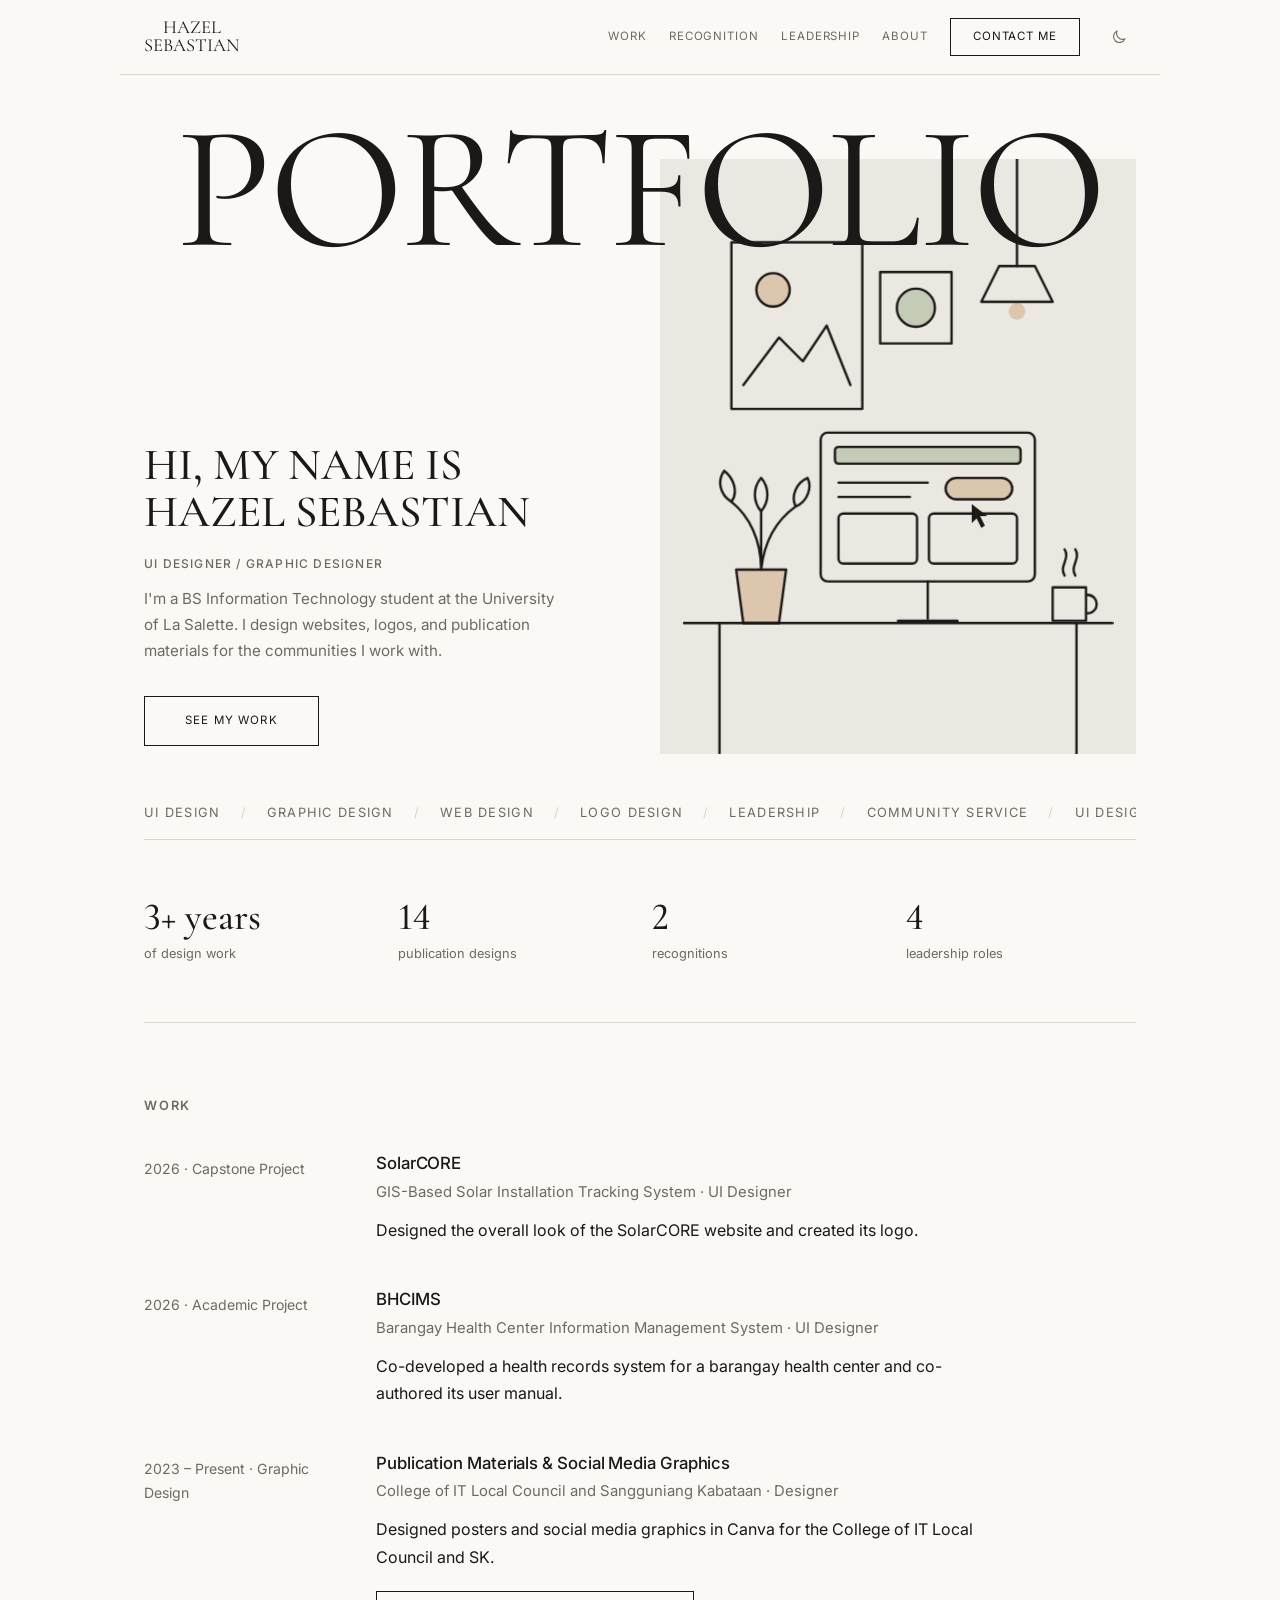
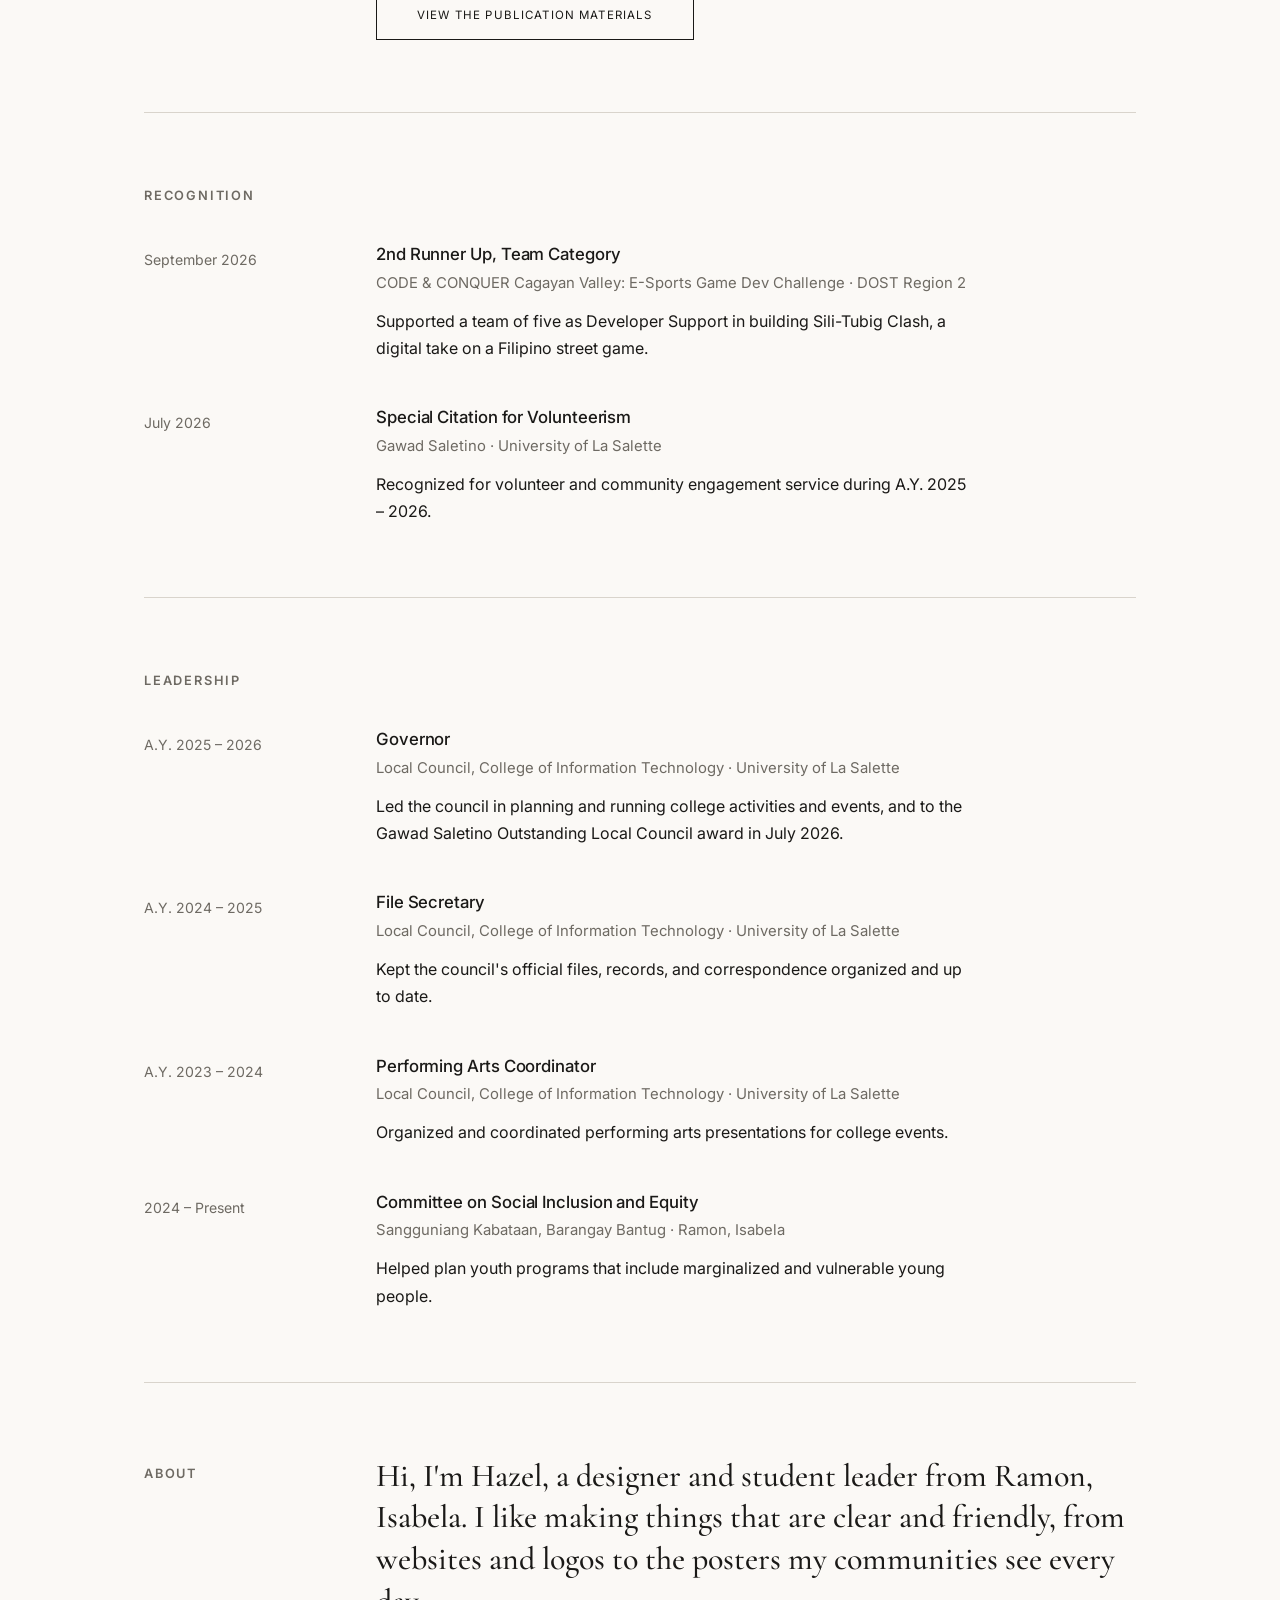
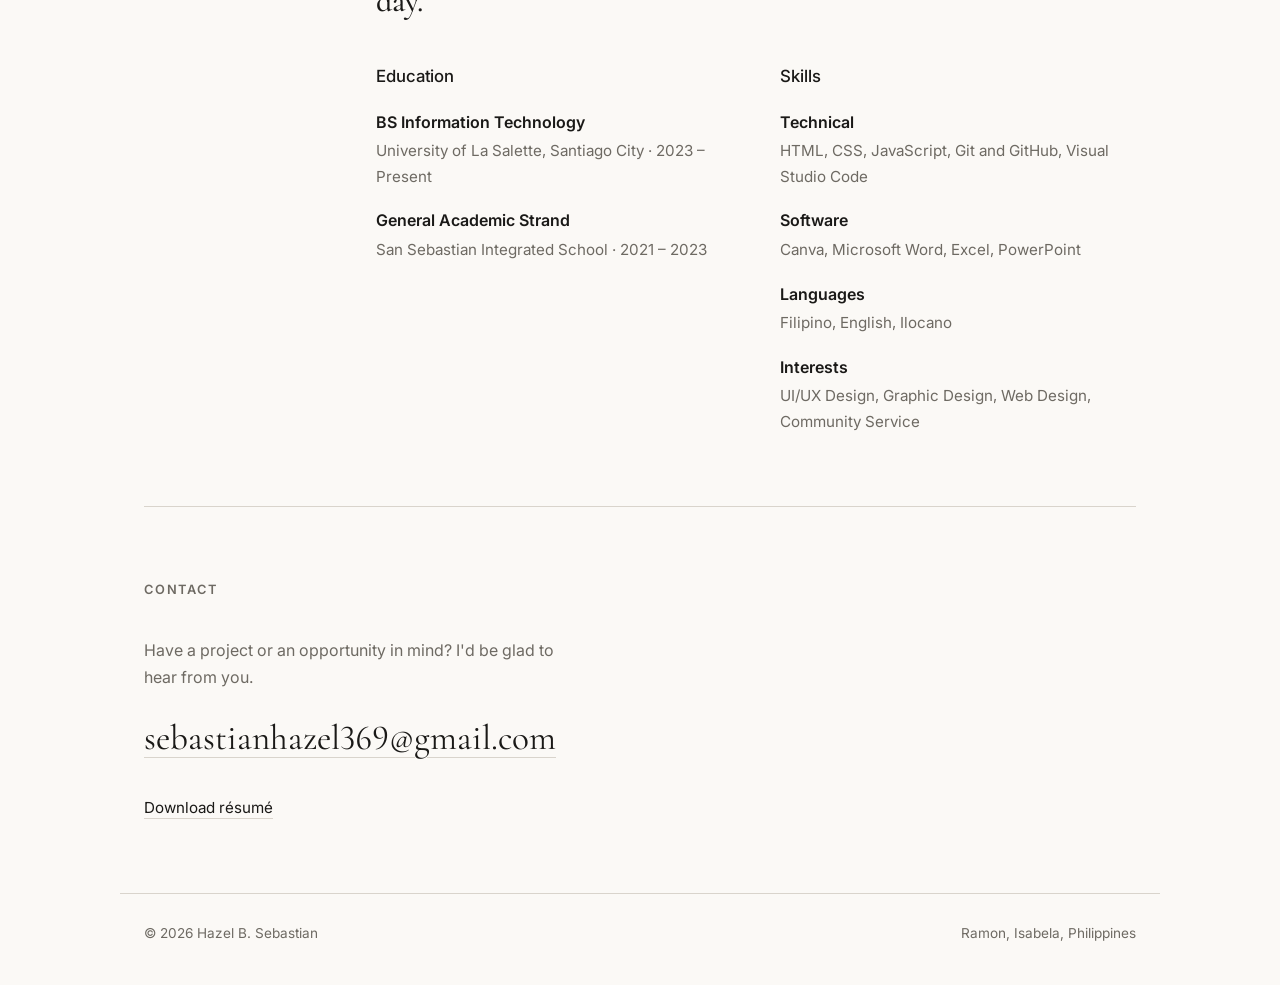
==== index.html @ 5b612dcc "Add portfolio website Landing page, publication materials gallery, and styles.  Co-Authored-By: Clau" ====
<!DOCTYPE html>
<html lang="en">
<head>
  <meta charset="UTF-8">
  <meta name="viewport" content="width=device-width, initial-scale=1.0">
  <meta name="description" content="Hazel B. Sebastian — UI designer and BS Information Technology student at the University of La Salette.">
  <title>Hazel B. Sebastian — UI Designer</title>
  <link rel="preconnect" href="https://fonts.googleapis.com">
  <link rel="preconnect" href="https://fonts.gstatic.com" crossorigin>
  <link rel="stylesheet" href="https://fonts.googleapis.com/css2?family=Cormorant+Garamond:wght@400;500&family=Inter:wght@400;500;600&display=swap">
  <link rel="stylesheet" href="style.css?v=10">
  <script>
    // Apply a saved theme before the page paints, so it doesn't flash
    try {
      var savedTheme = localStorage.getItem('theme');
      if (savedTheme === 'light' || savedTheme === 'dark') {
        document.documentElement.setAttribute('data-theme', savedTheme);
      }
    } catch (e) {}
  </script>
</head>
<body>

  <header class="site-header">
    <a class="brand" href="#top">Hazel<br>Sebastian</a>
    <nav>
      <a href="#work">Work</a>
      <a href="#recognition">Recognition</a>
      <a href="#leadership">Leadership</a>
      <a href="#about">About</a>
      <a class="nav-cta" href="#contact">Contact me</a>
      <button class="theme-toggle" id="theme-toggle" type="button" aria-label="Switch to dark mode"></button>
    </nav>
  </header>

  <main id="top">

    <section class="hero">
      <p class="hero-word" aria-hidden="true">Portfolio</p>
      <div class="hero-grid">
        <div class="hero-text">
          <h1>Hi, my name is<br>Hazel Sebastian</h1>
          <p class="hero-roles">UI Designer / Graphic Designer</p>
          <p class="hero-lead">
            I'm a BS Information Technology student at the University of La Salette.
            I design websites, logos, and publication materials for the communities I work with.
          </p>
          <a class="button" href="#work">See my work</a>
        </div>
        <div class="hero-photo">
          <svg class="drawing" viewBox="0 0 400 500" role="img" aria-label="Line drawing of a designer's desk: a computer showing a website layout, posters on the wall, a plant, a lamp, and a cup of coffee">
            <!-- Soft color, fades in after the lines are drawn -->
            <circle class="fill" cx="95" cy="110" r="14" style="--d: 3s"/>
            <circle class="fill fill-alt" cx="215" cy="125" r="16" style="--d: 3.1s"/>
            <circle class="fill" cx="300" cy="128" r="7" style="--d: 3.2s"/>
            <rect class="fill fill-alt" x="147" y="242" width="156" height="14" rx="3" style="--d: 3.3s"/>
            <rect class="fill" x="240" y="268" width="56" height="18" rx="9" style="--d: 3.4s"/>
            <path class="fill" d="M64 345 H106 L100 390 H70 Z" style="--d: 3.5s"/>

            <!-- Wall: poster and small logo frame -->
            <rect class="draw" pathLength="1" x="60" y="70" width="110" height="140" style="--d: 0s"/>
            <circle class="draw" pathLength="1" cx="95" cy="110" r="14" style="--d: 0.3s"/>
            <polyline class="draw" pathLength="1" points="70,190 100,150 120,170 140,140 160,190" style="--d: 0.5s"/>
            <rect class="draw" pathLength="1" x="185" y="95" width="60" height="60" style="--d: 0.4s"/>
            <circle class="draw" pathLength="1" cx="215" cy="125" r="16" style="--d: 0.7s"/>

            <!-- Hanging lamp -->
            <path class="draw" pathLength="1" d="M300 0 V90" style="--d: 0.2s"/>
            <path class="draw" pathLength="1" d="M285 90 H315 L330 120 H270 Z" style="--d: 0.6s"/>

            <!-- Desk -->
            <path class="draw" pathLength="1" d="M20 390 H380" style="--d: 0.8s"/>
            <path class="draw" pathLength="1" d="M50 390 V500 M350 390 V500" style="--d: 1s"/>

            <!-- Computer with a website layout on screen -->
            <rect class="draw" pathLength="1" x="135" y="230" width="180" height="125" rx="6" style="--d: 1.1s"/>
            <path class="draw" pathLength="1" d="M225 355 V386 M200 388 H250" style="--d: 1.4s"/>
            <rect class="draw" pathLength="1" x="147" y="242" width="156" height="14" rx="3" style="--d: 1.6s"/>
            <path class="draw" pathLength="1" d="M150 272 H225 M150 284 H210" style="--d: 1.8s"/>
            <rect class="draw" pathLength="1" x="240" y="268" width="56" height="18" rx="9" style="--d: 1.9s"/>
            <rect class="draw" pathLength="1" x="150" y="298" width="66" height="42" rx="4" style="--d: 2s"/>
            <rect class="draw" pathLength="1" x="226" y="298" width="74" height="42" rx="4" style="--d: 2.1s"/>
            <path class="cursor" d="M262 290 L262 306 L266 302 L270 310 L273 308 L269 300 L275 300 Z"/>

            <!-- Plant -->
            <path class="draw" pathLength="1" d="M64 345 H106 L100 390 H70 Z" style="--d: 1.2s"/>
            <path class="draw" pathLength="1" d="M85 345 C85 320 75 300 60 288 M85 345 C88 318 100 302 114 292 M85 345 V296" style="--d: 1.5s"/>
            <path class="draw" pathLength="1" d="M60 288 C50 282 48 270 54 262 C62 268 66 280 60 288 Z" style="--d: 2.2s"/>
            <path class="draw" pathLength="1" d="M114 292 C124 288 128 276 124 268 C114 272 110 284 114 292 Z" style="--d: 2.3s"/>
            <path class="draw" pathLength="1" d="M85 296 C78 288 78 276 85 268 C92 276 92 288 85 296 Z" style="--d: 2.4s"/>

            <!-- Coffee -->
            <path class="draw" pathLength="1" d="M330 360 H358 V388 H330 Z M358 366 C370 366 370 382 358 382" style="--d: 1.7s"/>
            <path class="draw steam" pathLength="1" d="M340 350 C335 342 345 336 340 328" style="--d: 2.5s"/>
            <path class="draw steam" pathLength="1" d="M349 350 C344 342 354 336 349 328" style="--d: 2.6s"/>
          </svg>
        </div>
      </div>
    </section>

    <div class="marquee" aria-hidden="true">
      <div class="marquee-track">
        <span>UI Design</span><span>Graphic Design</span><span>Web Design</span><span>Logo Design</span><span>Leadership</span><span>Community Service</span>
        <span>UI Design</span><span>Graphic Design</span><span>Web Design</span><span>Logo Design</span><span>Leadership</span><span>Community Service</span>
      </div>
    </div>

    <section class="stats" aria-label="At a glance">
      <div><strong>3+ years</strong><span>of design work</span></div>
      <div><strong>14</strong><span>publication designs</span></div>
      <div><strong>2</strong><span>recognitions</span></div>
      <div><strong>4</strong><span>leadership roles</span></div>
    </section>

    <section id="work">
      <h2>Work</h2>
      <div class="entries">

        <article class="entry">
          <p class="meta">2026 · Capstone Project</p>
          <div>
            <h3>SolarCORE</h3>
            <p class="role">GIS-Based Solar Installation Tracking System · UI Designer</p>
            <p>Designed the overall look of the SolarCORE website and created its logo.</p>
          </div>
        </article>

        <article class="entry">
          <p class="meta">2026 · Academic Project</p>
          <div>
            <h3>BHCIMS</h3>
            <p class="role">Barangay Health Center Information Management System · UI Designer</p>
            <p>Co-developed a health records system for a barangay health center and co-authored its user manual.</p>
          </div>
        </article>

        <article class="entry">
          <p class="meta">2023 – Present · Graphic Design</p>
          <div>
            <h3>Publication Materials &amp; Social Media Graphics</h3>
            <p class="role">College of IT Local Council and Sangguniang Kabataan · Designer</p>
            <p>Designed posters and social media graphics in Canva for the College of IT Local Council and SK.</p>
            <p class="entry-action"><a class="button" href="publications.html">View the publication materials</a></p>
          </div>
        </article>

      </div>
    </section>

    <section id="recognition">
      <h2>Recognition</h2>
      <div class="entries">

        <article class="entry">
          <p class="meta">September 2026</p>
          <div>
            <h3>2nd Runner Up, Team Category</h3>
            <p class="role">CODE &amp; CONQUER Cagayan Valley: E-Sports Game Dev Challenge · DOST Region 2</p>
            <p>Supported a team of five as Developer Support in building Sili-Tubig Clash, a digital take on a Filipino street game.</p>
          </div>
        </article>

        <article class="entry">
          <p class="meta">July 2026</p>
          <div>
            <h3>Special Citation for Volunteerism</h3>
            <p class="role">Gawad Saletino · University of La Salette</p>
            <p>Recognized for volunteer and community engagement service during A.Y. 2025 – 2026.</p>
          </div>
        </article>

      </div>
    </section>

    <section id="leadership">
      <h2>Leadership</h2>
      <div class="entries">

        <article class="entry">
          <p class="meta">A.Y. 2025 – 2026</p>
          <div>
            <h3>Governor</h3>
            <p class="role">Local Council, College of Information Technology · University of La Salette</p>
            <p>Led the council in planning and running college activities and events, and to the Gawad Saletino Outstanding Local Council award in July 2026.</p>
          </div>
        </article>

        <article class="entry">
          <p class="meta">A.Y. 2024 – 2025</p>
          <div>
            <h3>File Secretary</h3>
            <p class="role">Local Council, College of Information Technology · University of La Salette</p>
            <p>Kept the council's official files, records, and correspondence organized and up to date.</p>
          </div>
        </article>

        <article class="entry">
          <p class="meta">A.Y. 2023 – 2024</p>
          <div>
            <h3>Performing Arts Coordinator</h3>
            <p class="role">Local Council, College of Information Technology · University of La Salette</p>
            <p>Organized and coordinated performing arts presentations for college events.</p>
          </div>
        </article>

        <article class="entry">
          <p class="meta">2024 – Present</p>
          <div>
            <h3>Committee on Social Inclusion and Equity</h3>
            <p class="role">Sangguniang Kabataan, Barangay Bantug · Ramon, Isabela</p>
            <p>Helped plan youth programs that include marginalized and vulnerable young people.</p>
          </div>
        </article>

      </div>
    </section>

    <section id="about" class="split">
      <h2>About</h2>
      <div>
        <p class="statement">
          Hi, I'm Hazel, a designer and student leader from Ramon, Isabela. I like making things
          that are clear and friendly, from websites and logos to the posters my communities see every day.
        </p>
        <div class="about-grid">
          <div>
            <h3>Education</h3>
            <ul class="plain">
              <li>
                <strong>BS Information Technology</strong>
                <span>University of La Salette, Santiago City · 2023 – Present</span>
              </li>
              <li>
                <strong>General Academic Strand</strong>
                <span>San Sebastian Integrated School · 2021 – 2023</span>
              </li>
            </ul>
          </div>

          <div>
            <h3>Skills</h3>
            <ul class="plain">
              <li>
                <strong>Technical</strong>
                <span>HTML, CSS, JavaScript, Git and GitHub, Visual Studio Code</span>
              </li>
              <li>
                <strong>Software</strong>
                <span>Canva, Microsoft Word, Excel, PowerPoint</span>
              </li>
              <li>
                <strong>Languages</strong>
                <span>Filipino, English, Ilocano</span>
              </li>
              <li>
                <strong>Interests</strong>
                <span>UI/UX Design, Graphic Design, Web Design, Community Service</span>
              </li>
            </ul>
          </div>
        </div>
      </div>
    </section>

    <section id="contact" class="contact">
      <h2>Contact</h2>
      <p class="contact-line">Have a project or an opportunity in mind? I'd be glad to hear from you.</p>
      <a class="contact-email" href="mailto:sebastianhazel369@gmail.com">sebastianhazel369@gmail.com</a>
      <p class="contact-links">
        <a class="text-link" href="Resume_Hazel_Sebastian.docx" download>Download résumé</a>
      </p>
    </section>

  </main>

  <footer class="site-footer">
    <p>© 2026 Hazel B. Sebastian</p>
    <p>Ramon, Isabela, Philippines</p>
  </footer>

  <script>
    (function () {
      var root = document.documentElement;
      var button = document.getElementById('theme-toggle');
      var deviceDark = window.matchMedia('(prefers-color-scheme: dark)');

      function currentTheme() {
        return root.getAttribute('data-theme') || (deviceDark.matches ? 'dark' : 'light');
      }

      // The button names the mode it switches to
      var sunIcon = '<svg viewBox="0 0 24 24" width="18" height="18" fill="none" stroke="currentColor" stroke-width="1.5" stroke-linecap="round" aria-hidden="true"><circle cx="12" cy="12" r="4"/><path d="M12 2v2M12 20v2M4.9 4.9l1.4 1.4M17.7 17.7l1.4 1.4M2 12h2M20 12h2M4.9 19.1l1.4-1.4M17.7 6.3l1.4-1.4"/></svg>';
      var moonIcon = '<svg viewBox="0 0 24 24" width="18" height="18" fill="none" stroke="currentColor" stroke-width="1.5" stroke-linejoin="round" aria-hidden="true"><path d="M20 14.5A8 8 0 0 1 9.5 4a8 8 0 1 0 10.5 10.5z"/></svg>';

      // The button shows the icon of the mode it switches to
      function updateLabel() {
        var toLight = currentTheme() === 'dark';
        button.innerHTML = toLight ? sunIcon : moonIcon;
        button.setAttribute('aria-label', toLight ? 'Switch to light mode' : 'Switch to dark mode');
        button.title = toLight ? 'Light mode' : 'Dark mode';
      }

      button.addEventListener('click', function () {
        var next = currentTheme() === 'dark' ? 'light' : 'dark';
        root.setAttribute('data-theme', next);
        try { localStorage.setItem('theme', next); } catch (e) {}
        updateLabel();
      });

      deviceDark.addEventListener('change', updateLabel);
      updateLabel();
    })();
  </script>

</body>
</html>
---- style.css ----
/* ---------- Tokens ---------- */
:root {
  --bg: #fbf9f6;
  --text: #1a1917;
  --muted: #6e6a63;
  --line: #d9d4cc;
  --tint: #ebe7e1;
  --draw-accent: #dcc6ae;
  --draw-accent-alt: #c4cbb6;
  --accent: #1a1917;
  --accent-text: #fbf9f6;

  --serif: "Cormorant Garamond", "Iowan Old Style", "Palatino Linotype", Georgia, serif;
  --sans: "Inter", system-ui, -apple-system, "Segoe UI", Roboto, Helvetica, Arial, sans-serif;

  --page: 1040px;
  --gutter: 24px;
}

/* Dark: follows the device setting unless the toggle has picked a theme */
@media (prefers-color-scheme: dark) {
  :root:not([data-theme="light"]) {
    --bg: #141413;
    --text: #edebe6;
    --muted: #9c9992;
    --line: #34322f;
    --tint: #22211f;
    --draw-accent: #5e4d3d;
    --draw-accent-alt: #4a5244;
    --accent: #edebe6;
    --accent-text: #141413;
  }
}

:root[data-theme="dark"] {
  --bg: #141413;
  --text: #edebe6;
  --muted: #9c9992;
  --line: #34322f;
  --tint: #22211f;
  --draw-accent: #5e4d3d;
  --draw-accent-alt: #4a5244;
  --accent: #edebe6;
  --accent-text: #141413;
}

/* ---------- Base ---------- */
*,
*::before,
*::after {
  box-sizing: border-box;
}

html {
  scroll-behavior: smooth;
  scroll-padding-top: 80px;
}

body {
  margin: 0;
  font-variant-numeric: lining-nums;
  background: var(--bg);
  color: var(--text);
  font-family: var(--sans);
  font-size: 16px;
  line-height: 1.7;
  -webkit-font-smoothing: antialiased;
}

h1,
h2,
h3,
p,
ul {
  margin: 0;
}

a {
  color: inherit;
}

a:focus-visible {
  outline: 2px solid var(--accent);
  outline-offset: 3px;
  border-radius: 2px;
}

/* ---------- Header ---------- */
.site-header {
  position: sticky;
  top: 0;
  z-index: 10;
  display: flex;
  flex-wrap: wrap;
  align-items: center;
  justify-content: space-between;
  gap: 8px 24px;
  max-width: var(--page);
  margin: 0 auto;
  padding: 18px var(--gutter);
  background: var(--bg);
  border-bottom: 1px solid var(--line);
}

.brand {
  font-family: var(--serif);
  font-size: 1.15rem;
  line-height: 0.95;
  text-align: center;
  text-decoration: none;
  text-transform: uppercase;
}

.site-header nav {
  display: flex;
  flex-wrap: wrap;
  align-items: center;
  gap: 4px 22px;
}

.site-header nav a {
  color: var(--muted);
  font-size: 0.72rem;
  letter-spacing: 0.08em;
  text-transform: uppercase;
  text-decoration: none;
  transition: color 0.15s ease;
}

.site-header nav a:hover {
  color: var(--text);
}

.site-header nav .nav-cta {
  padding: 8px 22px;
  color: var(--text);
  border: 1px solid var(--text);
}

.site-header nav .nav-cta:hover {
  background: var(--text);
  color: var(--bg);
}

.theme-toggle {
  display: grid;
  place-items: center;
  width: 34px;
  height: 34px;
  padding: 0;
  background: none;
  color: var(--muted);
  border: 0;
  border-radius: 50%;
  cursor: pointer;
  transition: color 0.15s ease, background-color 0.15s ease;
}

.theme-toggle:hover {
  color: var(--text);
  background: var(--tint);
}

.theme-toggle:focus-visible {
  outline: 2px solid var(--accent);
  outline-offset: 3px;
}

/* ---------- Layout ---------- */
main,
.site-footer {
  max-width: var(--page);
  margin: 0 auto;
  padding: 0 var(--gutter);
}

section {
  padding: 72px 0;
  border-bottom: 1px solid var(--line);
}

h2 {
  margin-bottom: 36px;
  color: var(--muted);
  font-size: 0.8rem;
  font-weight: 600;
  letter-spacing: 0.14em;
  text-transform: uppercase;
}

h3 {
  font-family: var(--sans);
  font-size: 1.05rem;
  font-weight: 500;
  line-height: 1.4;
  letter-spacing: -0.005em;
}

/* ---------- Hero ---------- */
.hero {
  padding: 40px 0 0;
  border-bottom: 0;
}

.hero-word {
  position: relative;
  z-index: 1;
  font-family: var(--serif);
  font-size: clamp(3.4rem, 16.5vw, 11rem);
  font-weight: 400;
  line-height: 0.85;
  letter-spacing: -0.02em;
  text-align: center;
  text-transform: uppercase;
  white-space: nowrap;
}

.hero-grid {
  display: grid;
  grid-template-columns: 1fr 1fr;
  align-items: end;
  gap: 40px;
  margin-top: -0.6em;
  font-size: clamp(3.4rem, 16.5vw, 11rem);
}

.hero-text {
  padding-bottom: 8px;
  font-size: 1rem;
}

.hero-photo {
  aspect-ratio: 4 / 5;
  background: var(--tint);
  overflow: hidden;
}

.hero-photo img {
  display: block;
  width: 100%;
  height: 100%;
  object-fit: cover;
}

/* Line drawing that draws itself in, then fades in its color */
.drawing {
  display: block;
  width: 100%;
  height: 100%;
  color: var(--text);
}

.drawing .draw {
  fill: none;
  stroke: currentColor;
  stroke-width: 2;
  stroke-linecap: round;
  stroke-linejoin: round;
  stroke-dasharray: 1;
  stroke-dashoffset: 1;
  animation: draw 1.4s ease forwards;
  animation-delay: var(--d, 0s);
}

.drawing .fill {
  fill: var(--draw-accent);
  opacity: 0;
  animation: fade-in 0.8s ease forwards;
  animation-delay: var(--d, 3s);
}

.drawing .fill-alt {
  fill: var(--draw-accent-alt);
}

.drawing .steam {
  animation: draw 1.4s ease forwards, steam 3s ease-in-out infinite;
  animation-delay: var(--d, 0s), 4s;
}

.drawing .cursor {
  fill: var(--text);
  opacity: 0;
  transform-box: fill-box;
  transform-origin: top left;
  animation: fade-in 0.4s ease 3.6s forwards, tap 2.4s ease-in-out 4.2s infinite;
}

@keyframes draw {
  to {
    stroke-dashoffset: 0;
  }
}

@keyframes fade-in {
  to {
    opacity: 1;
  }
}

@keyframes steam {
  0%, 100% {
    opacity: 1;
    transform: translateY(0);
  }
  50% {
    opacity: 0.3;
    transform: translateY(-4px);
  }
}

@keyframes tap {
  0%, 70%, 100% {
    transform: scale(1);
  }
  80% {
    transform: scale(0.85);
  }
}

h1 {
  font-family: var(--serif);
  font-size: clamp(2rem, 4.4vw, 2.8rem);
  font-weight: 500;
  line-height: 1.05;
  text-transform: uppercase;
}

.hero-roles {
  margin-top: 18px;
  color: var(--muted);
  font-size: 0.75rem;
  font-weight: 500;
  letter-spacing: 0.1em;
  text-transform: uppercase;
}

.hero-lead {
  max-width: 42ch;
  margin: 12px 0 32px;
  color: var(--muted);
  font-size: 0.95rem;
}

.eyebrow {
  margin-bottom: 20px;
  color: var(--muted);
  font-size: 0.9rem;
}

.page-title {
  font-family: var(--serif);
  font-size: clamp(2.2rem, 5vw, 3.2rem);
  font-weight: 400;
  line-height: 1.1;
  text-transform: none;
}

/* ---------- Skills strip ---------- */
.marquee {
  margin-top: 32px;
  padding: 16px 0;
  overflow: hidden;
  border-bottom: 1px solid var(--line);
  color: var(--muted);
  font-size: 0.8rem;
  letter-spacing: 0.1em;
  text-transform: uppercase;
  white-space: nowrap;
}

.marquee-track {
  display: inline-flex;
  animation: marquee 40s linear infinite;
}

.marquee span::after {
  content: "/";
  margin: 0 20px;
  color: var(--line);
}

@keyframes marquee {
  to {
    transform: translateX(-50%);
  }
}

/* ---------- Stats ---------- */
.stats {
  display: grid;
  grid-template-columns: repeat(4, 1fr);
  gap: 24px;
  padding: 56px 0;
}

.stats strong {
  display: block;
  font-family: var(--serif);
  font-size: 2.4rem;
  font-weight: 500;
  line-height: 1.1;
}

.stats span {
  color: var(--muted);
  font-size: 0.8rem;
}

.lead {
  max-width: 58ch;
  margin-top: 28px;
  color: var(--muted);
  font-size: 1.1rem;
}

.hero-links {
  display: flex;
  flex-wrap: wrap;
  align-items: center;
  gap: 16px 28px;
  margin-top: 40px;
}

.button {
  display: inline-block;
  padding: 14px 40px;
  border: 1px solid var(--text);
  font-size: 0.72rem;
  letter-spacing: 0.1em;
  text-decoration: none;
  text-transform: uppercase;
  transition: background-color 0.15s ease, color 0.15s ease;
}

.button:hover {
  background: var(--text);
  color: var(--bg);
}

.text-link {
  text-decoration: underline;
  text-decoration-color: var(--line);
  text-underline-offset: 5px;
  transition: text-decoration-color 0.15s ease;
  overflow-wrap: anywhere;
}

.text-link:hover {
  text-decoration-color: var(--accent);
}

/* ---------- Entries (work, recognition, leadership) ---------- */
.entries {
  display: grid;
  gap: 44px;
}

.entry {
  display: grid;
  grid-template-columns: 200px 1fr;
  gap: 8px 32px;
}

.meta {
  padding-top: 5px;
  color: var(--muted);
  font-size: 0.88rem;
}

.role {
  margin-top: 4px;
  color: var(--muted);
  font-size: 0.93rem;
}

.entry .role + p {
  max-width: 60ch;
  margin-top: 12px;
}

.entry-action {
  margin-top: 20px;
}

/* ---------- Gallery (publications page) ---------- */
.page-intro {
  padding: 88px 0 56px;
}

.back-link {
  display: inline-block;
  margin-bottom: 28px;
  color: var(--muted);
  font-size: 0.9rem;
}

.page-title {
  max-width: none;
  font-size: clamp(1.8rem, 4.5vw, 2.6rem);
}

.collection {
  display: grid;
  grid-template-columns: 200px 1fr;
  gap: 24px 32px;
}

.collection-title {
  margin-bottom: 12px;
  color: var(--text);
  font-family: var(--serif);
  font-size: 1.6rem;
  font-weight: 500;
  line-height: 1.2;
  letter-spacing: 0;
  text-transform: none;
}

.collection-note {
  color: var(--muted);
  font-size: 0.9rem;
}

.carousel {
  min-width: 0;
}

.carousel-track {
  display: grid;
  grid-auto-flow: column;
  grid-auto-columns: calc((100% - 32px) / 3);
  gap: 16px;
  overflow-x: auto;
  scroll-snap-type: x mandatory;
  scrollbar-width: none;
}

.carousel-track::-webkit-scrollbar {
  display: none;
}

.gallery-item {
  display: block;
  scroll-snap-align: start;
  text-decoration: none;
}

.gallery-item img {
  display: block;
  width: 100%;
  height: auto;
  aspect-ratio: 1 / 1;
  object-fit: cover;
  border-radius: 14px;
  background: var(--line);
  transition: opacity 0.15s ease;
}

.gallery-item:hover img {
  opacity: 0.85;
}

.gallery-item h3 {
  margin-top: 12px;
  font-family: var(--sans);
  font-size: 1rem;
  font-weight: 500;
}

.gallery-desc {
  margin-top: 2px;
  color: var(--muted);
  font-size: 0.85rem;
}

.carousel-controls {
  display: flex;
  justify-content: flex-end;
  gap: 10px;
  margin-top: 20px;
}

.carousel-button {
  display: grid;
  place-items: center;
  width: 36px;
  height: 36px;
  padding: 0 0 3px;
  background: var(--text);
  color: var(--bg);
  border: 1px solid var(--text);
  border-radius: 50%;
  font: inherit;
  font-size: 1.4rem;
  line-height: 1;
  cursor: pointer;
  transition: opacity 0.15s ease;
}

.carousel-button:hover {
  opacity: 0.85;
}

.carousel-button:disabled {
  background: none;
  color: var(--muted);
  border-color: var(--line);
  cursor: default;
  opacity: 1;
}

.carousel-button:focus-visible {
  outline: 2px solid var(--accent);
  outline-offset: 3px;
}

/* ---------- About ---------- */
.split {
  display: grid;
  grid-template-columns: 200px 1fr;
  gap: 24px 32px;
}

.split h2 {
  margin: 0;
  padding-top: 8px;
}

.statement {
  font-family: var(--serif);
  font-size: clamp(1.5rem, 3.2vw, 2rem);
  font-weight: 500;
  line-height: 1.3;
}

.split .about-grid {
  margin-top: 44px;
}

.about-grid {
  display: grid;
  grid-template-columns: 1fr 1fr;
  gap: 48px;
}

.plain {
  display: grid;
  gap: 18px;
  margin-top: 20px;
  padding: 0;
  list-style: none;
}

.plain li {
  display: grid;
  gap: 2px;
}

.plain strong {
  font-weight: 600;
}

.plain span {
  color: var(--muted);
  font-size: 0.95rem;
}

/* ---------- Contact ---------- */
.contact {
  border-bottom: 0;
}

.contact-line {
  max-width: 44ch;
  color: var(--muted);
}

.contact-email {
  display: inline-block;
  margin-top: 16px;
  font-family: var(--serif);
  font-size: clamp(1.3rem, 4.6vw, 2.2rem);
  text-decoration: underline;
  text-decoration-color: var(--line);
  text-decoration-thickness: 1px;
  text-underline-offset: 8px;
  transition: text-decoration-color 0.15s ease;
  overflow-wrap: anywhere;
}

.contact-email:hover {
  text-decoration-color: var(--accent);
}

.contact-links {
  margin-top: 28px;
  font-size: 0.95rem;
}

/* ---------- Footer ---------- */
.site-footer {
  display: flex;
  flex-wrap: wrap;
  justify-content: space-between;
  gap: 4px 24px;
  padding-top: 28px;
  padding-bottom: 40px;
  border-top: 1px solid var(--line);
  color: var(--muted);
  font-size: 0.85rem;
}

/* ---------- Small screens ---------- */
@media (max-width: 640px) {
  body {
    font-size: 16px;
  }

  section {
    padding: 56px 0;
  }

  .hero-grid {
    grid-template-columns: 1fr;
    margin-top: -0.35em;
  }

  .hero-photo {
    order: -1;
  }

  .stats {
    grid-template-columns: 1fr 1fr;
  }

  .split {
    grid-template-columns: 1fr;
  }

  .entry {
    grid-template-columns: 1fr;
  }

  .meta {
    padding-top: 0;
  }

  .collection {
    grid-template-columns: 1fr;
  }

  .carousel-track {
    grid-auto-columns: calc((100% - 12px) / 2);
    gap: 12px;
  }

  .about-grid {
    grid-template-columns: 1fr;
    gap: 40px;
  }
}

@media (prefers-reduced-motion: reduce) {
  html {
    scroll-behavior: auto;
  }

  .marquee-track {
    animation: none;
  }

  .drawing .draw,
  .drawing .fill,
  .drawing .cursor {
    animation: none;
    stroke-dashoffset: 0;
    opacity: 1;
  }
}
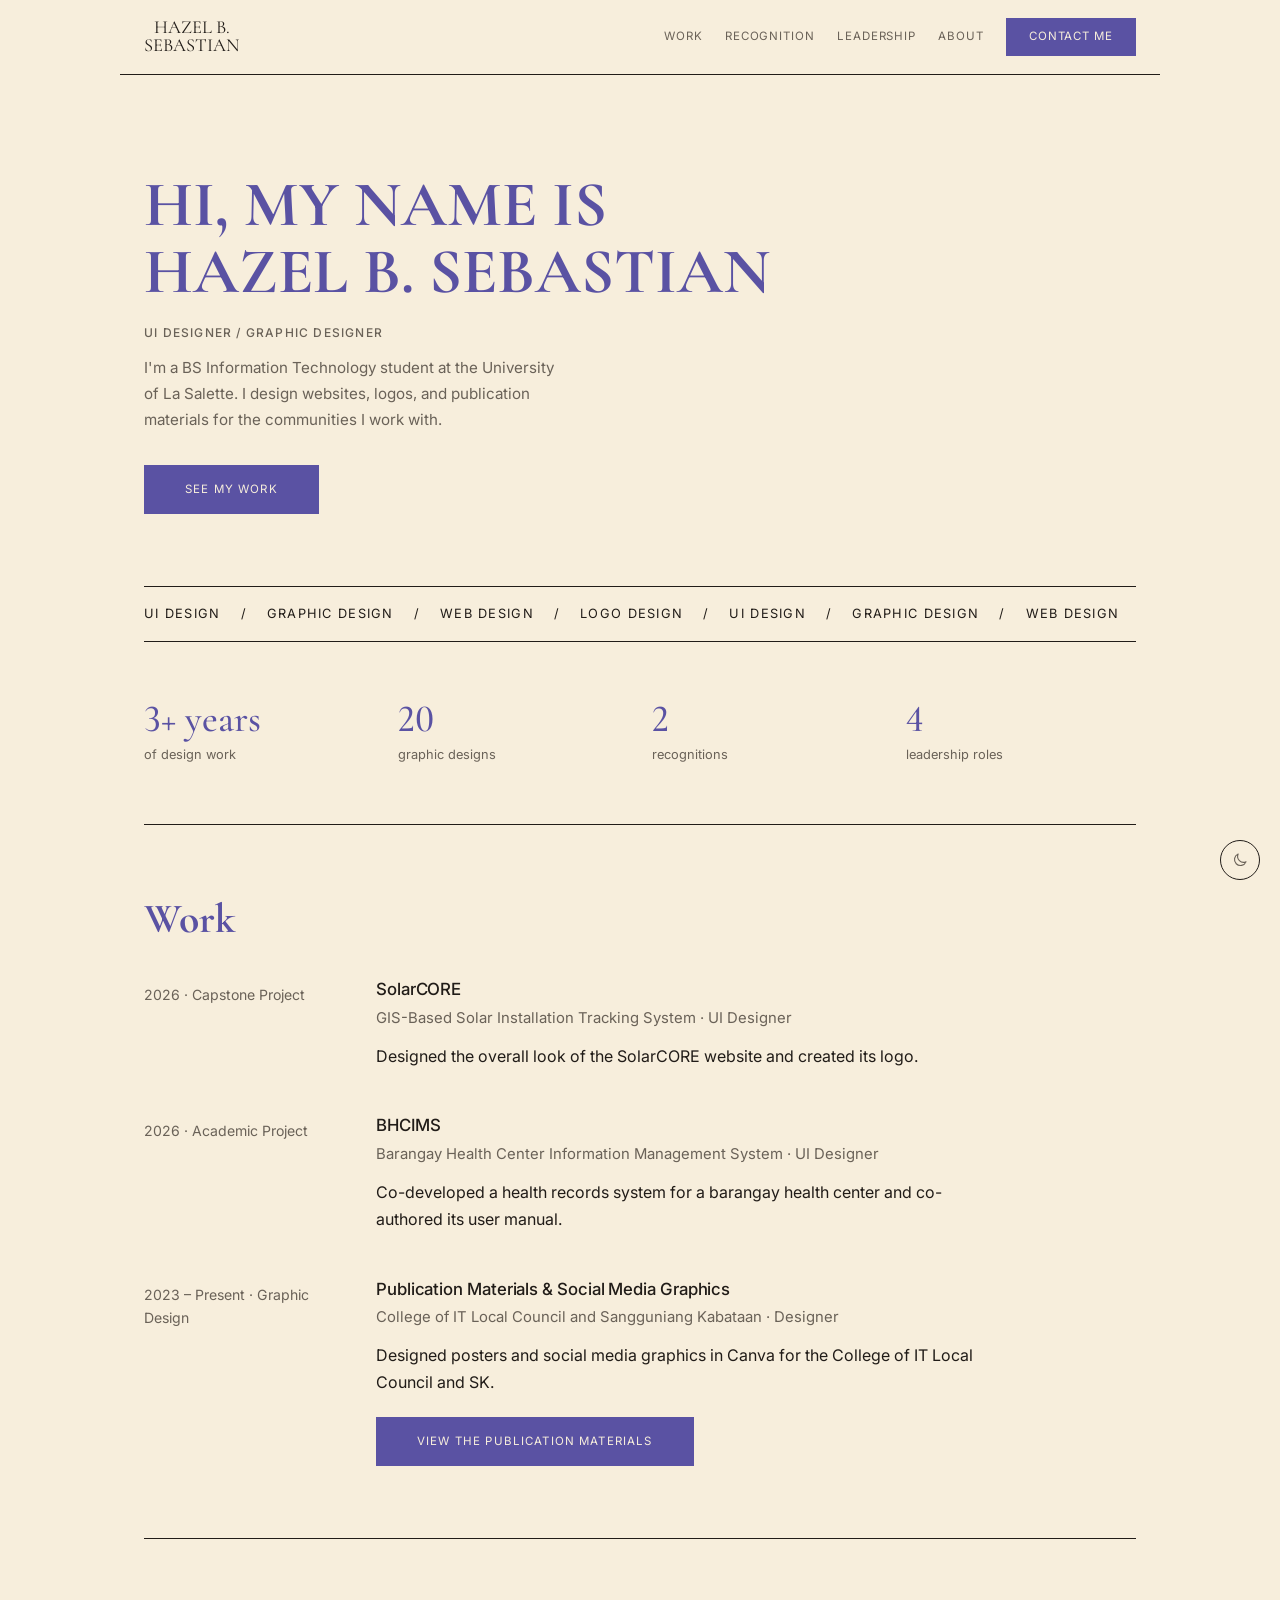
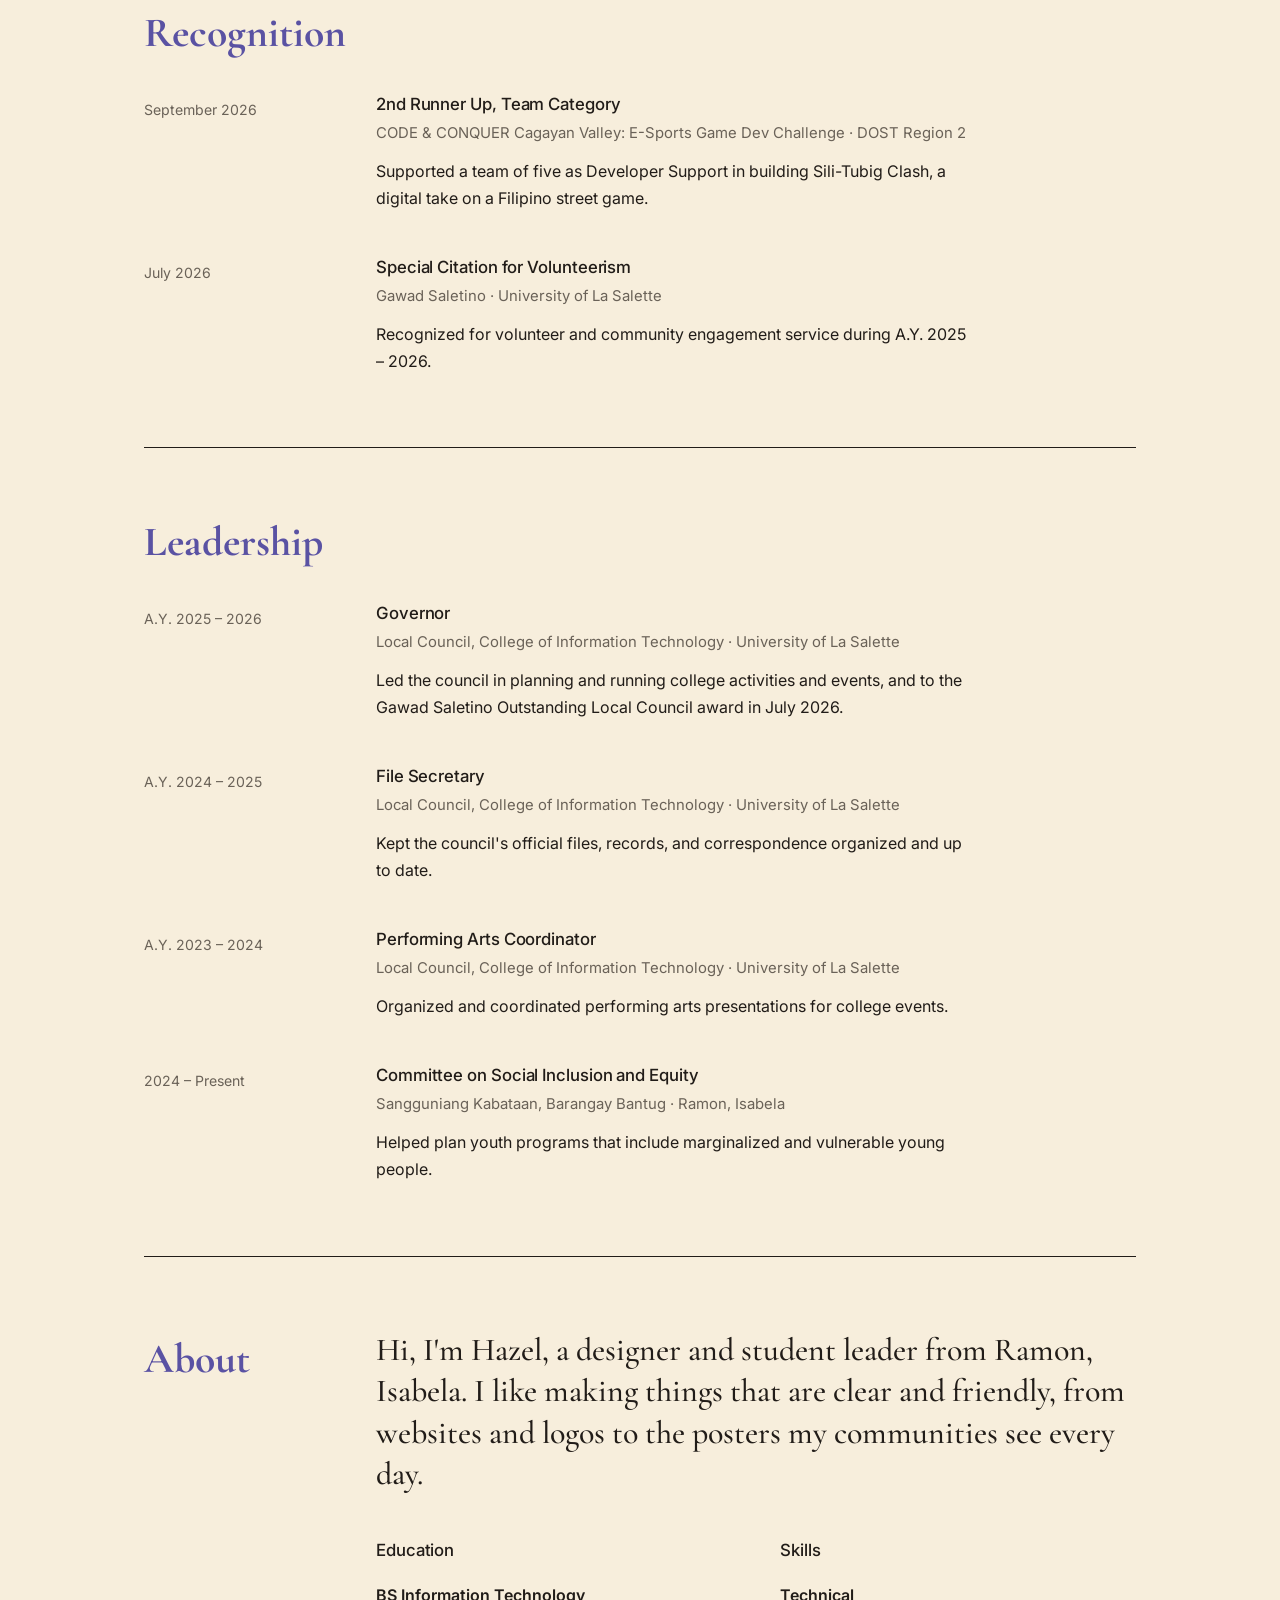
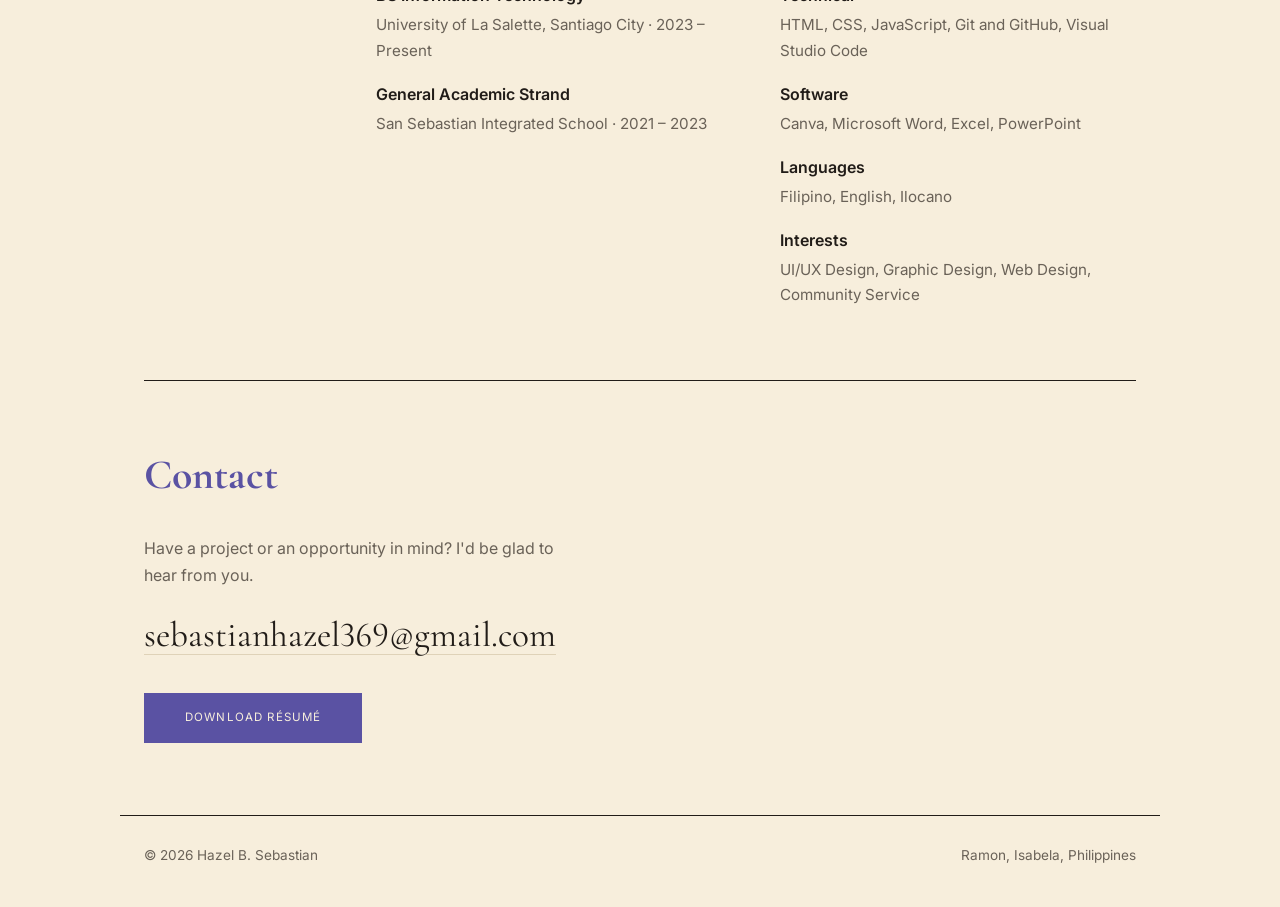
==== commit c00ef7f3: "Redesign portfolio and add logo, presentations and posters - Add Logos, Presentations and Posters co" ====
--- a/index.html
+++ b/index.html
@@ -7,8 +7,8 @@
   <title>Hazel B. Sebastian — UI Designer</title>
   <link rel="preconnect" href="https://fonts.googleapis.com">
   <link rel="preconnect" href="https://fonts.gstatic.com" crossorigin>
-  <link rel="stylesheet" href="https://fonts.googleapis.com/css2?family=Cormorant+Garamond:wght@400;500&family=Inter:wght@400;500;600&display=swap">
-  <link rel="stylesheet" href="style.css?v=10">
+  <link rel="stylesheet" href="https://fonts.googleapis.com/css2?family=Cormorant+Garamond:wght@400;500;700&family=Inter:wght@400;500;600&display=swap">
+  <link rel="stylesheet" href="style.css?v=28">
   <script>
     // Apply a saved theme before the page paints, so it doesn't flash
     try {
@@ -22,92 +22,42 @@
 <body>
 
   <header class="site-header">
-    <a class="brand" href="#top">Hazel<br>Sebastian</a>
-    <nav>
+    <a class="brand" href="#top">Hazel B.<br>Sebastian</a>
+    <button class="menu-toggle" id="menu-toggle" type="button" aria-label="Open menu" aria-expanded="false" aria-controls="site-nav">
+      <svg class="icon-open" viewBox="0 0 24 24" width="22" height="22" fill="none" stroke="currentColor" stroke-width="1.5" stroke-linecap="round" aria-hidden="true"><path d="M4 7h16M4 12h16M4 17h16"/></svg>
+      <svg class="icon-close" viewBox="0 0 24 24" width="22" height="22" fill="none" stroke="currentColor" stroke-width="1.5" stroke-linecap="round" aria-hidden="true"><path d="M6 6l12 12M18 6L6 18"/></svg>
+    </button>
+    <nav id="site-nav">
       <a href="#work">Work</a>
       <a href="#recognition">Recognition</a>
       <a href="#leadership">Leadership</a>
       <a href="#about">About</a>
       <a class="nav-cta" href="#contact">Contact me</a>
-      <button class="theme-toggle" id="theme-toggle" type="button" aria-label="Switch to dark mode"></button>
     </nav>
   </header>
 
   <main id="top">
 
     <section class="hero">
-      <p class="hero-word" aria-hidden="true">Portfolio</p>
-      <div class="hero-grid">
-        <div class="hero-text">
-          <h1>Hi, my name is<br>Hazel Sebastian</h1>
-          <p class="hero-roles">UI Designer / Graphic Designer</p>
-          <p class="hero-lead">
-            I'm a BS Information Technology student at the University of La Salette.
-            I design websites, logos, and publication materials for the communities I work with.
-          </p>
-          <a class="button" href="#work">See my work</a>
-        </div>
-        <div class="hero-photo">
-          <svg class="drawing" viewBox="0 0 400 500" role="img" aria-label="Line drawing of a designer's desk: a computer showing a website layout, posters on the wall, a plant, a lamp, and a cup of coffee">
-            <!-- Soft color, fades in after the lines are drawn -->
-            <circle class="fill" cx="95" cy="110" r="14" style="--d: 3s"/>
-            <circle class="fill fill-alt" cx="215" cy="125" r="16" style="--d: 3.1s"/>
-            <circle class="fill" cx="300" cy="128" r="7" style="--d: 3.2s"/>
-            <rect class="fill fill-alt" x="147" y="242" width="156" height="14" rx="3" style="--d: 3.3s"/>
-            <rect class="fill" x="240" y="268" width="56" height="18" rx="9" style="--d: 3.4s"/>
-            <path class="fill" d="M64 345 H106 L100 390 H70 Z" style="--d: 3.5s"/>
-
-            <!-- Wall: poster and small logo frame -->
-            <rect class="draw" pathLength="1" x="60" y="70" width="110" height="140" style="--d: 0s"/>
-            <circle class="draw" pathLength="1" cx="95" cy="110" r="14" style="--d: 0.3s"/>
-            <polyline class="draw" pathLength="1" points="70,190 100,150 120,170 140,140 160,190" style="--d: 0.5s"/>
-            <rect class="draw" pathLength="1" x="185" y="95" width="60" height="60" style="--d: 0.4s"/>
-            <circle class="draw" pathLength="1" cx="215" cy="125" r="16" style="--d: 0.7s"/>
-
-            <!-- Hanging lamp -->
-            <path class="draw" pathLength="1" d="M300 0 V90" style="--d: 0.2s"/>
-            <path class="draw" pathLength="1" d="M285 90 H315 L330 120 H270 Z" style="--d: 0.6s"/>
-
-            <!-- Desk -->
-            <path class="draw" pathLength="1" d="M20 390 H380" style="--d: 0.8s"/>
-            <path class="draw" pathLength="1" d="M50 390 V500 M350 390 V500" style="--d: 1s"/>
-
-            <!-- Computer with a website layout on screen -->
-            <rect class="draw" pathLength="1" x="135" y="230" width="180" height="125" rx="6" style="--d: 1.1s"/>
-            <path class="draw" pathLength="1" d="M225 355 V386 M200 388 H250" style="--d: 1.4s"/>
-            <rect class="draw" pathLength="1" x="147" y="242" width="156" height="14" rx="3" style="--d: 1.6s"/>
-            <path class="draw" pathLength="1" d="M150 272 H225 M150 284 H210" style="--d: 1.8s"/>
-            <rect class="draw" pathLength="1" x="240" y="268" width="56" height="18" rx="9" style="--d: 1.9s"/>
-            <rect class="draw" pathLength="1" x="150" y="298" width="66" height="42" rx="4" style="--d: 2s"/>
-            <rect class="draw" pathLength="1" x="226" y="298" width="74" height="42" rx="4" style="--d: 2.1s"/>
-            <path class="cursor" d="M262 290 L262 306 L266 302 L270 310 L273 308 L269 300 L275 300 Z"/>
-
-            <!-- Plant -->
-            <path class="draw" pathLength="1" d="M64 345 H106 L100 390 H70 Z" style="--d: 1.2s"/>
-            <path class="draw" pathLength="1" d="M85 345 C85 320 75 300 60 288 M85 345 C88 318 100 302 114 292 M85 345 V296" style="--d: 1.5s"/>
-            <path class="draw" pathLength="1" d="M60 288 C50 282 48 270 54 262 C62 268 66 280 60 288 Z" style="--d: 2.2s"/>
-            <path class="draw" pathLength="1" d="M114 292 C124 288 128 276 124 268 C114 272 110 284 114 292 Z" style="--d: 2.3s"/>
-            <path class="draw" pathLength="1" d="M85 296 C78 288 78 276 85 268 C92 276 92 288 85 296 Z" style="--d: 2.4s"/>
-
-            <!-- Coffee -->
-            <path class="draw" pathLength="1" d="M330 360 H358 V388 H330 Z M358 366 C370 366 370 382 358 382" style="--d: 1.7s"/>
-            <path class="draw steam" pathLength="1" d="M340 350 C335 342 345 336 340 328" style="--d: 2.5s"/>
-            <path class="draw steam" pathLength="1" d="M349 350 C344 342 354 336 349 328" style="--d: 2.6s"/>
-          </svg>
-        </div>
-      </div>
+      <h1>Hi, my name is<br>Hazel B. Sebastian</h1>
+      <p class="hero-roles">UI Designer / Graphic Designer</p>
+      <p class="hero-lead">
+        I'm a BS Information Technology student at the University of La Salette.
+        I design websites, logos, and publication materials for the communities I work with.
+      </p>
+      <a class="button" href="#work">See my work</a>
     </section>
 
     <div class="marquee" aria-hidden="true">
       <div class="marquee-track">
-        <span>UI Design</span><span>Graphic Design</span><span>Web Design</span><span>Logo Design</span><span>Leadership</span><span>Community Service</span>
-        <span>UI Design</span><span>Graphic Design</span><span>Web Design</span><span>Logo Design</span><span>Leadership</span><span>Community Service</span>
+        <span>UI Design</span><span>Graphic Design</span><span>Web Design</span><span>Logo Design</span><span>UI Design</span><span>Graphic Design</span><span>Web Design</span><span>Logo Design</span>
+        <span>UI Design</span><span>Graphic Design</span><span>Web Design</span><span>Logo Design</span><span>UI Design</span><span>Graphic Design</span><span>Web Design</span><span>Logo Design</span>
       </div>
     </div>
 
     <section class="stats" aria-label="At a glance">
       <div><strong>3+ years</strong><span>of design work</span></div>
-      <div><strong>14</strong><span>publication designs</span></div>
+      <div><strong>20</strong><span>graphic designs</span></div>
       <div><strong>2</strong><span>recognitions</span></div>
       <div><strong>4</strong><span>leadership roles</span></div>
     </section>
@@ -267,7 +217,7 @@
       <p class="contact-line">Have a project or an opportunity in mind? I'd be glad to hear from you.</p>
       <a class="contact-email" href="mailto:sebastianhazel369@gmail.com">sebastianhazel369@gmail.com</a>
       <p class="contact-links">
-        <a class="text-link" href="Resume_Hazel_Sebastian.docx" download>Download résumé</a>
+        <a class="button" href="Resume_Hazel_Sebastian.docx" download>Download résumé</a>
       </p>
     </section>
 
@@ -277,6 +227,13 @@
     <p>© 2026 Hazel B. Sebastian</p>
     <p>Ramon, Isabela, Philippines</p>
   </footer>
+
+  <div class="floating-actions">
+    <button class="float-button" id="to-top" type="button" aria-label="Back to top" title="Back to top" hidden>
+      <svg viewBox="0 0 24 24" width="18" height="18" fill="none" stroke="currentColor" stroke-width="1.5" stroke-linecap="round" stroke-linejoin="round" aria-hidden="true"><path d="M12 19V5M6 11l6-6 6 6"/></svg>
+    </button>
+    <button class="float-button" id="theme-toggle" type="button" aria-label="Switch to dark mode"></button>
+  </div>
 
   <script>
     (function () {
@@ -309,6 +266,67 @@
 
       deviceDark.addEventListener('change', updateLabel);
       updateLabel();
+
+      // The back-to-top button appears once the page is scrolled well down
+      var toTop = document.getElementById('to-top');
+
+      function updateToTop() {
+        toTop.hidden = window.scrollY < 600;
+      }
+
+      toTop.addEventListener('click', function () {
+        window.scrollTo({ top: 0 });
+      });
+
+      window.addEventListener('scroll', updateToTop, { passive: true });
+      updateToTop();
+
+      // On small screens the nav links sit behind a menu button
+      var header = document.querySelector('.site-header');
+      var menuToggle = document.getElementById('menu-toggle');
+
+      function setMenu(open) {
+        header.classList.toggle('is-open', open);
+        menuToggle.setAttribute('aria-expanded', open ? 'true' : 'false');
+        menuToggle.setAttribute('aria-label', open ? 'Close menu' : 'Open menu');
+      }
+
+      menuToggle.addEventListener('click', function () {
+        setMenu(!header.classList.contains('is-open'));
+      });
+
+      header.querySelectorAll('nav a').forEach(function (link) {
+        link.addEventListener('click', function () { setMenu(false); });
+      });
+
+      document.addEventListener('keydown', function (event) {
+        if (event.key === 'Escape') setMenu(false);
+      });
+
+      // Highlight the nav link of the section currently in view
+      var navLinks = document.querySelectorAll('.site-header nav a[href^="#"]');
+      var sections = document.querySelectorAll('main section[id]');
+
+      function updateNav() {
+        var current = '';
+        sections.forEach(function (section) {
+          if (section.getBoundingClientRect().top <= 140) current = section.id;
+        });
+        // The last section may be too short to reach the top of the window
+        if (current && window.innerHeight + window.scrollY >= document.documentElement.scrollHeight - 2) {
+          current = sections[sections.length - 1].id;
+        }
+        navLinks.forEach(function (link) {
+          var active = link.getAttribute('href') === '#' + current;
+          link.classList.toggle('is-active', active);
+          if (active) link.setAttribute('aria-current', 'true');
+          else link.removeAttribute('aria-current');
+        });
+      }
+
+      window.addEventListener('scroll', updateNav, { passive: true });
+      window.addEventListener('resize', updateNav);
+      updateNav();
     })();
   </script>
 
--- a/style.css
+++ b/style.css
@@ -1,14 +1,12 @@
 /* ---------- Tokens ---------- */
 :root {
-  --bg: #fbf9f6;
-  --text: #1a1917;
-  --muted: #6e6a63;
-  --line: #d9d4cc;
-  --tint: #ebe7e1;
-  --draw-accent: #dcc6ae;
-  --draw-accent-alt: #c4cbb6;
-  --accent: #1a1917;
-  --accent-text: #fbf9f6;
+  --bg: #f7eedc;
+  --text: #211c18;
+  --muted: #6a6258;
+  --line: #dfd2b8;
+  --tint: #efe3cb;
+  --accent: #5a52a3;
+  --accent-text: #f7eedc;
 
   --serif: "Cormorant Garamond", "Iowan Old Style", "Palatino Linotype", Georgia, serif;
   --sans: "Inter", system-ui, -apple-system, "Segoe UI", Roboto, Helvetica, Arial, sans-serif;
@@ -20,28 +18,24 @@
 /* Dark: follows the device setting unless the toggle has picked a theme */
 @media (prefers-color-scheme: dark) {
   :root:not([data-theme="light"]) {
-    --bg: #141413;
-    --text: #edebe6;
-    --muted: #9c9992;
-    --line: #34322f;
-    --tint: #22211f;
-    --draw-accent: #5e4d3d;
-    --draw-accent-alt: #4a5244;
-    --accent: #edebe6;
-    --accent-text: #141413;
+    --bg: #1a1714;
+    --text: #f3ead8;
+    --muted: #a89f92;
+    --line: #3a342d;
+    --tint: #26221d;
+    --accent: #aba4ee;
+    --accent-text: #1a1714;
   }
 }
 
 :root[data-theme="dark"] {
-  --bg: #141413;
-  --text: #edebe6;
-  --muted: #9c9992;
-  --line: #34322f;
-  --tint: #22211f;
-  --draw-accent: #5e4d3d;
-  --draw-accent-alt: #4a5244;
-  --accent: #edebe6;
-  --accent-text: #141413;
+  --bg: #1a1714;
+  --text: #f3ead8;
+  --muted: #a89f92;
+  --line: #3a342d;
+  --tint: #26221d;
+  --accent: #aba4ee;
+  --accent-text: #1a1714;
 }
 
 /* ---------- Base ---------- */
@@ -99,7 +93,7 @@
   margin: 0 auto;
   padding: 18px var(--gutter);
   background: var(--bg);
-  border-bottom: 1px solid var(--line);
+  border-bottom: 1.5px solid var(--text);
 }
 
 .brand {
@@ -131,37 +125,91 @@
   color: var(--text);
 }
 
+/* The link for the section currently in view */
+.site-header nav a.is-active {
+  color: var(--accent);
+  font-weight: 600;
+  text-decoration: underline;
+  text-decoration-thickness: 1px;
+  text-underline-offset: 7px;
+}
+
 .site-header nav .nav-cta {
   padding: 8px 22px;
-  color: var(--text);
-  border: 1px solid var(--text);
-}
-
-.site-header nav .nav-cta:hover {
-  background: var(--text);
-  color: var(--bg);
-}
-
-.theme-toggle {
-  display: grid;
+  background: var(--accent);
+  color: var(--accent-text);
+  border: 1px solid var(--accent);
+}
+
+.site-header nav .nav-cta:hover,
+.site-header nav .nav-cta.is-active {
+  background: none;
+  color: var(--accent);
+  text-decoration: none;
+}
+
+/* Menu button, shown only on small screens */
+.menu-toggle {
+  display: none;
   place-items: center;
-  width: 34px;
-  height: 34px;
+  width: 40px;
+  height: 40px;
   padding: 0;
   background: none;
-  color: var(--muted);
+  color: var(--text);
   border: 0;
+  cursor: pointer;
+}
+
+.menu-toggle:focus-visible {
+  outline: 2px solid var(--accent);
+  outline-offset: 3px;
+}
+
+.menu-toggle .icon-close,
+.site-header.is-open .menu-toggle .icon-open {
+  display: none;
+}
+
+.site-header.is-open .menu-toggle .icon-close {
+  display: block;
+}
+
+/* Theme toggle and back-to-top, pinned to the bottom right corner */
+.floating-actions {
+  position: fixed;
+  right: 20px;
+  bottom: 20px;
+  z-index: 20;
+  display: flex;
+  flex-direction: column;
+  gap: 10px;
+}
+
+.float-button {
+  display: grid;
+  place-items: center;
+  width: 40px;
+  height: 40px;
+  padding: 0;
+  background: var(--bg);
+  color: var(--muted);
+  border: 1.5px solid var(--text);
   border-radius: 50%;
   cursor: pointer;
   transition: color 0.15s ease, background-color 0.15s ease;
 }
 
-.theme-toggle:hover {
+.float-button[hidden] {
+  display: none;
+}
+
+.float-button:hover {
   color: var(--text);
   background: var(--tint);
 }
 
-.theme-toggle:focus-visible {
+.float-button:focus-visible {
   outline: 2px solid var(--accent);
   outline-offset: 3px;
 }
@@ -176,16 +224,16 @@
 
 section {
   padding: 72px 0;
-  border-bottom: 1px solid var(--line);
+  border-bottom: 1.5px solid var(--text);
 }
 
 h2 {
   margin-bottom: 36px;
-  color: var(--muted);
-  font-size: 0.8rem;
-  font-weight: 600;
-  letter-spacing: 0.14em;
-  text-transform: uppercase;
+  color: var(--accent);
+  font-family: var(--serif);
+  font-size: clamp(2rem, 4.6vw, 2.6rem);
+  font-weight: 700;
+  line-height: 1.1;
 }
 
 h3 {
@@ -198,130 +246,15 @@
 
 /* ---------- Hero ---------- */
 .hero {
-  padding: 40px 0 0;
+  padding: 96px 0 40px;
   border-bottom: 0;
 }
 
-.hero-word {
-  position: relative;
-  z-index: 1;
+h1 {
+  color: var(--accent);
   font-family: var(--serif);
-  font-size: clamp(3.4rem, 16.5vw, 11rem);
-  font-weight: 400;
-  line-height: 0.85;
-  letter-spacing: -0.02em;
-  text-align: center;
-  text-transform: uppercase;
-  white-space: nowrap;
-}
-
-.hero-grid {
-  display: grid;
-  grid-template-columns: 1fr 1fr;
-  align-items: end;
-  gap: 40px;
-  margin-top: -0.6em;
-  font-size: clamp(3.4rem, 16.5vw, 11rem);
-}
-
-.hero-text {
-  padding-bottom: 8px;
-  font-size: 1rem;
-}
-
-.hero-photo {
-  aspect-ratio: 4 / 5;
-  background: var(--tint);
-  overflow: hidden;
-}
-
-.hero-photo img {
-  display: block;
-  width: 100%;
-  height: 100%;
-  object-fit: cover;
-}
-
-/* Line drawing that draws itself in, then fades in its color */
-.drawing {
-  display: block;
-  width: 100%;
-  height: 100%;
-  color: var(--text);
-}
-
-.drawing .draw {
-  fill: none;
-  stroke: currentColor;
-  stroke-width: 2;
-  stroke-linecap: round;
-  stroke-linejoin: round;
-  stroke-dasharray: 1;
-  stroke-dashoffset: 1;
-  animation: draw 1.4s ease forwards;
-  animation-delay: var(--d, 0s);
-}
-
-.drawing .fill {
-  fill: var(--draw-accent);
-  opacity: 0;
-  animation: fade-in 0.8s ease forwards;
-  animation-delay: var(--d, 3s);
-}
-
-.drawing .fill-alt {
-  fill: var(--draw-accent-alt);
-}
-
-.drawing .steam {
-  animation: draw 1.4s ease forwards, steam 3s ease-in-out infinite;
-  animation-delay: var(--d, 0s), 4s;
-}
-
-.drawing .cursor {
-  fill: var(--text);
-  opacity: 0;
-  transform-box: fill-box;
-  transform-origin: top left;
-  animation: fade-in 0.4s ease 3.6s forwards, tap 2.4s ease-in-out 4.2s infinite;
-}
-
-@keyframes draw {
-  to {
-    stroke-dashoffset: 0;
-  }
-}
-
-@keyframes fade-in {
-  to {
-    opacity: 1;
-  }
-}
-
-@keyframes steam {
-  0%, 100% {
-    opacity: 1;
-    transform: translateY(0);
-  }
-  50% {
-    opacity: 0.3;
-    transform: translateY(-4px);
-  }
-}
-
-@keyframes tap {
-  0%, 70%, 100% {
-    transform: scale(1);
-  }
-  80% {
-    transform: scale(0.85);
-  }
-}
-
-h1 {
-  font-family: var(--serif);
-  font-size: clamp(2rem, 4.4vw, 2.8rem);
-  font-weight: 500;
+  font-size: clamp(2.4rem, 6.4vw, 4rem);
+  font-weight: 700;
   line-height: 1.05;
   text-transform: uppercase;
 }
@@ -351,7 +284,7 @@
 .page-title {
   font-family: var(--serif);
   font-size: clamp(2.2rem, 5vw, 3.2rem);
-  font-weight: 400;
+  font-weight: 700;
   line-height: 1.1;
   text-transform: none;
 }
@@ -361,8 +294,9 @@
   margin-top: 32px;
   padding: 16px 0;
   overflow: hidden;
-  border-bottom: 1px solid var(--line);
-  color: var(--muted);
+  border-top: 1.5px solid var(--text);
+  border-bottom: 1.5px solid var(--text);
+  color: var(--text);
   font-size: 0.8rem;
   letter-spacing: 0.1em;
   text-transform: uppercase;
@@ -377,7 +311,7 @@
 .marquee span::after {
   content: "/";
   margin: 0 20px;
-  color: var(--line);
+  color: var(--text);
 }
 
 @keyframes marquee {
@@ -396,6 +330,7 @@
 
 .stats strong {
   display: block;
+  color: var(--accent);
   font-family: var(--serif);
   font-size: 2.4rem;
   font-weight: 500;
@@ -425,7 +360,9 @@
 .button {
   display: inline-block;
   padding: 14px 40px;
-  border: 1px solid var(--text);
+  background: var(--accent);
+  color: var(--accent-text);
+  border: 1px solid var(--accent);
   font-size: 0.72rem;
   letter-spacing: 0.1em;
   text-decoration: none;
@@ -434,8 +371,8 @@
 }
 
 .button:hover {
-  background: var(--text);
-  color: var(--bg);
+  background: none;
+  color: var(--accent);
 }
 
 .text-link {
@@ -497,7 +434,7 @@
 
 .page-title {
   max-width: none;
-  font-size: clamp(1.8rem, 4.5vw, 2.6rem);
+  font-size: clamp(2rem, 5vw, 3rem);
 }
 
 .collection {
@@ -508,13 +445,8 @@
 
 .collection-title {
   margin-bottom: 12px;
-  color: var(--text);
-  font-family: var(--serif);
-  font-size: 1.6rem;
-  font-weight: 500;
-  line-height: 1.2;
-  letter-spacing: 0;
-  text-transform: none;
+  font-size: 1.7rem;
+  line-height: 1.15;
 }
 
 .collection-note {
@@ -534,6 +466,10 @@
   overflow-x: auto;
   scroll-snap-type: x mandatory;
   scrollbar-width: none;
+  /* Room for the hover scale, which the scroll container would otherwise clip */
+  margin: -12px;
+  padding: 12px;
+  scroll-padding-inline: 12px;
 }
 
 .carousel-track::-webkit-scrollbar {
@@ -544,6 +480,12 @@
   display: block;
   scroll-snap-align: start;
   text-decoration: none;
+  transition: transform 0.25s ease;
+}
+
+.gallery-item:hover,
+.gallery-item:focus-visible {
+  transform: scale(1.05);
 }
 
 .gallery-item img {
@@ -554,11 +496,35 @@
   object-fit: cover;
   border-radius: 14px;
   background: var(--line);
-  transition: opacity 0.15s ease;
+  transition: opacity 0.15s ease, box-shadow 0.15s ease;
+}
+
+.gallery-item--wide img {
+  aspect-ratio: 16 / 9;
+}
+
+.gallery-item--tall img {
+  aspect-ratio: 1024 / 1453;
+}
+
+/* Transparent logo artwork shows the page background behind it */
+.gallery-item--logo img {
+  object-fit: contain;
+  background: none;
+}
+
+.carousel-controls[hidden] {
+  display: none;
 }
 
 .gallery-item:hover img {
   opacity: 0.85;
+}
+
+/* Thin border drawn as a shadow so the card doesn't shift */
+.gallery-item:hover img,
+.gallery-item:focus-visible img {
+  box-shadow: 0 0 0 1.5px var(--text);
 }
 
 .gallery-item h3 {
@@ -587,9 +553,9 @@
   width: 36px;
   height: 36px;
   padding: 0 0 3px;
-  background: var(--text);
-  color: var(--bg);
-  border: 1px solid var(--text);
+  background: var(--accent);
+  color: var(--accent-text);
+  border: 1px solid var(--accent);
   border-radius: 50%;
   font: inherit;
   font-size: 1.4rem;
@@ -706,7 +672,7 @@
   gap: 4px 24px;
   padding-top: 28px;
   padding-bottom: 40px;
-  border-top: 1px solid var(--line);
+  border-top: 1.5px solid var(--text);
   color: var(--muted);
   font-size: 0.85rem;
 }
@@ -721,13 +687,99 @@
     padding: 56px 0;
   }
 
-  .hero-grid {
-    grid-template-columns: 1fr;
-    margin-top: -0.35em;
-  }
-
-  .hero-photo {
-    order: -1;
+  .hero {
+    padding: 56px 0 24px;
+  }
+
+  /* Header: brand and menu button, with the links in a drop-down */
+  .site-header {
+    padding: 12px var(--gutter);
+  }
+
+  .menu-toggle {
+    display: grid;
+  }
+
+  .site-header nav {
+    display: none;
+    flex-basis: 100%;
+    flex-direction: column;
+    align-items: stretch;
+    gap: 0;
+    padding: 4px 0 8px;
+  }
+
+  .site-header.is-open nav {
+    display: flex;
+  }
+
+  .site-header nav a {
+    padding: 14px 0;
+    border-top: 1px solid var(--line);
+    font-size: 0.8rem;
+  }
+
+  .site-header nav .nav-cta {
+    margin-top: 8px;
+    padding: 14px 22px;
+    text-align: center;
+  }
+
+  h1 {
+    font-size: clamp(1.6rem, 8vw, 2.4rem);
+  }
+
+  h2 {
+    margin-bottom: 24px;
+  }
+
+  .hero-lead {
+    max-width: none;
+  }
+
+  .button {
+    display: block;
+    padding: 14px 20px;
+    text-align: center;
+  }
+
+  .stats {
+    gap: 28px 20px;
+    padding: 44px 0;
+  }
+
+  .stats strong {
+    font-size: 2rem;
+  }
+
+  .entries {
+    gap: 36px;
+  }
+
+  .page-intro {
+    padding: 48px 0 40px;
+  }
+
+  .lead {
+    font-size: 1rem;
+  }
+
+  .split h2 {
+    padding-top: 0;
+  }
+
+  .split .about-grid {
+    margin-top: 36px;
+  }
+
+  .floating-actions {
+    right: 16px;
+    bottom: 16px;
+  }
+
+  /* Keep the footer text clear of the floating buttons */
+  .site-footer {
+    padding-bottom: 96px;
   }
 
   .stats {
@@ -750,8 +802,9 @@
     grid-template-columns: 1fr;
   }
 
+  /* One card at a time, with the next one peeking in */
   .carousel-track {
-    grid-auto-columns: calc((100% - 12px) / 2);
+    grid-auto-columns: 78%;
     gap: 12px;
   }
 
@@ -761,6 +814,18 @@
   }
 }
 
+/* Touch screens: hover styles would stick after a tap */
+@media (hover: none) {
+  .gallery-item:hover {
+    transform: none;
+  }
+
+  .gallery-item:hover img {
+    opacity: 1;
+    box-shadow: none;
+  }
+}
+
 @media (prefers-reduced-motion: reduce) {
   html {
     scroll-behavior: auto;
@@ -770,11 +835,7 @@
     animation: none;
   }
 
-  .drawing .draw,
-  .drawing .fill,
-  .drawing .cursor {
-    animation: none;
-    stroke-dashoffset: 0;
-    opacity: 1;
-  }
-}
+  .gallery-item {
+    transition: none;
+  }
+}
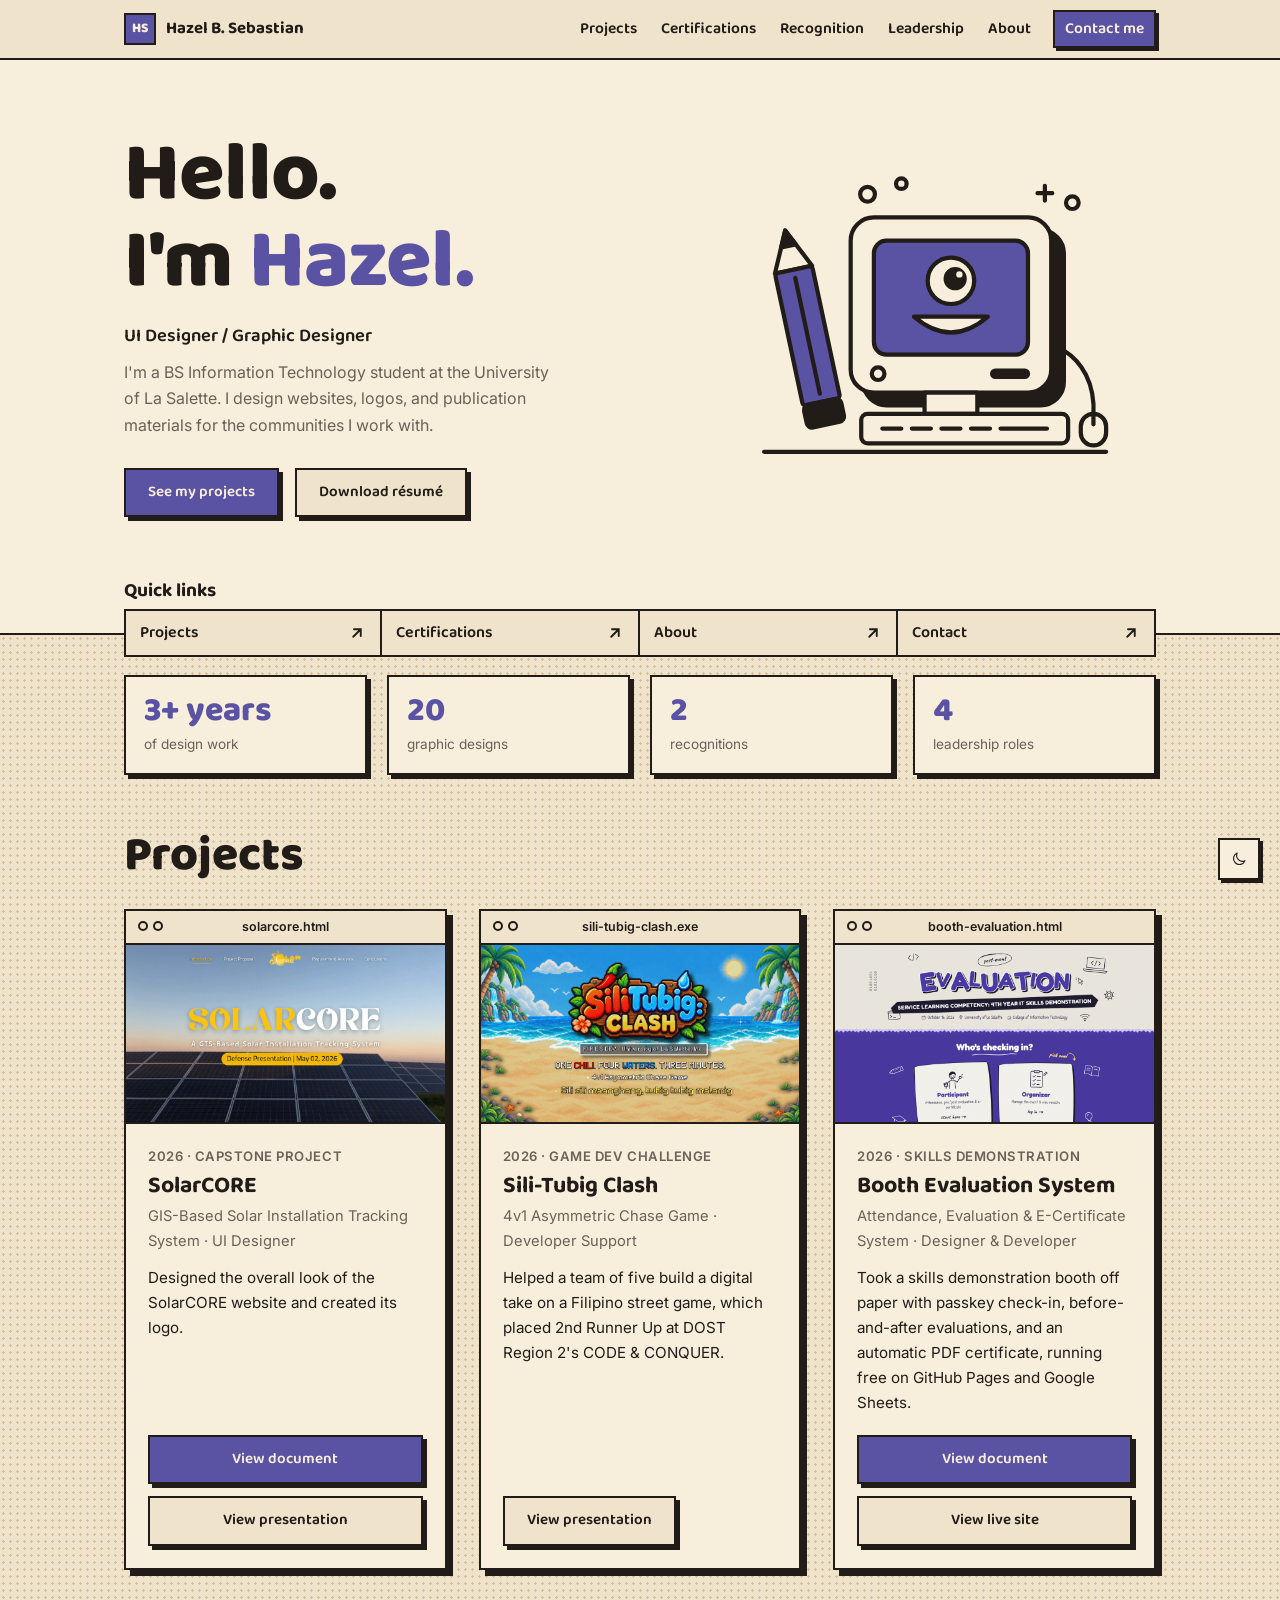
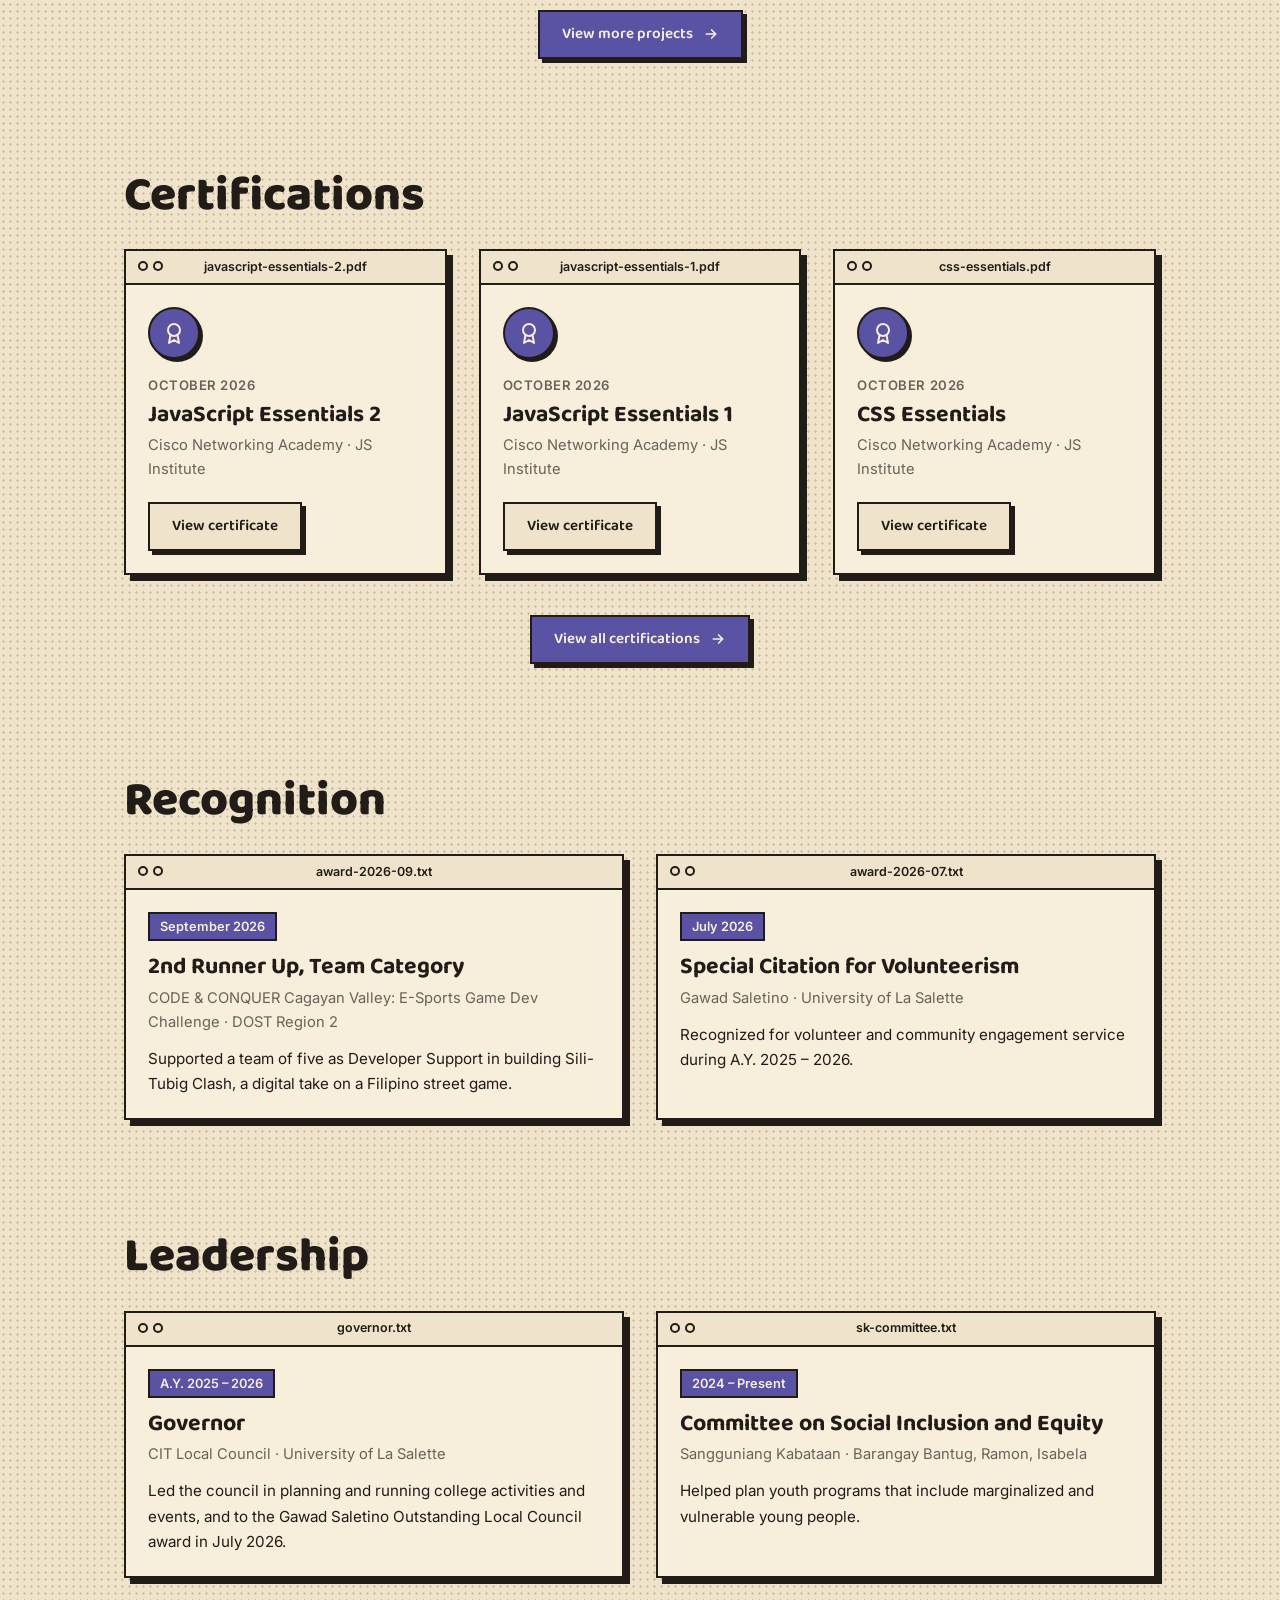
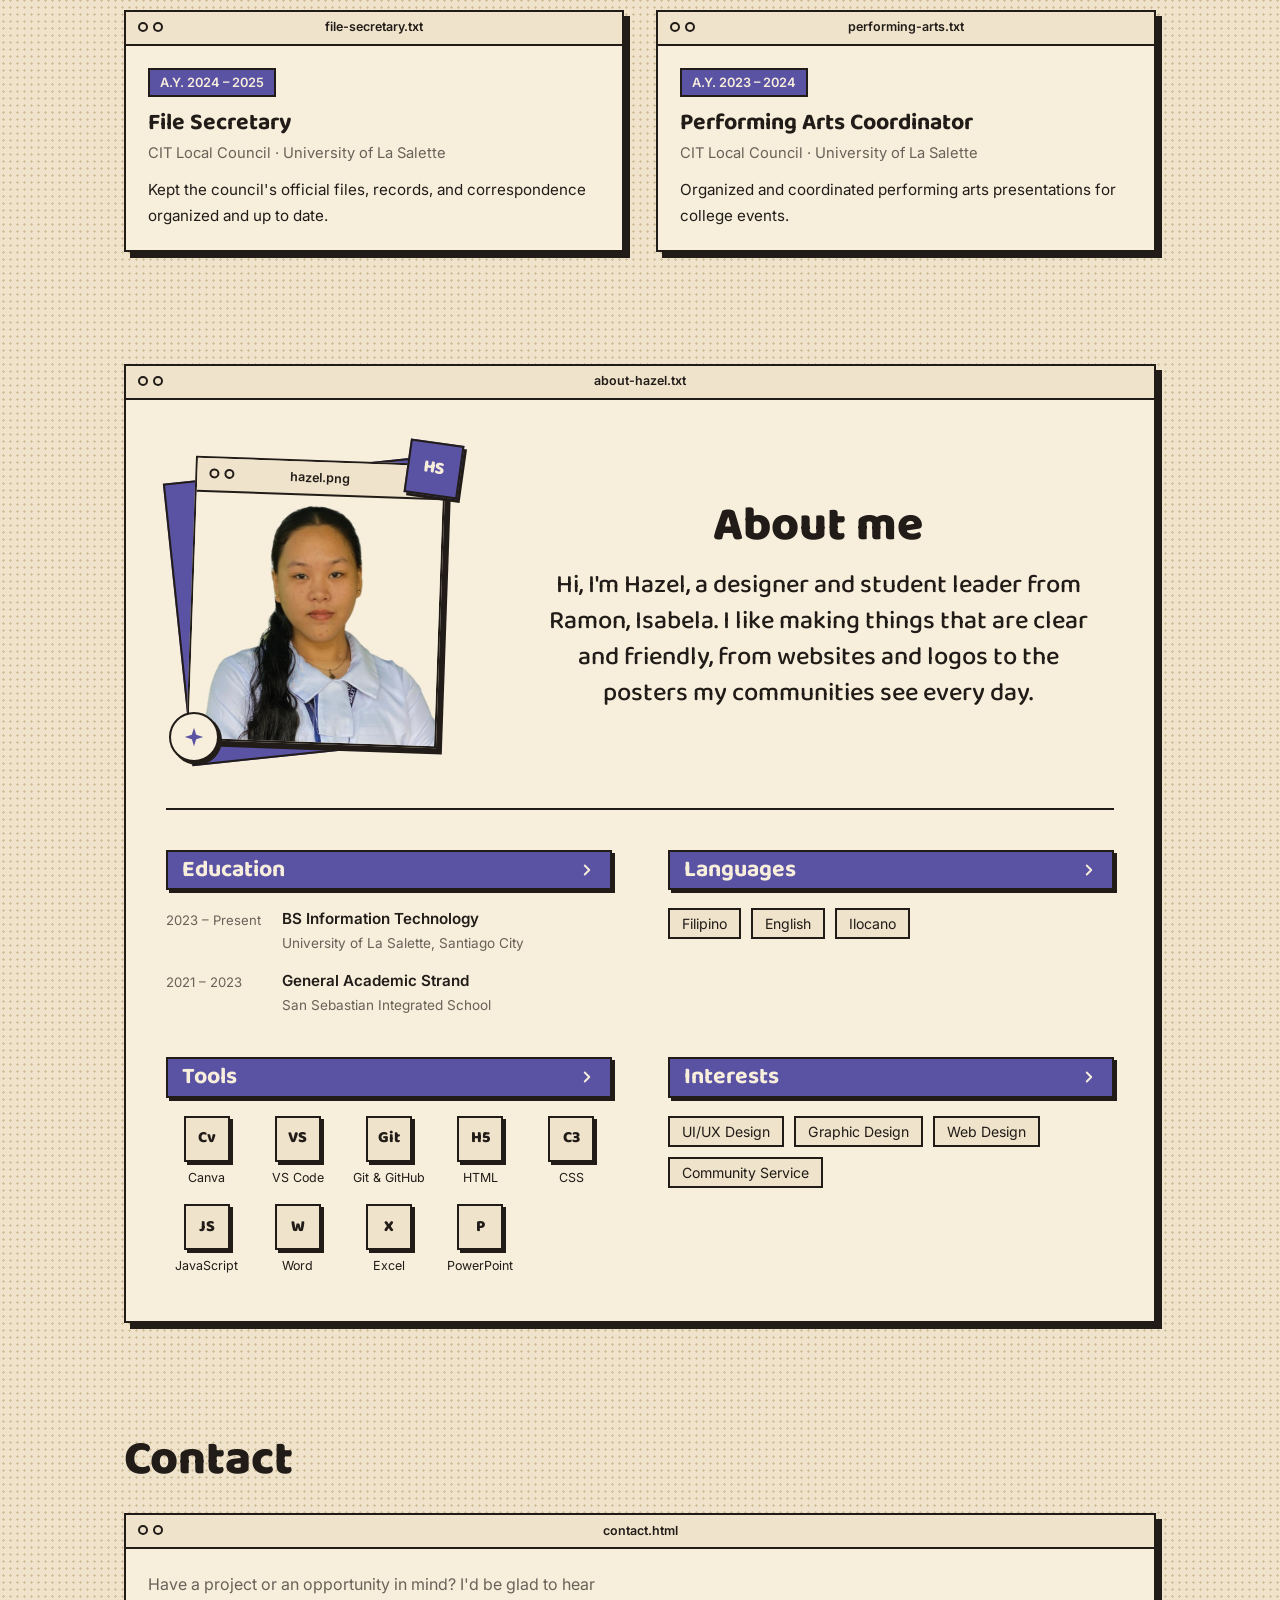
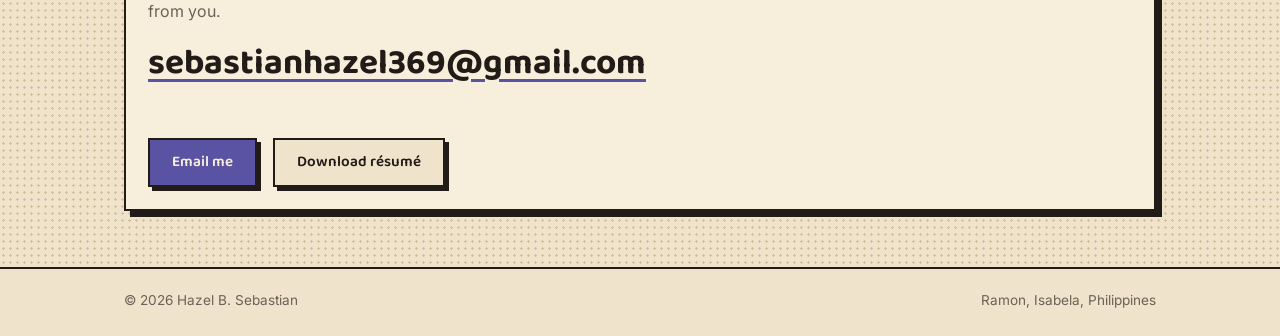
==== commit e6914b2f: "Redesign portfolio in retro window style and add certifications - Retro menu bar, window cards and d" ====
--- a/index.html
+++ b/index.html
@@ -7,8 +7,8 @@
   <title>Hazel B. Sebastian — UI Designer</title>
   <link rel="preconnect" href="https://fonts.googleapis.com">
   <link rel="preconnect" href="https://fonts.gstatic.com" crossorigin>
-  <link rel="stylesheet" href="https://fonts.googleapis.com/css2?family=Cormorant+Garamond:wght@400;500;700&family=Inter:wght@400;500;600&display=swap">
-  <link rel="stylesheet" href="style.css?v=28">
+  <link rel="stylesheet" href="https://fonts.googleapis.com/css2?family=Baloo+2:wght@500;600;700;800&family=Inter:wght@400;500;600&display=swap">
+  <link rel="stylesheet" href="style.css?v=36">
   <script>
     // Apply a saved theme before the page paints, so it doesn't flash
     try {
@@ -22,210 +22,378 @@
 <body>
 
   <header class="site-header">
-    <a class="brand" href="#top">Hazel B.<br>Sebastian</a>
-    <button class="menu-toggle" id="menu-toggle" type="button" aria-label="Open menu" aria-expanded="false" aria-controls="site-nav">
-      <svg class="icon-open" viewBox="0 0 24 24" width="22" height="22" fill="none" stroke="currentColor" stroke-width="1.5" stroke-linecap="round" aria-hidden="true"><path d="M4 7h16M4 12h16M4 17h16"/></svg>
-      <svg class="icon-close" viewBox="0 0 24 24" width="22" height="22" fill="none" stroke="currentColor" stroke-width="1.5" stroke-linecap="round" aria-hidden="true"><path d="M6 6l12 12M18 6L6 18"/></svg>
-    </button>
-    <nav id="site-nav">
-      <a href="#work">Work</a>
-      <a href="#recognition">Recognition</a>
-      <a href="#leadership">Leadership</a>
-      <a href="#about">About</a>
-      <a class="nav-cta" href="#contact">Contact me</a>
-    </nav>
+    <div class="site-header-inner">
+      <a class="brand" href="#top"><span class="brand-mark">HS</span>Hazel B. Sebastian</a>
+      <button class="menu-toggle" id="menu-toggle" type="button" aria-label="Open menu" aria-expanded="false" aria-controls="site-nav">
+        <svg class="icon-open" viewBox="0 0 24 24" width="22" height="22" fill="none" stroke="currentColor" stroke-width="2" stroke-linecap="round" aria-hidden="true"><path d="M4 7h16M4 12h16M4 17h16"/></svg>
+        <svg class="icon-close" viewBox="0 0 24 24" width="22" height="22" fill="none" stroke="currentColor" stroke-width="2" stroke-linecap="round" aria-hidden="true"><path d="M6 6l12 12M18 6L6 18"/></svg>
+      </button>
+      <nav id="site-nav">
+        <a href="#projects">Projects</a>
+        <a href="#certifications">Certifications</a>
+        <a href="#recognition">Recognition</a>
+        <a href="#leadership">Leadership</a>
+        <a href="#about">About</a>
+        <a class="nav-cta" href="#contact">Contact me</a>
+      </nav>
+    </div>
   </header>
 
   <main id="top">
 
-    <section class="hero">
-      <h1>Hi, my name is<br>Hazel B. Sebastian</h1>
-      <p class="hero-roles">UI Designer / Graphic Designer</p>
-      <p class="hero-lead">
-        I'm a BS Information Technology student at the University of La Salette.
-        I design websites, logos, and publication materials for the communities I work with.
-      </p>
-      <a class="button" href="#work">See my work</a>
-    </section>
-
-    <div class="marquee" aria-hidden="true">
-      <div class="marquee-track">
-        <span>UI Design</span><span>Graphic Design</span><span>Web Design</span><span>Logo Design</span><span>UI Design</span><span>Graphic Design</span><span>Web Design</span><span>Logo Design</span>
-        <span>UI Design</span><span>Graphic Design</span><span>Web Design</span><span>Logo Design</span><span>UI Design</span><span>Graphic Design</span><span>Web Design</span><span>Logo Design</span>
+    <div class="hero">
+      <div class="wrap hero-grid">
+        <div>
+          <h1>Hello.<br>I'm <span class="accent">Hazel.</span></h1>
+          <p class="hero-roles">UI Designer / Graphic Designer</p>
+          <p class="hero-lead">
+            I'm a BS Information Technology student at the University of La Salette.
+            I design websites, logos, and publication materials for the communities I work with.
+          </p>
+          <div class="button-row">
+            <a class="button" href="#projects">See my projects</a>
+            <a class="button button--plain" href="Resume_Hazel_Sebastian.docx" download>Download résumé</a>
+          </div>
+        </div>
+
+        <svg class="hero-art" viewBox="0 0 360 290" aria-hidden="true">
+          <circle class="paper" cx="118" cy="22" r="7"/>
+          <circle class="paper" cx="150" cy="12" r="5"/>
+          <circle class="paper" cx="312" cy="30" r="6"/>
+          <path class="none" d="M286 14v14M279 21h14"/>
+          <!-- Pencil -->
+          <g transform="rotate(-12 62 160)">
+            <path class="paper" d="M44 92 L62 54 L80 92 Z"/>
+            <path class="ink" d="M55 69 L62 54 L69 69 Z"/>
+            <rect class="accent" x="44" y="92" width="36" height="128" rx="3"/>
+            <path class="none" d="M62 100v112"/>
+            <rect class="ink" x="44" y="220" width="36" height="22" rx="5"/>
+          </g>
+          <!-- Computer -->
+          <rect class="ink" x="114" y="56" width="190" height="166" rx="22"/>
+          <rect class="paper" x="102" y="44" width="190" height="166" rx="22"/>
+          <rect class="accent" x="124" y="66" width="146" height="108" rx="12"/>
+          <circle class="paper" cx="197" cy="104" r="22"/>
+          <circle class="ink" cx="201" cy="102" r="9"/>
+          <circle class="paper bare" cx="205" cy="98" r="3"/>
+          <path class="paper" d="M162 138 Q197 168 232 138 Z"/>
+          <circle class="paper" cx="128" cy="192" r="6"/>
+          <rect class="ink" x="236" y="189" width="34" height="6" rx="3"/>
+          <rect class="paper" x="172" y="210" width="50" height="20"/>
+          <rect class="paper" x="112" y="230" width="196" height="28" rx="6"/>
+          <path class="none" d="M132 244h18M160 244h18M188 244h18M216 244h18M244 244h44"/>
+          <!-- Mouse -->
+          <path class="none" d="M332 232 C334 200 320 180 304 170"/>
+          <rect class="paper" x="320" y="230" width="24" height="30" rx="12"/>
+          <path class="none" d="M332 230v10"/>
+          <path class="none" d="M20 266H344"/>
+        </svg>
+      </div>
+
+      <div class="wrap quick">
+        <h2 class="quick-title">Quick links</h2>
+        <ul class="quick-links">
+          <li><a href="#projects">Projects <svg viewBox="0 0 24 24" width="18" height="18" fill="none" stroke="currentColor" stroke-width="2.5" stroke-linecap="round" aria-hidden="true"><path d="M7 17L17 7M8 7h9v9"/></svg></a></li>
+          <li><a href="#certifications">Certifications <svg viewBox="0 0 24 24" width="18" height="18" fill="none" stroke="currentColor" stroke-width="2.5" stroke-linecap="round" aria-hidden="true"><path d="M7 17L17 7M8 7h9v9"/></svg></a></li>
+          <li><a href="#about">About <svg viewBox="0 0 24 24" width="18" height="18" fill="none" stroke="currentColor" stroke-width="2.5" stroke-linecap="round" aria-hidden="true"><path d="M7 17L17 7M8 7h9v9"/></svg></a></li>
+          <li><a href="#contact">Contact <svg viewBox="0 0 24 24" width="18" height="18" fill="none" stroke="currentColor" stroke-width="2.5" stroke-linecap="round" aria-hidden="true"><path d="M7 17L17 7M8 7h9v9"/></svg></a></li>
+        </ul>
       </div>
     </div>
 
-    <section class="stats" aria-label="At a glance">
-      <div><strong>3+ years</strong><span>of design work</span></div>
-      <div><strong>20</strong><span>graphic designs</span></div>
-      <div><strong>2</strong><span>recognitions</span></div>
-      <div><strong>4</strong><span>leadership roles</span></div>
-    </section>
-
-    <section id="work">
-      <h2>Work</h2>
-      <div class="entries">
-
-        <article class="entry">
-          <p class="meta">2026 · Capstone Project</p>
-          <div>
-            <h3>SolarCORE</h3>
-            <p class="role">GIS-Based Solar Installation Tracking System · UI Designer</p>
-            <p>Designed the overall look of the SolarCORE website and created its logo.</p>
+    <div class="desk">
+
+      <div class="wrap">
+        <div class="stats" aria-label="At a glance">
+          <div><strong>3+ years</strong><span>of design work</span></div>
+          <div><strong>20</strong><span>graphic designs</span></div>
+          <div><strong>2</strong><span>recognitions</span></div>
+          <div><strong>4</strong><span>leadership roles</span></div>
+        </div>
+      </div>
+
+      <section id="projects" class="wrap">
+        <h2>Projects</h2>
+        <p class="swipe-hint" aria-hidden="true">Swipe to see more →</p>
+        <div class="cards cards--swipe">
+
+          <article class="window">
+            <div class="window-bar">solarcore.html</div>
+            <img class="window-media" src="images/publications/Presentation03.png" alt="SolarCORE presentation cover" loading="lazy" width="1024" height="576">
+            <div class="window-body">
+              <p class="card-meta">2026 · Capstone Project</p>
+              <h3>SolarCORE</h3>
+              <p class="role">GIS-Based Solar Installation Tracking System · UI Designer</p>
+              <p>Designed the overall look of the SolarCORE website and created its logo.</p>
+              <div class="card-action button-row">
+                <a class="button" href="https://stfcrz11.github.io/SolarCORE_docs/credits.html" target="_blank" rel="noopener">View document</a>
+                <a class="button button--plain" href="https://canva.link/pmqcrvxscxm5jf8" target="_blank" rel="noopener">View presentation</a>
+              </div>
+            </div>
+          </article>
+
+          <article class="window">
+            <div class="window-bar">sili-tubig-clash.exe</div>
+            <img class="window-media" src="images/publications/Presentation02.png" alt="Sili-Tubig Clash presentation cover" loading="lazy" width="1024" height="576">
+            <div class="window-body">
+              <p class="card-meta">2026 · Game Dev Challenge</p>
+              <h3>Sili-Tubig Clash</h3>
+              <p class="role">4v1 Asymmetric Chase Game · Developer Support</p>
+              <p>Helped a team of five build a digital take on a Filipino street game, which placed 2nd Runner Up at DOST Region 2's CODE &amp; CONQUER.</p>
+              <p class="card-action"><a class="button button--plain" href="https://canva.link/0mgmvub9hy87hjp" target="_blank" rel="noopener">View presentation</a></p>
+            </div>
+          </article>
+
+          <article class="window">
+            <div class="window-bar">booth-evaluation.html</div>
+            <img class="window-media" src="images/projects/booth-evaluation.png" alt="Booth Evaluation System home screen, asking who's checking in" loading="lazy" width="1024" height="576">
+            <div class="window-body">
+              <p class="card-meta">2026 · Skills Demonstration</p>
+              <h3>Booth Evaluation System</h3>
+              <p class="role">Attendance, Evaluation &amp; E-Certificate System · Designer &amp; Developer</p>
+              <p>Took a skills demonstration booth off paper with passkey check-in, before-and-after evaluations, and an automatic PDF certificate, running free on GitHub Pages and Google Sheets.</p>
+              <div class="card-action button-row">
+                <a class="button" href="https://hazelbsebastian.github.io/booth-evaluation/project.html" target="_blank" rel="noopener">View document</a>
+                <a class="button button--plain" href="https://hazelbsebastian.github.io/booth-evaluation/" target="_blank" rel="noopener">View live site</a>
+              </div>
+            </div>
+          </article>
+
+        </div>
+        <p class="more">
+          <a class="button" href="publications.html">View more projects
+            <svg viewBox="0 0 24 24" width="16" height="16" fill="none" stroke="currentColor" stroke-width="2.5" stroke-linecap="round" stroke-linejoin="round" aria-hidden="true"><path d="M5 12h14M13 6l6 6-6 6"/></svg>
+          </a>
+        </p>
+      </section>
+
+      <section id="certifications" class="wrap">
+        <h2>Certifications</h2>
+        <p class="swipe-hint" aria-hidden="true">Swipe to see more →</p>
+        <div class="cards cards--swipe">
+
+          <article class="window">
+            <div class="window-bar">javascript-essentials-2.pdf</div>
+            <div class="window-body">
+              <div class="cert-seal" aria-hidden="true">
+                <svg viewBox="0 0 24 24" width="24" height="24" fill="none" stroke-width="2" stroke-linecap="round" stroke-linejoin="round"><circle cx="12" cy="9" r="6"/><path d="M8.5 14 7 22l5-3 5 3-1.5-8"/></svg>
+              </div>
+              <p class="card-meta">October 2026</p>
+              <h3>JavaScript Essentials 2</h3>
+              <p class="role">Cisco Networking Academy · JS Institute</p>
+              <p class="card-action"><a class="button button--plain" href="certificates/javascript-essentials-2.pdf" target="_blank" rel="noopener">View certificate</a></p>
+            </div>
+          </article>
+
+          <article class="window">
+            <div class="window-bar">javascript-essentials-1.pdf</div>
+            <div class="window-body">
+              <div class="cert-seal" aria-hidden="true">
+                <svg viewBox="0 0 24 24" width="24" height="24" fill="none" stroke-width="2" stroke-linecap="round" stroke-linejoin="round"><circle cx="12" cy="9" r="6"/><path d="M8.5 14 7 22l5-3 5 3-1.5-8"/></svg>
+              </div>
+              <p class="card-meta">October 2026</p>
+              <h3>JavaScript Essentials 1</h3>
+              <p class="role">Cisco Networking Academy · JS Institute</p>
+              <p class="card-action"><a class="button button--plain" href="certificates/javascript-essentials-1.pdf" target="_blank" rel="noopener">View certificate</a></p>
+            </div>
+          </article>
+
+          <article class="window">
+            <div class="window-bar">css-essentials.pdf</div>
+            <div class="window-body">
+              <div class="cert-seal" aria-hidden="true">
+                <svg viewBox="0 0 24 24" width="24" height="24" fill="none" stroke-width="2" stroke-linecap="round" stroke-linejoin="round"><circle cx="12" cy="9" r="6"/><path d="M8.5 14 7 22l5-3 5 3-1.5-8"/></svg>
+              </div>
+              <p class="card-meta">October 2026</p>
+              <h3>CSS Essentials</h3>
+              <p class="role">Cisco Networking Academy · JS Institute</p>
+              <p class="card-action"><a class="button button--plain" href="certificates/css-essentials.pdf" target="_blank" rel="noopener">View certificate</a></p>
+            </div>
+          </article>
+
+        </div>
+        <p class="more">
+          <a class="button" href="certifications.html">View all certifications
+            <svg viewBox="0 0 24 24" width="16" height="16" fill="none" stroke="currentColor" stroke-width="2.5" stroke-linecap="round" stroke-linejoin="round" aria-hidden="true"><path d="M5 12h14M13 6l6 6-6 6"/></svg>
+          </a>
+        </p>
+      </section>
+
+      <section id="recognition" class="wrap">
+        <h2>Recognition</h2>
+        <p class="swipe-hint" aria-hidden="true">Swipe to see more →</p>
+        <div class="cards cards--two cards--swipe">
+
+          <article class="window">
+            <div class="window-bar">award-2026-09.txt</div>
+            <div class="window-body">
+              <span class="badge">September 2026</span>
+              <h3>2nd Runner Up, Team Category</h3>
+              <p class="role">CODE &amp; CONQUER Cagayan Valley: E-Sports Game Dev Challenge · DOST Region 2</p>
+              <p>Supported a team of five as Developer Support in building Sili-Tubig Clash, a digital take on a Filipino street game.</p>
+            </div>
+          </article>
+
+          <article class="window">
+            <div class="window-bar">award-2026-07.txt</div>
+            <div class="window-body">
+              <span class="badge">July 2026</span>
+              <h3>Special Citation for Volunteerism</h3>
+              <p class="role">Gawad Saletino · University of La Salette</p>
+              <p>Recognized for volunteer and community engagement service during A.Y. 2025 – 2026.</p>
+            </div>
+          </article>
+
+        </div>
+      </section>
+
+      <section id="leadership" class="wrap">
+        <h2>Leadership</h2>
+        <p class="swipe-hint" aria-hidden="true">Swipe to see more →</p>
+        <div class="cards cards--two cards--swipe">
+
+          <article class="window">
+            <div class="window-bar">governor.txt</div>
+            <div class="window-body">
+              <span class="badge">A.Y. 2025 – 2026</span>
+              <h3>Governor</h3>
+              <p class="role">CIT Local Council · University of La Salette</p>
+              <p>Led the council in planning and running college activities and events, and to the Gawad Saletino Outstanding Local Council award in July 2026.</p>
+            </div>
+          </article>
+
+          <article class="window">
+            <div class="window-bar">sk-committee.txt</div>
+            <div class="window-body">
+              <span class="badge">2024 – Present</span>
+              <h3>Committee on Social Inclusion and Equity</h3>
+              <p class="role">Sangguniang Kabataan · Barangay Bantug, Ramon, Isabela</p>
+              <p>Helped plan youth programs that include marginalized and vulnerable young people.</p>
+            </div>
+          </article>
+
+          <article class="window">
+            <div class="window-bar">file-secretary.txt</div>
+            <div class="window-body">
+              <span class="badge">A.Y. 2024 – 2025</span>
+              <h3>File Secretary</h3>
+              <p class="role">CIT Local Council · University of La Salette</p>
+              <p>Kept the council's official files, records, and correspondence organized and up to date.</p>
+            </div>
+          </article>
+
+          <article class="window">
+            <div class="window-bar">performing-arts.txt</div>
+            <div class="window-body">
+              <span class="badge">A.Y. 2023 – 2024</span>
+              <h3>Performing Arts Coordinator</h3>
+              <p class="role">CIT Local Council · University of La Salette</p>
+              <p>Organized and coordinated performing arts presentations for college events.</p>
+            </div>
+          </article>
+
+        </div>
+      </section>
+
+      <section id="about" class="wrap">
+        <div class="window">
+          <div class="window-bar">about-hazel.txt</div>
+          <div class="about-sheet">
+
+            <div class="about-top">
+              <div class="about-photo">
+                <div class="photo-back" aria-hidden="true"></div>
+                <div class="window photo-frame">
+                  <div class="window-bar">hazel.png</div>
+                  <img src="images/profile.jpg?v=2" alt="Hazel B. Sebastian" width="600" height="600">
+                </div>
+                <span class="sticker sticker--mark" aria-hidden="true">HS</span>
+                <span class="sticker sticker--star" aria-hidden="true">
+                  <svg viewBox="0 0 24 24" width="22" height="22" fill="currentColor"><path d="M12 2l2.4 7.6L22 12l-7.6 2.4L12 22l-2.4-7.6L2 12l7.6-2.4z"/></svg>
+                </span>
+              </div>
+
+              <div class="about-intro">
+                <h2>About me</h2>
+                <p class="statement">
+                  Hi, I'm Hazel, a designer and student leader from Ramon, Isabela. I like making things
+                  that are clear and friendly, from websites and logos to the posters my communities see every day.
+                </p>
+              </div>
+            </div>
+
+            <div class="about-cols">
+              <div>
+                <h3 class="pill">Education <svg viewBox="0 0 24 24" width="18" height="18" fill="none" stroke="currentColor" stroke-width="2.5" stroke-linecap="round" stroke-linejoin="round" aria-hidden="true"><path d="M9 6l6 6-6 6"/></svg></h3>
+                <ul class="year-list">
+                  <li><span>2023 – Present</span><div><strong>BS Information Technology</strong><small>University of La Salette, Santiago City</small></div></li>
+                  <li><span>2021 – 2023</span><div><strong>General Academic Strand</strong><small>San Sebastian Integrated School</small></div></li>
+                </ul>
+              </div>
+
+              <div>
+                <h3 class="pill">Languages <svg viewBox="0 0 24 24" width="18" height="18" fill="none" stroke="currentColor" stroke-width="2.5" stroke-linecap="round" stroke-linejoin="round" aria-hidden="true"><path d="M9 6l6 6-6 6"/></svg></h3>
+                <ul class="chips">
+                  <li>Filipino</li>
+                  <li>English</li>
+                  <li>Ilocano</li>
+                </ul>
+              </div>
+
+              <div>
+                <h3 class="pill">Tools <svg viewBox="0 0 24 24" width="18" height="18" fill="none" stroke="currentColor" stroke-width="2.5" stroke-linecap="round" stroke-linejoin="round" aria-hidden="true"><path d="M9 6l6 6-6 6"/></svg></h3>
+                <ul class="tools">
+                  <li><b aria-hidden="true">Cv</b>Canva</li>
+                  <li><b aria-hidden="true">VS</b>VS Code</li>
+                  <li><b aria-hidden="true">Git</b>Git &amp; GitHub</li>
+                  <li><b aria-hidden="true">H5</b>HTML</li>
+                  <li><b aria-hidden="true">C3</b>CSS</li>
+                  <li><b aria-hidden="true">JS</b>JavaScript</li>
+                  <li><b aria-hidden="true">W</b>Word</li>
+                  <li><b aria-hidden="true">X</b>Excel</li>
+                  <li><b aria-hidden="true">P</b>PowerPoint</li>
+                </ul>
+              </div>
+
+              <div>
+                <h3 class="pill">Interests <svg viewBox="0 0 24 24" width="18" height="18" fill="none" stroke="currentColor" stroke-width="2.5" stroke-linecap="round" stroke-linejoin="round" aria-hidden="true"><path d="M9 6l6 6-6 6"/></svg></h3>
+                <ul class="chips">
+                  <li>UI/UX Design</li>
+                  <li>Graphic Design</li>
+                  <li>Web Design</li>
+                  <li>Community Service</li>
+                </ul>
+              </div>
+            </div>
+
           </div>
-        </article>
-
-        <article class="entry">
-          <p class="meta">2026 · Academic Project</p>
-          <div>
-            <h3>BHCIMS</h3>
-            <p class="role">Barangay Health Center Information Management System · UI Designer</p>
-            <p>Co-developed a health records system for a barangay health center and co-authored its user manual.</p>
+        </div>
+      </section>
+
+      <section id="contact" class="wrap">
+        <h2>Contact</h2>
+        <div class="window">
+          <div class="window-bar">contact.html</div>
+          <div class="window-body">
+            <p class="contact-line">Have a project or an opportunity in mind? I'd be glad to hear from you.</p>
+            <a class="contact-email" href="mailto:sebastianhazel369@gmail.com">sebastianhazel369@gmail.com</a>
+            <div class="button-row">
+              <a class="button" href="mailto:sebastianhazel369@gmail.com">Email me</a>
+              <a class="button button--plain" href="Resume_Hazel_Sebastian.docx" download>Download résumé</a>
+            </div>
           </div>
-        </article>
-
-        <article class="entry">
-          <p class="meta">2023 – Present · Graphic Design</p>
-          <div>
-            <h3>Publication Materials &amp; Social Media Graphics</h3>
-            <p class="role">College of IT Local Council and Sangguniang Kabataan · Designer</p>
-            <p>Designed posters and social media graphics in Canva for the College of IT Local Council and SK.</p>
-            <p class="entry-action"><a class="button" href="publications.html">View the publication materials</a></p>
-          </div>
-        </article>
-
-      </div>
-    </section>
-
-    <section id="recognition">
-      <h2>Recognition</h2>
-      <div class="entries">
-
-        <article class="entry">
-          <p class="meta">September 2026</p>
-          <div>
-            <h3>2nd Runner Up, Team Category</h3>
-            <p class="role">CODE &amp; CONQUER Cagayan Valley: E-Sports Game Dev Challenge · DOST Region 2</p>
-            <p>Supported a team of five as Developer Support in building Sili-Tubig Clash, a digital take on a Filipino street game.</p>
-          </div>
-        </article>
-
-        <article class="entry">
-          <p class="meta">July 2026</p>
-          <div>
-            <h3>Special Citation for Volunteerism</h3>
-            <p class="role">Gawad Saletino · University of La Salette</p>
-            <p>Recognized for volunteer and community engagement service during A.Y. 2025 – 2026.</p>
-          </div>
-        </article>
-
-      </div>
-    </section>
-
-    <section id="leadership">
-      <h2>Leadership</h2>
-      <div class="entries">
-
-        <article class="entry">
-          <p class="meta">A.Y. 2025 – 2026</p>
-          <div>
-            <h3>Governor</h3>
-            <p class="role">Local Council, College of Information Technology · University of La Salette</p>
-            <p>Led the council in planning and running college activities and events, and to the Gawad Saletino Outstanding Local Council award in July 2026.</p>
-          </div>
-        </article>
-
-        <article class="entry">
-          <p class="meta">A.Y. 2024 – 2025</p>
-          <div>
-            <h3>File Secretary</h3>
-            <p class="role">Local Council, College of Information Technology · University of La Salette</p>
-            <p>Kept the council's official files, records, and correspondence organized and up to date.</p>
-          </div>
-        </article>
-
-        <article class="entry">
-          <p class="meta">A.Y. 2023 – 2024</p>
-          <div>
-            <h3>Performing Arts Coordinator</h3>
-            <p class="role">Local Council, College of Information Technology · University of La Salette</p>
-            <p>Organized and coordinated performing arts presentations for college events.</p>
-          </div>
-        </article>
-
-        <article class="entry">
-          <p class="meta">2024 – Present</p>
-          <div>
-            <h3>Committee on Social Inclusion and Equity</h3>
-            <p class="role">Sangguniang Kabataan, Barangay Bantug · Ramon, Isabela</p>
-            <p>Helped plan youth programs that include marginalized and vulnerable young people.</p>
-          </div>
-        </article>
-
-      </div>
-    </section>
-
-    <section id="about" class="split">
-      <h2>About</h2>
-      <div>
-        <p class="statement">
-          Hi, I'm Hazel, a designer and student leader from Ramon, Isabela. I like making things
-          that are clear and friendly, from websites and logos to the posters my communities see every day.
-        </p>
-        <div class="about-grid">
-          <div>
-            <h3>Education</h3>
-            <ul class="plain">
-              <li>
-                <strong>BS Information Technology</strong>
-                <span>University of La Salette, Santiago City · 2023 – Present</span>
-              </li>
-              <li>
-                <strong>General Academic Strand</strong>
-                <span>San Sebastian Integrated School · 2021 – 2023</span>
-              </li>
-            </ul>
-          </div>
-
-          <div>
-            <h3>Skills</h3>
-            <ul class="plain">
-              <li>
-                <strong>Technical</strong>
-                <span>HTML, CSS, JavaScript, Git and GitHub, Visual Studio Code</span>
-              </li>
-              <li>
-                <strong>Software</strong>
-                <span>Canva, Microsoft Word, Excel, PowerPoint</span>
-              </li>
-              <li>
-                <strong>Languages</strong>
-                <span>Filipino, English, Ilocano</span>
-              </li>
-              <li>
-                <strong>Interests</strong>
-                <span>UI/UX Design, Graphic Design, Web Design, Community Service</span>
-              </li>
-            </ul>
-          </div>
-        </div>
-      </div>
-    </section>
-
-    <section id="contact" class="contact">
-      <h2>Contact</h2>
-      <p class="contact-line">Have a project or an opportunity in mind? I'd be glad to hear from you.</p>
-      <a class="contact-email" href="mailto:sebastianhazel369@gmail.com">sebastianhazel369@gmail.com</a>
-      <p class="contact-links">
-        <a class="button" href="Resume_Hazel_Sebastian.docx" download>Download résumé</a>
-      </p>
-    </section>
+        </div>
+      </section>
+
+    </div>
 
   </main>
 
   <footer class="site-footer">
-    <p>© 2026 Hazel B. Sebastian</p>
-    <p>Ramon, Isabela, Philippines</p>
+    <div class="wrap">
+      <p>© 2026 Hazel B. Sebastian</p>
+      <p>Ramon, Isabela, Philippines</p>
+    </div>
   </footer>
 
   <div class="floating-actions">
--- a/style.css
+++ b/style.css
@@ -5,24 +5,28 @@
   --muted: #6a6258;
   --line: #dfd2b8;
   --tint: #efe3cb;
+  --dot: #d3c19d;
   --accent: #5a52a3;
   --accent-text: #f7eedc;
 
-  --serif: "Cormorant Garamond", "Iowan Old Style", "Palatino Linotype", Georgia, serif;
+  --display: "Baloo 2", "Trebuchet MS", system-ui, sans-serif;
   --sans: "Inter", system-ui, -apple-system, "Segoe UI", Roboto, Helvetica, Arial, sans-serif;
 
-  --page: 1040px;
+  --page: 1080px;
   --gutter: 24px;
+  --border: 2px solid var(--text);
+  --shadow: 6px 6px 0 var(--text);
 }
 
 /* Dark: follows the device setting unless the toggle has picked a theme */
 @media (prefers-color-scheme: dark) {
   :root:not([data-theme="light"]) {
     --bg: #1a1714;
-    --text: #f3ead8;
-    --muted: #a89f92;
+    --text: #d4d2ce;
+    --muted: #a19e99;
     --line: #3a342d;
     --tint: #26221d;
+    --dot: #3f3831;
     --accent: #aba4ee;
     --accent-text: #1a1714;
   }
@@ -30,10 +34,11 @@
 
 :root[data-theme="dark"] {
   --bg: #1a1714;
-  --text: #f3ead8;
-  --muted: #a89f92;
+  --text: #d4d2ce;
+  --muted: #a19e99;
   --line: #3a342d;
   --tint: #26221d;
+  --dot: #3f3831;
   --accent: #aba4ee;
   --accent-text: #1a1714;
 }
@@ -47,17 +52,16 @@
 
 html {
   scroll-behavior: smooth;
-  scroll-padding-top: 80px;
+  scroll-padding-top: 76px;
 }
 
 body {
   margin: 0;
-  font-variant-numeric: lining-nums;
   background: var(--bg);
   color: var(--text);
   font-family: var(--sans);
   font-size: 16px;
-  line-height: 1.7;
+  line-height: 1.65;
   -webkit-font-smoothing: antialiased;
 }
 
@@ -69,21 +73,44 @@
   margin: 0;
 }
 
+h1,
+h2,
+h3 {
+  font-family: var(--display);
+  line-height: 1.05;
+}
+
 a {
   color: inherit;
 }
 
-a:focus-visible {
-  outline: 2px solid var(--accent);
+a:focus-visible,
+button:focus-visible {
+  outline: 3px solid var(--accent);
   outline-offset: 3px;
-  border-radius: 2px;
-}
-
-/* ---------- Header ---------- */
+}
+
+img {
+  max-width: 100%;
+}
+
+.wrap {
+  max-width: var(--page);
+  margin: 0 auto;
+  padding-left: var(--gutter);
+  padding-right: var(--gutter);
+}
+
+/* ---------- Menu bar ---------- */
 .site-header {
   position: sticky;
   top: 0;
   z-index: 10;
+  background: var(--tint);
+  border-bottom: var(--border);
+}
+
+.site-header-inner {
   display: flex;
   flex-wrap: wrap;
   align-items: center;
@@ -91,61 +118,71 @@
   gap: 8px 24px;
   max-width: var(--page);
   margin: 0 auto;
-  padding: 18px var(--gutter);
-  background: var(--bg);
-  border-bottom: 1.5px solid var(--text);
+  padding: 10px var(--gutter);
 }
 
 .brand {
-  font-family: var(--serif);
-  font-size: 1.15rem;
-  line-height: 0.95;
-  text-align: center;
+  display: inline-flex;
+  align-items: center;
+  gap: 10px;
+  font-family: var(--display);
+  font-size: 1.05rem;
+  font-weight: 700;
   text-decoration: none;
-  text-transform: uppercase;
+}
+
+.brand-mark {
+  display: grid;
+  place-items: center;
+  width: 32px;
+  height: 32px;
+  background: var(--accent);
+  color: var(--accent-text);
+  border: var(--border);
+  font-size: 0.85rem;
+  font-weight: 800;
+  line-height: 1;
 }
 
 .site-header nav {
   display: flex;
   flex-wrap: wrap;
   align-items: center;
-  gap: 4px 22px;
+  gap: 4px;
 }
 
 .site-header nav a {
-  color: var(--muted);
-  font-size: 0.72rem;
-  letter-spacing: 0.08em;
-  text-transform: uppercase;
+  padding: 4px 10px;
+  font-family: var(--display);
+  font-size: 0.98rem;
+  font-weight: 600;
   text-decoration: none;
-  transition: color 0.15s ease;
 }
 
 .site-header nav a:hover {
-  color: var(--text);
+  background: var(--bg);
 }
 
 /* The link for the section currently in view */
 .site-header nav a.is-active {
-  color: var(--accent);
-  font-weight: 600;
-  text-decoration: underline;
-  text-decoration-thickness: 1px;
-  text-underline-offset: 7px;
+  background: var(--text);
+  color: var(--bg);
 }
 
 .site-header nav .nav-cta {
-  padding: 8px 22px;
+  margin-left: 8px;
   background: var(--accent);
   color: var(--accent-text);
-  border: 1px solid var(--accent);
+  border: var(--border);
+  box-shadow: 3px 3px 0 var(--text);
 }
 
 .site-header nav .nav-cta:hover,
 .site-header nav .nav-cta.is-active {
-  background: none;
-  color: var(--accent);
-  text-decoration: none;
+  background: var(--accent);
+  color: var(--accent-text);
+  box-shadow: 1px 1px 0 var(--text);
+  transform: translate(2px, 2px);
 }
 
 /* Menu button, shown only on small screens */
@@ -155,15 +192,10 @@
   width: 40px;
   height: 40px;
   padding: 0;
-  background: none;
+  background: var(--bg);
   color: var(--text);
-  border: 0;
+  border: var(--border);
   cursor: pointer;
-}
-
-.menu-toggle:focus-visible {
-  outline: 2px solid var(--accent);
-  outline-offset: 3px;
 }
 
 .menu-toggle .icon-close,
@@ -173,6 +205,732 @@
 
 .site-header.is-open .menu-toggle .icon-close {
   display: block;
+}
+
+/* ---------- Buttons ---------- */
+.button {
+  display: inline-block;
+  padding: 10px 22px;
+  background: var(--accent);
+  color: var(--accent-text);
+  border: var(--border);
+  box-shadow: 4px 4px 0 var(--text);
+  font-family: var(--display);
+  font-size: 0.95rem;
+  font-weight: 600;
+  text-decoration: none;
+  transition: transform 0.1s ease, box-shadow 0.1s ease;
+}
+
+.button--plain {
+  background: var(--tint);
+  color: var(--text);
+}
+
+.button:hover {
+  box-shadow: 1px 1px 0 var(--text);
+  transform: translate(3px, 3px);
+}
+
+.button-row {
+  display: flex;
+  flex-wrap: wrap;
+  gap: 16px;
+}
+
+/* Two buttons in a card stack at full width, since they don't fit side by side */
+.card-action.button-row {
+  gap: 12px;
+}
+
+.card-action.button-row .button {
+  flex: 1 1 100%;
+  text-align: center;
+}
+
+.text-link {
+  text-decoration: underline;
+  text-decoration-thickness: 2px;
+  text-underline-offset: 4px;
+  overflow-wrap: anywhere;
+}
+
+.text-link:hover {
+  color: var(--accent);
+}
+
+/* ---------- Hero ---------- */
+.hero {
+  padding-top: 72px;
+}
+
+.hero-grid {
+  display: grid;
+  grid-template-columns: 1.1fr 0.9fr;
+  align-items: center;
+  gap: 40px;
+  padding-bottom: 64px;
+}
+
+h1 {
+  font-size: clamp(3rem, 8vw, 5.2rem);
+  font-weight: 800;
+  letter-spacing: -0.01em;
+}
+
+h1 .accent {
+  color: var(--accent);
+}
+
+.hero-roles {
+  margin-top: 14px;
+  font-family: var(--display);
+  font-size: 1.15rem;
+  font-weight: 600;
+}
+
+.hero-lead {
+  max-width: 44ch;
+  margin: 8px 0 30px;
+  color: var(--muted);
+}
+
+/* Retro computer illustration */
+.hero-art {
+  width: 100%;
+  max-width: 380px;
+  justify-self: center;
+}
+
+.hero-art * {
+  stroke: var(--text);
+  stroke-width: 4;
+  stroke-linejoin: round;
+  stroke-linecap: round;
+}
+
+.hero-art .ink { fill: var(--text); }
+.hero-art .paper { fill: var(--bg); }
+.hero-art .accent { fill: var(--accent); }
+.hero-art .none { fill: none; }
+.hero-art .bare { stroke: none; }
+
+/* Quick links sit across the line between the hero and the desk below */
+.quick {
+  position: relative;
+  z-index: 1;
+  margin-bottom: -24px;
+}
+
+.quick-title {
+  margin-bottom: 8px;
+  font-size: 1.2rem;
+  font-weight: 700;
+}
+
+.quick-links {
+  display: grid;
+  grid-template-columns: repeat(4, 1fr);
+  padding: 0;
+  list-style: none;
+}
+
+.quick-links a {
+  display: flex;
+  align-items: center;
+  justify-content: space-between;
+  height: 48px;
+  margin-left: -2px;
+  padding: 0 14px;
+  background: var(--tint);
+  border: var(--border);
+  font-family: var(--display);
+  font-weight: 600;
+  text-decoration: none;
+  transition: background-color 0.1s ease, color 0.1s ease;
+}
+
+.quick-links li:first-child a {
+  margin-left: 0;
+}
+
+.quick-links a:hover {
+  background: var(--accent);
+  color: var(--accent-text);
+}
+
+/* ---------- Desk: the dotted area holding the windows ---------- */
+.desk {
+  padding-top: 40px;
+  background-color: var(--tint);
+  background-image: radial-gradient(var(--dot) 1.1px, transparent 1.3px);
+  background-size: 7px 7px;
+  border-top: var(--border);
+}
+
+section.wrap {
+  padding-top: 56px;
+  padding-bottom: 56px;
+}
+
+h2 {
+  margin-bottom: 28px;
+  font-size: clamp(2.2rem, 5vw, 3rem);
+  font-weight: 800;
+}
+
+.section-note {
+  max-width: 60ch;
+  margin: -16px 0 28px;
+  color: var(--muted);
+}
+
+/* ---------- Window ---------- */
+.window {
+  display: flex;
+  flex-direction: column;
+  min-width: 0;
+  background: var(--bg);
+  border: var(--border);
+  box-shadow: var(--shadow);
+}
+
+.window-bar {
+  position: relative;
+  display: flex;
+  align-items: center;
+  justify-content: center;
+  min-height: 34px;
+  padding: 4px 48px;
+  background: var(--tint);
+  border-bottom: var(--border);
+  font-size: 0.78rem;
+  font-weight: 600;
+  text-align: center;
+  overflow-wrap: anywhere;
+}
+
+.window-bar::before {
+  content: "";
+  position: absolute;
+  left: 12px;
+  top: 50%;
+  width: 10px;
+  height: 10px;
+  margin-top: -6px;
+  border: var(--border);
+  border-radius: 50%;
+  box-shadow: 15px 0 0 -2px var(--tint), 15px 0 0 0 var(--text);
+}
+
+.window-body {
+  display: flex;
+  flex: 1;
+  flex-direction: column;
+  padding: 22px;
+}
+
+.window .window-body > .button-row,
+.window .window-body > .card-action {
+  margin-top: auto;
+  padding-top: 20px;
+}
+
+.window-media {
+  display: block;
+  width: 100%;
+  height: auto;
+  aspect-ratio: 16 / 9;
+  object-fit: cover;
+  border-bottom: var(--border);
+  background: var(--line);
+}
+
+/* A drawn panel stands in for a project without a screenshot */
+.window-art {
+  display: grid;
+  place-items: center;
+  aspect-ratio: 16 / 9;
+  background: var(--accent);
+  border-bottom: var(--border);
+}
+
+.window-art svg * {
+  stroke: var(--text);
+  stroke-width: 4;
+  stroke-linejoin: round;
+  stroke-linecap: round;
+}
+
+.window h3 {
+  font-size: 1.45rem;
+  font-weight: 700;
+}
+
+.card-meta {
+  margin-bottom: 6px;
+  color: var(--muted);
+  font-size: 0.82rem;
+  font-weight: 600;
+  letter-spacing: 0.04em;
+  text-transform: uppercase;
+}
+
+.role {
+  margin-top: 6px;
+  color: var(--muted);
+  font-size: 0.92rem;
+}
+
+.window-body .role + p {
+  margin-top: 12px;
+  font-size: 0.95rem;
+}
+
+.cards {
+  display: grid;
+  grid-template-columns: repeat(3, 1fr);
+  gap: 32px;
+}
+
+.cards--two {
+  grid-template-columns: repeat(2, 1fr);
+}
+
+.more {
+  display: flex;
+  justify-content: center;
+  margin-top: 40px;
+}
+
+.more .button {
+  display: inline-flex;
+  align-items: center;
+  gap: 10px;
+}
+
+/* Shown only on phones, where card rows become swipeable */
+.swipe-hint {
+  display: none;
+}
+
+/* ---------- Stats ---------- */
+.stats {
+  display: grid;
+  grid-template-columns: repeat(4, 1fr);
+  gap: 20px;
+}
+
+.stats div {
+  padding: 16px 18px;
+  background: var(--bg);
+  border: var(--border);
+  box-shadow: 4px 4px 0 var(--text);
+}
+
+.stats strong {
+  display: block;
+  color: var(--accent);
+  font-family: var(--display);
+  font-size: 2.1rem;
+  font-weight: 800;
+  line-height: 1.1;
+}
+
+.stats span {
+  color: var(--muted);
+  font-size: 0.85rem;
+}
+
+/* ---------- Certifications ---------- */
+.cert-seal {
+  display: grid;
+  place-items: center;
+  width: 52px;
+  height: 52px;
+  margin-bottom: 16px;
+  background: var(--accent);
+  color: var(--accent-text);
+  border: var(--border);
+  border-radius: 50%;
+  box-shadow: 3px 3px 0 var(--text);
+}
+
+.cert-seal svg {
+  stroke: currentColor;
+}
+
+/* Recognition date badge */
+.badge {
+  display: inline-block;
+  align-self: flex-start;
+  margin-bottom: 14px;
+  padding: 2px 10px;
+  background: var(--accent);
+  color: var(--accent-text);
+  border: var(--border);
+  font-size: 0.8rem;
+  font-weight: 600;
+}
+
+/* ---------- About ---------- */
+.about-sheet {
+  padding: 44px 40px;
+}
+
+.about-top {
+  display: grid;
+  grid-template-columns: 300px 1fr;
+  align-items: center;
+  gap: 56px;
+  padding-bottom: 40px;
+  border-bottom: var(--border);
+}
+
+/* Photo in a tilted window, with a backing card and stickers */
+.about-photo {
+  position: relative;
+  width: 250px;
+  margin: 16px auto 24px;
+}
+
+.photo-back {
+  position: absolute;
+  inset: 0;
+  background: var(--accent);
+  border: var(--border);
+  transform: translate(-14px, 10px) rotate(-6deg);
+}
+
+.photo-frame {
+  position: relative;
+  transform: rotate(2deg);
+}
+
+.photo-frame svg,
+.photo-frame img {
+  display: block;
+  width: 100%;
+  height: auto;
+  aspect-ratio: 1 / 1;
+  object-fit: cover;
+}
+
+.sticker {
+  position: absolute;
+  display: grid;
+  place-items: center;
+  border: var(--border);
+  box-shadow: 3px 3px 0 var(--text);
+  font-family: var(--display);
+  font-weight: 800;
+}
+
+.sticker--mark {
+  top: -18px;
+  right: -20px;
+  width: 54px;
+  height: 54px;
+  background: var(--accent);
+  color: var(--accent-text);
+  font-size: 1.1rem;
+  transform: rotate(8deg);
+}
+
+.sticker--star {
+  bottom: -18px;
+  left: -22px;
+  width: 50px;
+  height: 50px;
+  background: var(--bg);
+  color: var(--accent);
+  border-radius: 50%;
+}
+
+.about-intro {
+  text-align: center;
+}
+
+.about-intro h2 {
+  margin-bottom: 16px;
+}
+
+.statement {
+  max-width: 36ch;
+  margin: 0 auto;
+  font-family: var(--display);
+  font-size: clamp(1.25rem, 2.6vw, 1.6rem);
+  font-weight: 500;
+  line-height: 1.4;
+}
+
+.about-cols {
+  display: grid;
+  grid-template-columns: 1fr 1fr;
+  gap: 40px 56px;
+  padding-top: 40px;
+}
+
+/* Column headings drawn as labelled tabs */
+.pill {
+  display: flex;
+  align-items: center;
+  justify-content: space-between;
+  padding: 6px 14px;
+  background: var(--accent);
+  color: var(--accent-text);
+  border: var(--border);
+  box-shadow: 3px 3px 0 var(--text);
+  font-size: 1.25rem;
+  font-weight: 700;
+}
+
+.year-list,
+.tools,
+.chips {
+  margin-top: 18px;
+  padding: 0;
+  list-style: none;
+}
+
+.year-list {
+  display: grid;
+  gap: 14px;
+}
+
+.year-list li {
+  display: grid;
+  grid-template-columns: 104px 1fr;
+  gap: 12px;
+}
+
+.year-list span {
+  padding-top: 2px;
+  color: var(--muted);
+  font-size: 0.82rem;
+}
+
+.year-list strong {
+  display: block;
+  font-size: 0.95rem;
+  font-weight: 600;
+  line-height: 1.4;
+}
+
+.year-list small {
+  color: var(--muted);
+  font-size: 0.85rem;
+}
+
+.tools {
+  display: grid;
+  grid-template-columns: repeat(auto-fill, minmax(76px, 1fr));
+  gap: 16px 10px;
+}
+
+.tools li {
+  display: grid;
+  justify-items: center;
+  gap: 6px;
+  font-size: 0.78rem;
+  text-align: center;
+}
+
+.tools b {
+  display: grid;
+  place-items: center;
+  width: 46px;
+  height: 46px;
+  background: var(--tint);
+  border: var(--border);
+  box-shadow: 3px 3px 0 var(--text);
+  font-family: var(--display);
+  font-size: 1rem;
+  font-weight: 800;
+}
+
+.chips {
+  display: flex;
+  flex-wrap: wrap;
+  gap: 10px;
+}
+
+.chips li {
+  padding: 2px 12px;
+  background: var(--tint);
+  border: var(--border);
+  font-size: 0.88rem;
+}
+
+/* ---------- Contact ---------- */
+.contact-line {
+  max-width: 48ch;
+  color: var(--muted);
+}
+
+.contact-email {
+  display: inline-block;
+  margin: 10px 0 26px;
+  font-family: var(--display);
+  font-size: clamp(1.3rem, 4.6vw, 2.2rem);
+  font-weight: 700;
+  text-decoration: underline;
+  text-decoration-color: var(--accent);
+  text-decoration-thickness: 3px;
+  text-underline-offset: 6px;
+  overflow-wrap: anywhere;
+}
+
+.contact-email:hover {
+  color: var(--accent);
+}
+
+/* ---------- Publications page ---------- */
+.page-intro {
+  padding-top: 64px;
+  padding-bottom: 56px;
+}
+
+.back-link {
+  display: inline-block;
+  margin-bottom: 24px;
+  font-weight: 600;
+}
+
+.eyebrow {
+  margin-bottom: 12px;
+  color: var(--muted);
+  font-size: 0.9rem;
+  font-weight: 600;
+}
+
+.page-title {
+  font-size: clamp(2.2rem, 6vw, 3.6rem);
+  font-weight: 800;
+}
+
+.lead {
+  max-width: 60ch;
+  margin-top: 20px;
+  color: var(--muted);
+  font-size: 1.05rem;
+}
+
+/* Section title and note sit above the cards, on every section of the page */
+.project-head,
+.collection-head {
+  margin-bottom: 28px;
+}
+
+.collection-title {
+  margin-bottom: 10px;
+  font-size: 1.8rem;
+}
+
+.collection-note {
+  color: var(--muted);
+  font-size: 0.9rem;
+}
+
+.carousel {
+  min-width: 0;
+}
+
+.carousel-track {
+  display: grid;
+  grid-auto-flow: column;
+  grid-auto-columns: calc((100% - 40px) / 3);
+  gap: 20px;
+  overflow-x: auto;
+  scroll-snap-type: x mandatory;
+  scrollbar-width: none;
+  /* Room for the hard shadows, which the scroll container would otherwise clip */
+  margin: -4px -12px -12px -4px;
+  padding: 4px 12px 12px 4px;
+  scroll-padding-inline: 4px;
+}
+
+.carousel-track::-webkit-scrollbar {
+  display: none;
+}
+
+.gallery-card {
+  scroll-snap-align: start;
+}
+
+.gallery-card .window-media {
+  aspect-ratio: 1 / 1;
+}
+
+.gallery-card--wide .window-media {
+  aspect-ratio: 16 / 9;
+}
+
+.gallery-card--tall .window-media {
+  aspect-ratio: 1024 / 1453;
+}
+
+/* Transparent logo artwork shows the card background behind it */
+.gallery-card--logo .window-media {
+  object-fit: contain;
+  background: var(--bg);
+}
+
+.carousel-controls {
+  display: flex;
+  justify-content: flex-end;
+  gap: 12px;
+  margin-top: 20px;
+}
+
+.carousel-controls[hidden] {
+  display: none;
+}
+
+.carousel-button {
+  display: grid;
+  place-items: center;
+  width: 38px;
+  height: 38px;
+  padding: 0 0 3px;
+  background: var(--accent);
+  color: var(--accent-text);
+  border: var(--border);
+  box-shadow: 3px 3px 0 var(--text);
+  font: inherit;
+  font-size: 1.4rem;
+  line-height: 1;
+  cursor: pointer;
+}
+
+.carousel-button:hover {
+  box-shadow: 1px 1px 0 var(--text);
+  transform: translate(2px, 2px);
+}
+
+.carousel-button:disabled {
+  background: var(--tint);
+  color: var(--muted);
+  box-shadow: none;
+  transform: none;
+  cursor: default;
+}
+
+/* ---------- Footer ---------- */
+.site-footer {
+  border-top: var(--border);
+  background: var(--tint);
+}
+
+.site-footer .wrap {
+  display: flex;
+  flex-wrap: wrap;
+  justify-content: space-between;
+  gap: 4px 24px;
+  padding-top: 20px;
+  padding-bottom: 24px;
+  color: var(--muted);
+  font-size: 0.85rem;
 }
 
 /* Theme toggle and back-to-top, pinned to the bottom right corner */
@@ -183,21 +941,20 @@
   z-index: 20;
   display: flex;
   flex-direction: column;
-  gap: 10px;
+  gap: 12px;
 }
 
 .float-button {
   display: grid;
   place-items: center;
-  width: 40px;
-  height: 40px;
+  width: 42px;
+  height: 42px;
   padding: 0;
   background: var(--bg);
-  color: var(--muted);
-  border: 1.5px solid var(--text);
-  border-radius: 50%;
+  color: var(--text);
+  border: var(--border);
+  box-shadow: 3px 3px 0 var(--text);
   cursor: pointer;
-  transition: color 0.15s ease, background-color 0.15s ease;
 }
 
 .float-button[hidden] {
@@ -205,497 +962,35 @@
 }
 
 .float-button:hover {
-  color: var(--text);
-  background: var(--tint);
-}
-
-.float-button:focus-visible {
-  outline: 2px solid var(--accent);
-  outline-offset: 3px;
-}
-
-/* ---------- Layout ---------- */
-main,
-.site-footer {
-  max-width: var(--page);
-  margin: 0 auto;
-  padding: 0 var(--gutter);
-}
-
-section {
-  padding: 72px 0;
-  border-bottom: 1.5px solid var(--text);
-}
-
-h2 {
-  margin-bottom: 36px;
-  color: var(--accent);
-  font-family: var(--serif);
-  font-size: clamp(2rem, 4.6vw, 2.6rem);
-  font-weight: 700;
-  line-height: 1.1;
-}
-
-h3 {
-  font-family: var(--sans);
-  font-size: 1.05rem;
-  font-weight: 500;
-  line-height: 1.4;
-  letter-spacing: -0.005em;
-}
-
-/* ---------- Hero ---------- */
-.hero {
-  padding: 96px 0 40px;
-  border-bottom: 0;
-}
-
-h1 {
-  color: var(--accent);
-  font-family: var(--serif);
-  font-size: clamp(2.4rem, 6.4vw, 4rem);
-  font-weight: 700;
-  line-height: 1.05;
-  text-transform: uppercase;
-}
-
-.hero-roles {
-  margin-top: 18px;
-  color: var(--muted);
-  font-size: 0.75rem;
-  font-weight: 500;
-  letter-spacing: 0.1em;
-  text-transform: uppercase;
-}
-
-.hero-lead {
-  max-width: 42ch;
-  margin: 12px 0 32px;
-  color: var(--muted);
-  font-size: 0.95rem;
-}
-
-.eyebrow {
-  margin-bottom: 20px;
-  color: var(--muted);
-  font-size: 0.9rem;
-}
-
-.page-title {
-  font-family: var(--serif);
-  font-size: clamp(2.2rem, 5vw, 3.2rem);
-  font-weight: 700;
-  line-height: 1.1;
-  text-transform: none;
-}
-
-/* ---------- Skills strip ---------- */
-.marquee {
-  margin-top: 32px;
-  padding: 16px 0;
-  overflow: hidden;
-  border-top: 1.5px solid var(--text);
-  border-bottom: 1.5px solid var(--text);
-  color: var(--text);
-  font-size: 0.8rem;
-  letter-spacing: 0.1em;
-  text-transform: uppercase;
-  white-space: nowrap;
-}
-
-.marquee-track {
-  display: inline-flex;
-  animation: marquee 40s linear infinite;
-}
-
-.marquee span::after {
-  content: "/";
-  margin: 0 20px;
-  color: var(--text);
-}
-
-@keyframes marquee {
-  to {
-    transform: translateX(-50%);
-  }
-}
-
-/* ---------- Stats ---------- */
-.stats {
-  display: grid;
-  grid-template-columns: repeat(4, 1fr);
-  gap: 24px;
-  padding: 56px 0;
-}
-
-.stats strong {
-  display: block;
-  color: var(--accent);
-  font-family: var(--serif);
-  font-size: 2.4rem;
-  font-weight: 500;
-  line-height: 1.1;
-}
-
-.stats span {
-  color: var(--muted);
-  font-size: 0.8rem;
-}
-
-.lead {
-  max-width: 58ch;
-  margin-top: 28px;
-  color: var(--muted);
-  font-size: 1.1rem;
-}
-
-.hero-links {
-  display: flex;
-  flex-wrap: wrap;
-  align-items: center;
-  gap: 16px 28px;
-  margin-top: 40px;
-}
-
-.button {
-  display: inline-block;
-  padding: 14px 40px;
-  background: var(--accent);
-  color: var(--accent-text);
-  border: 1px solid var(--accent);
-  font-size: 0.72rem;
-  letter-spacing: 0.1em;
-  text-decoration: none;
-  text-transform: uppercase;
-  transition: background-color 0.15s ease, color 0.15s ease;
-}
-
-.button:hover {
-  background: none;
-  color: var(--accent);
-}
-
-.text-link {
-  text-decoration: underline;
-  text-decoration-color: var(--line);
-  text-underline-offset: 5px;
-  transition: text-decoration-color 0.15s ease;
-  overflow-wrap: anywhere;
-}
-
-.text-link:hover {
-  text-decoration-color: var(--accent);
-}
-
-/* ---------- Entries (work, recognition, leadership) ---------- */
-.entries {
-  display: grid;
-  gap: 44px;
-}
-
-.entry {
-  display: grid;
-  grid-template-columns: 200px 1fr;
-  gap: 8px 32px;
-}
-
-.meta {
-  padding-top: 5px;
-  color: var(--muted);
-  font-size: 0.88rem;
-}
-
-.role {
-  margin-top: 4px;
-  color: var(--muted);
-  font-size: 0.93rem;
-}
-
-.entry .role + p {
-  max-width: 60ch;
-  margin-top: 12px;
-}
-
-.entry-action {
-  margin-top: 20px;
-}
-
-/* ---------- Gallery (publications page) ---------- */
-.page-intro {
-  padding: 88px 0 56px;
-}
-
-.back-link {
-  display: inline-block;
-  margin-bottom: 28px;
-  color: var(--muted);
-  font-size: 0.9rem;
-}
-
-.page-title {
-  max-width: none;
-  font-size: clamp(2rem, 5vw, 3rem);
-}
-
-.collection {
-  display: grid;
-  grid-template-columns: 200px 1fr;
-  gap: 24px 32px;
-}
-
-.collection-title {
-  margin-bottom: 12px;
-  font-size: 1.7rem;
-  line-height: 1.15;
-}
-
-.collection-note {
-  color: var(--muted);
-  font-size: 0.9rem;
-}
-
-.carousel {
-  min-width: 0;
-}
-
-.carousel-track {
-  display: grid;
-  grid-auto-flow: column;
-  grid-auto-columns: calc((100% - 32px) / 3);
-  gap: 16px;
-  overflow-x: auto;
-  scroll-snap-type: x mandatory;
-  scrollbar-width: none;
-  /* Room for the hover scale, which the scroll container would otherwise clip */
-  margin: -12px;
-  padding: 12px;
-  scroll-padding-inline: 12px;
-}
-
-.carousel-track::-webkit-scrollbar {
-  display: none;
-}
-
-.gallery-item {
-  display: block;
-  scroll-snap-align: start;
-  text-decoration: none;
-  transition: transform 0.25s ease;
-}
-
-.gallery-item:hover,
-.gallery-item:focus-visible {
-  transform: scale(1.05);
-}
-
-.gallery-item img {
-  display: block;
-  width: 100%;
-  height: auto;
-  aspect-ratio: 1 / 1;
-  object-fit: cover;
-  border-radius: 14px;
-  background: var(--line);
-  transition: opacity 0.15s ease, box-shadow 0.15s ease;
-}
-
-.gallery-item--wide img {
-  aspect-ratio: 16 / 9;
-}
-
-.gallery-item--tall img {
-  aspect-ratio: 1024 / 1453;
-}
-
-/* Transparent logo artwork shows the page background behind it */
-.gallery-item--logo img {
-  object-fit: contain;
-  background: none;
-}
-
-.carousel-controls[hidden] {
-  display: none;
-}
-
-.gallery-item:hover img {
-  opacity: 0.85;
-}
-
-/* Thin border drawn as a shadow so the card doesn't shift */
-.gallery-item:hover img,
-.gallery-item:focus-visible img {
-  box-shadow: 0 0 0 1.5px var(--text);
-}
-
-.gallery-item h3 {
-  margin-top: 12px;
-  font-family: var(--sans);
-  font-size: 1rem;
-  font-weight: 500;
-}
-
-.gallery-desc {
-  margin-top: 2px;
-  color: var(--muted);
-  font-size: 0.85rem;
-}
-
-.carousel-controls {
-  display: flex;
-  justify-content: flex-end;
-  gap: 10px;
-  margin-top: 20px;
-}
-
-.carousel-button {
-  display: grid;
-  place-items: center;
-  width: 36px;
-  height: 36px;
-  padding: 0 0 3px;
-  background: var(--accent);
-  color: var(--accent-text);
-  border: 1px solid var(--accent);
-  border-radius: 50%;
-  font: inherit;
-  font-size: 1.4rem;
-  line-height: 1;
-  cursor: pointer;
-  transition: opacity 0.15s ease;
-}
-
-.carousel-button:hover {
-  opacity: 0.85;
-}
-
-.carousel-button:disabled {
-  background: none;
-  color: var(--muted);
-  border-color: var(--line);
-  cursor: default;
-  opacity: 1;
-}
-
-.carousel-button:focus-visible {
-  outline: 2px solid var(--accent);
-  outline-offset: 3px;
-}
-
-/* ---------- About ---------- */
-.split {
-  display: grid;
-  grid-template-columns: 200px 1fr;
-  gap: 24px 32px;
-}
-
-.split h2 {
-  margin: 0;
-  padding-top: 8px;
-}
-
-.statement {
-  font-family: var(--serif);
-  font-size: clamp(1.5rem, 3.2vw, 2rem);
-  font-weight: 500;
-  line-height: 1.3;
-}
-
-.split .about-grid {
-  margin-top: 44px;
-}
-
-.about-grid {
-  display: grid;
-  grid-template-columns: 1fr 1fr;
-  gap: 48px;
-}
-
-.plain {
-  display: grid;
-  gap: 18px;
-  margin-top: 20px;
-  padding: 0;
-  list-style: none;
-}
-
-.plain li {
-  display: grid;
-  gap: 2px;
-}
-
-.plain strong {
-  font-weight: 600;
-}
-
-.plain span {
-  color: var(--muted);
-  font-size: 0.95rem;
-}
-
-/* ---------- Contact ---------- */
-.contact {
-  border-bottom: 0;
-}
-
-.contact-line {
-  max-width: 44ch;
-  color: var(--muted);
-}
-
-.contact-email {
-  display: inline-block;
-  margin-top: 16px;
-  font-family: var(--serif);
-  font-size: clamp(1.3rem, 4.6vw, 2.2rem);
-  text-decoration: underline;
-  text-decoration-color: var(--line);
-  text-decoration-thickness: 1px;
-  text-underline-offset: 8px;
-  transition: text-decoration-color 0.15s ease;
-  overflow-wrap: anywhere;
-}
-
-.contact-email:hover {
-  text-decoration-color: var(--accent);
-}
-
-.contact-links {
-  margin-top: 28px;
-  font-size: 0.95rem;
-}
-
-/* ---------- Footer ---------- */
-.site-footer {
-  display: flex;
-  flex-wrap: wrap;
-  justify-content: space-between;
-  gap: 4px 24px;
-  padding-top: 28px;
-  padding-bottom: 40px;
-  border-top: 1.5px solid var(--text);
-  color: var(--muted);
-  font-size: 0.85rem;
+  box-shadow: 1px 1px 0 var(--text);
+  transform: translate(2px, 2px);
+}
+
+/* ---------- Medium screens ---------- */
+@media (max-width: 900px) {
+  .cards {
+    grid-template-columns: 1fr 1fr;
+  }
+
+  .stats {
+    grid-template-columns: 1fr 1fr;
+  }
+
+  .about-top {
+    grid-template-columns: 1fr;
+    gap: 32px;
+  }
+
 }
 
 /* ---------- Small screens ---------- */
 @media (max-width: 640px) {
-  body {
-    font-size: 16px;
-  }
-
-  section {
-    padding: 56px 0;
-  }
-
-  .hero {
-    padding: 56px 0 24px;
-  }
-
-  /* Header: brand and menu button, with the links in a drop-down */
-  .site-header {
-    padding: 12px var(--gutter);
-  }
-
+  :root {
+    --gutter: 16px;
+    --shadow: 4px 4px 0 var(--text);
+  }
+
+  /* Menu bar: brand and menu button, with the links in a drop-down */
   .menu-toggle {
     display: grid;
   }
@@ -714,62 +1009,143 @@
   }
 
   .site-header nav a {
-    padding: 14px 0;
+    padding: 12px 8px;
     border-top: 1px solid var(--line);
-    font-size: 0.8rem;
   }
 
   .site-header nav .nav-cta {
-    margin-top: 8px;
-    padding: 14px 22px;
+    margin: 10px 0 0;
     text-align: center;
   }
 
-  h1 {
-    font-size: clamp(1.6rem, 8vw, 2.4rem);
+  .hero {
+    padding-top: 40px;
+  }
+
+  .hero-grid {
+    grid-template-columns: 1fr;
+    gap: 32px;
+    padding-bottom: 44px;
+  }
+
+  .hero-art {
+    max-width: 200px;
+    grid-row: 1;
+  }
+
+  .button-row .button {
+    flex: 1 1 100%;
+    text-align: center;
+  }
+
+  /* Two rows of quick links stay inside the hero instead of straddling the line */
+  .quick {
+    margin-bottom: 0;
+    padding-bottom: 36px;
+  }
+
+  .quick-links {
+    grid-template-columns: 1fr 1fr;
+  }
+
+  .quick-links li:nth-child(3) a {
+    margin-left: 0;
+  }
+
+  .quick-links li:nth-child(n + 3) a {
+    margin-top: -2px;
+  }
+
+  .desk {
+    padding-top: 36px;
+  }
+
+  section.wrap {
+    padding-top: 44px;
+    padding-bottom: 44px;
+  }
+
+  .cards,
+  .cards--two,
+  .about-cols {
+    grid-template-columns: 1fr;
+  }
+
+  /* Card rows on the home page scroll sideways, with the next card peeking in */
+  .cards--swipe {
+    grid-template-columns: none;
+    grid-auto-flow: column;
+    grid-auto-columns: 86%;
+    gap: 16px;
+    margin: 0 calc(-1 * var(--gutter));
+    padding: 4px var(--gutter) 14px;
+    overflow-x: auto;
+    scroll-snap-type: x mandatory;
+    scroll-padding-inline: var(--gutter);
+    scrollbar-width: none;
+  }
+
+  .cards--swipe::-webkit-scrollbar {
+    display: none;
+  }
+
+  .cards--swipe > .window {
+    scroll-snap-align: start;
+  }
+
+  .swipe-hint {
+    display: block;
+    margin: -18px 0 14px;
+    color: var(--muted);
+    font-size: 0.85rem;
+    font-weight: 600;
   }
 
   h2 {
-    margin-bottom: 24px;
-  }
-
-  .hero-lead {
-    max-width: none;
-  }
-
-  .button {
-    display: block;
-    padding: 14px 20px;
-    text-align: center;
+    margin-bottom: 22px;
+  }
+
+  .more {
+    margin-top: 26px;
+  }
+
+  .about-photo {
+    width: 190px;
   }
 
   .stats {
-    gap: 28px 20px;
-    padding: 44px 0;
+    gap: 14px;
   }
 
   .stats strong {
-    font-size: 2rem;
-  }
-
-  .entries {
-    gap: 36px;
+    font-size: 1.7rem;
+  }
+
+  .window-body {
+    padding: 18px;
+  }
+
+  .about-sheet {
+    padding: 28px 18px;
+  }
+
+  .about-cols {
+    gap: 0;
+  }
+
+  .about-cols > div + div {
+    margin-top: 36px;
+  }
+
+  /* One design at a time, with the next one peeking in */
+  .carousel-track {
+    grid-auto-columns: 78%;
+    gap: 16px;
   }
 
   .page-intro {
-    padding: 48px 0 40px;
-  }
-
-  .lead {
-    font-size: 1rem;
-  }
-
-  .split h2 {
-    padding-top: 0;
-  }
-
-  .split .about-grid {
-    margin-top: 36px;
+    padding-top: 40px;
+    padding-bottom: 40px;
   }
 
   .floating-actions {
@@ -778,51 +1154,18 @@
   }
 
   /* Keep the footer text clear of the floating buttons */
-  .site-footer {
-    padding-bottom: 96px;
-  }
-
-  .stats {
-    grid-template-columns: 1fr 1fr;
-  }
-
-  .split {
-    grid-template-columns: 1fr;
-  }
-
-  .entry {
-    grid-template-columns: 1fr;
-  }
-
-  .meta {
-    padding-top: 0;
-  }
-
-  .collection {
-    grid-template-columns: 1fr;
-  }
-
-  /* One card at a time, with the next one peeking in */
-  .carousel-track {
-    grid-auto-columns: 78%;
-    gap: 12px;
-  }
-
-  .about-grid {
-    grid-template-columns: 1fr;
-    gap: 40px;
-  }
-}
-
-/* Touch screens: hover styles would stick after a tap */
+  .site-footer .wrap {
+    padding-bottom: 100px;
+  }
+}
+
+/* Touch screens: pressed-in hover styles would stick after a tap */
 @media (hover: none) {
-  .gallery-item:hover {
+  .button:hover,
+  .float-button:hover,
+  .carousel-button:hover {
+    box-shadow: 4px 4px 0 var(--text);
     transform: none;
-  }
-
-  .gallery-item:hover img {
-    opacity: 1;
-    box-shadow: none;
   }
 }
 
@@ -831,11 +1174,7 @@
     scroll-behavior: auto;
   }
 
-  .marquee-track {
-    animation: none;
-  }
-
-  .gallery-item {
+  .button {
     transition: none;
   }
 }
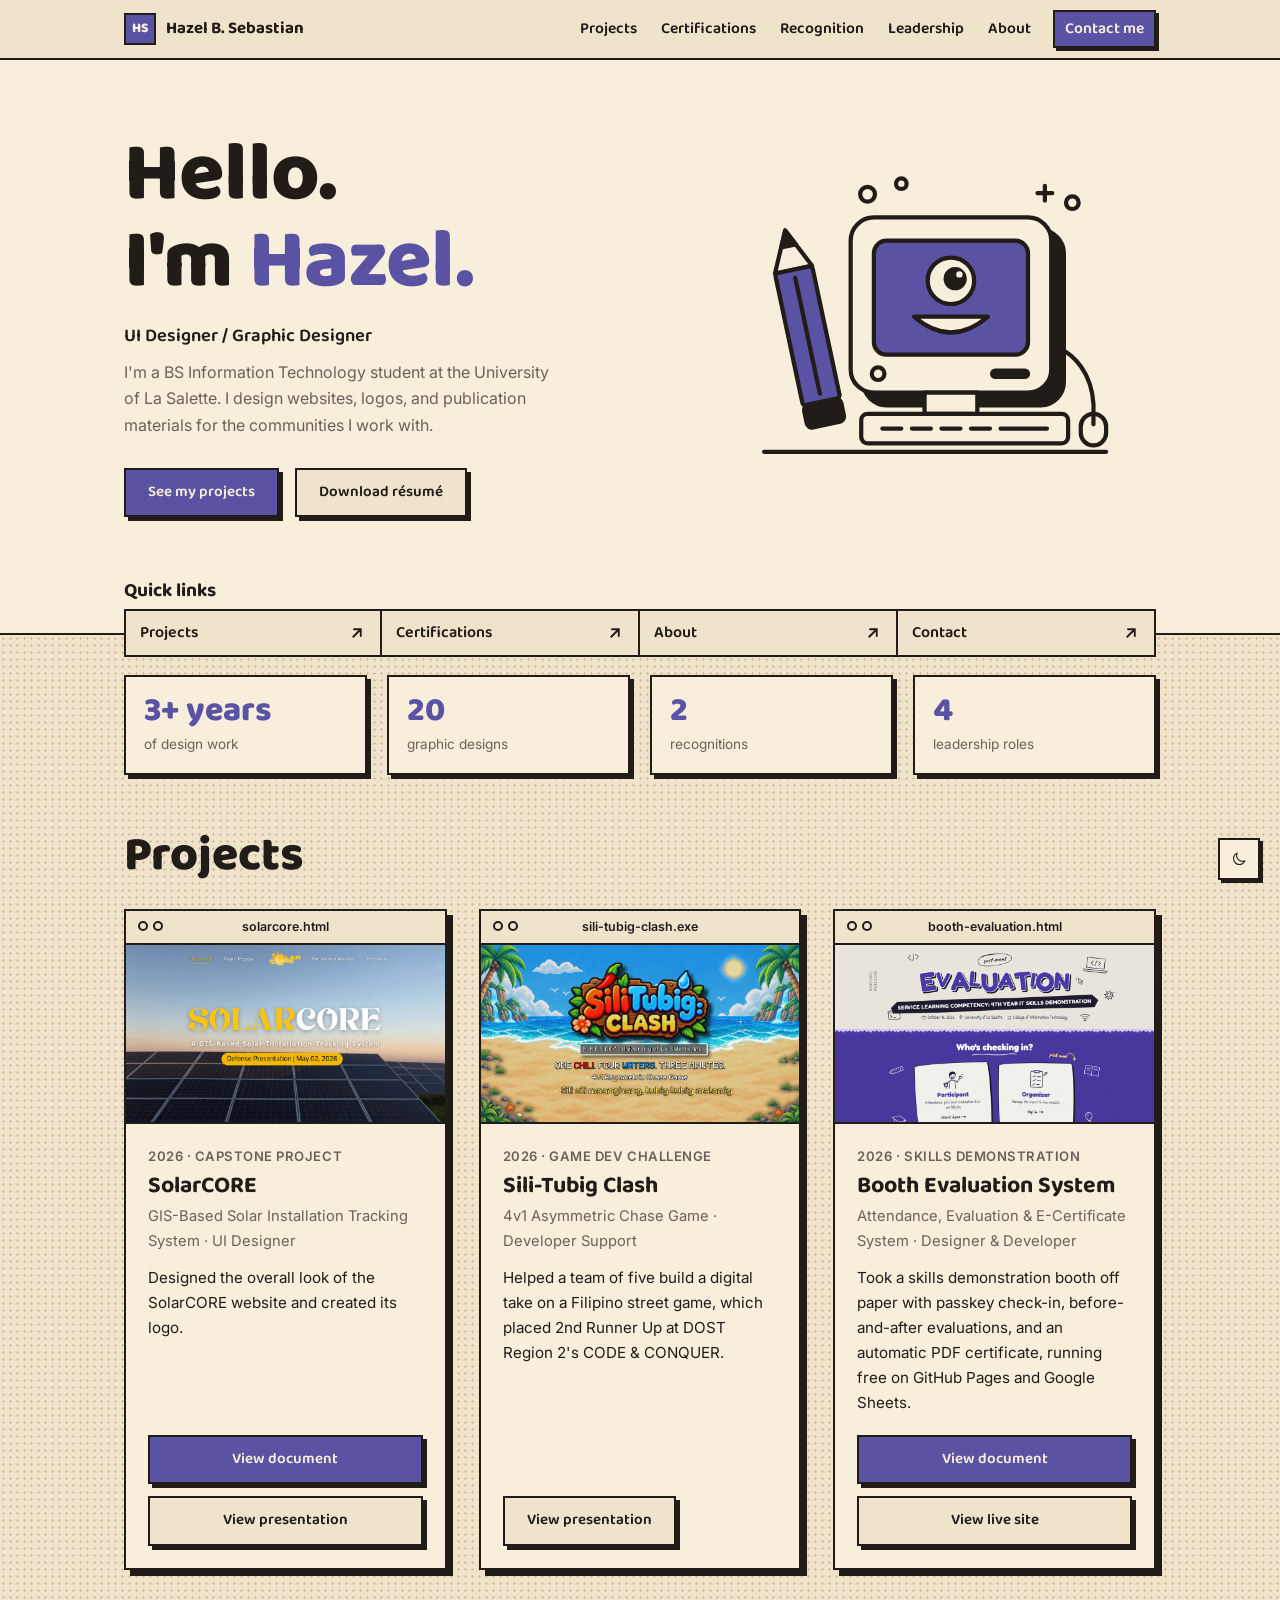
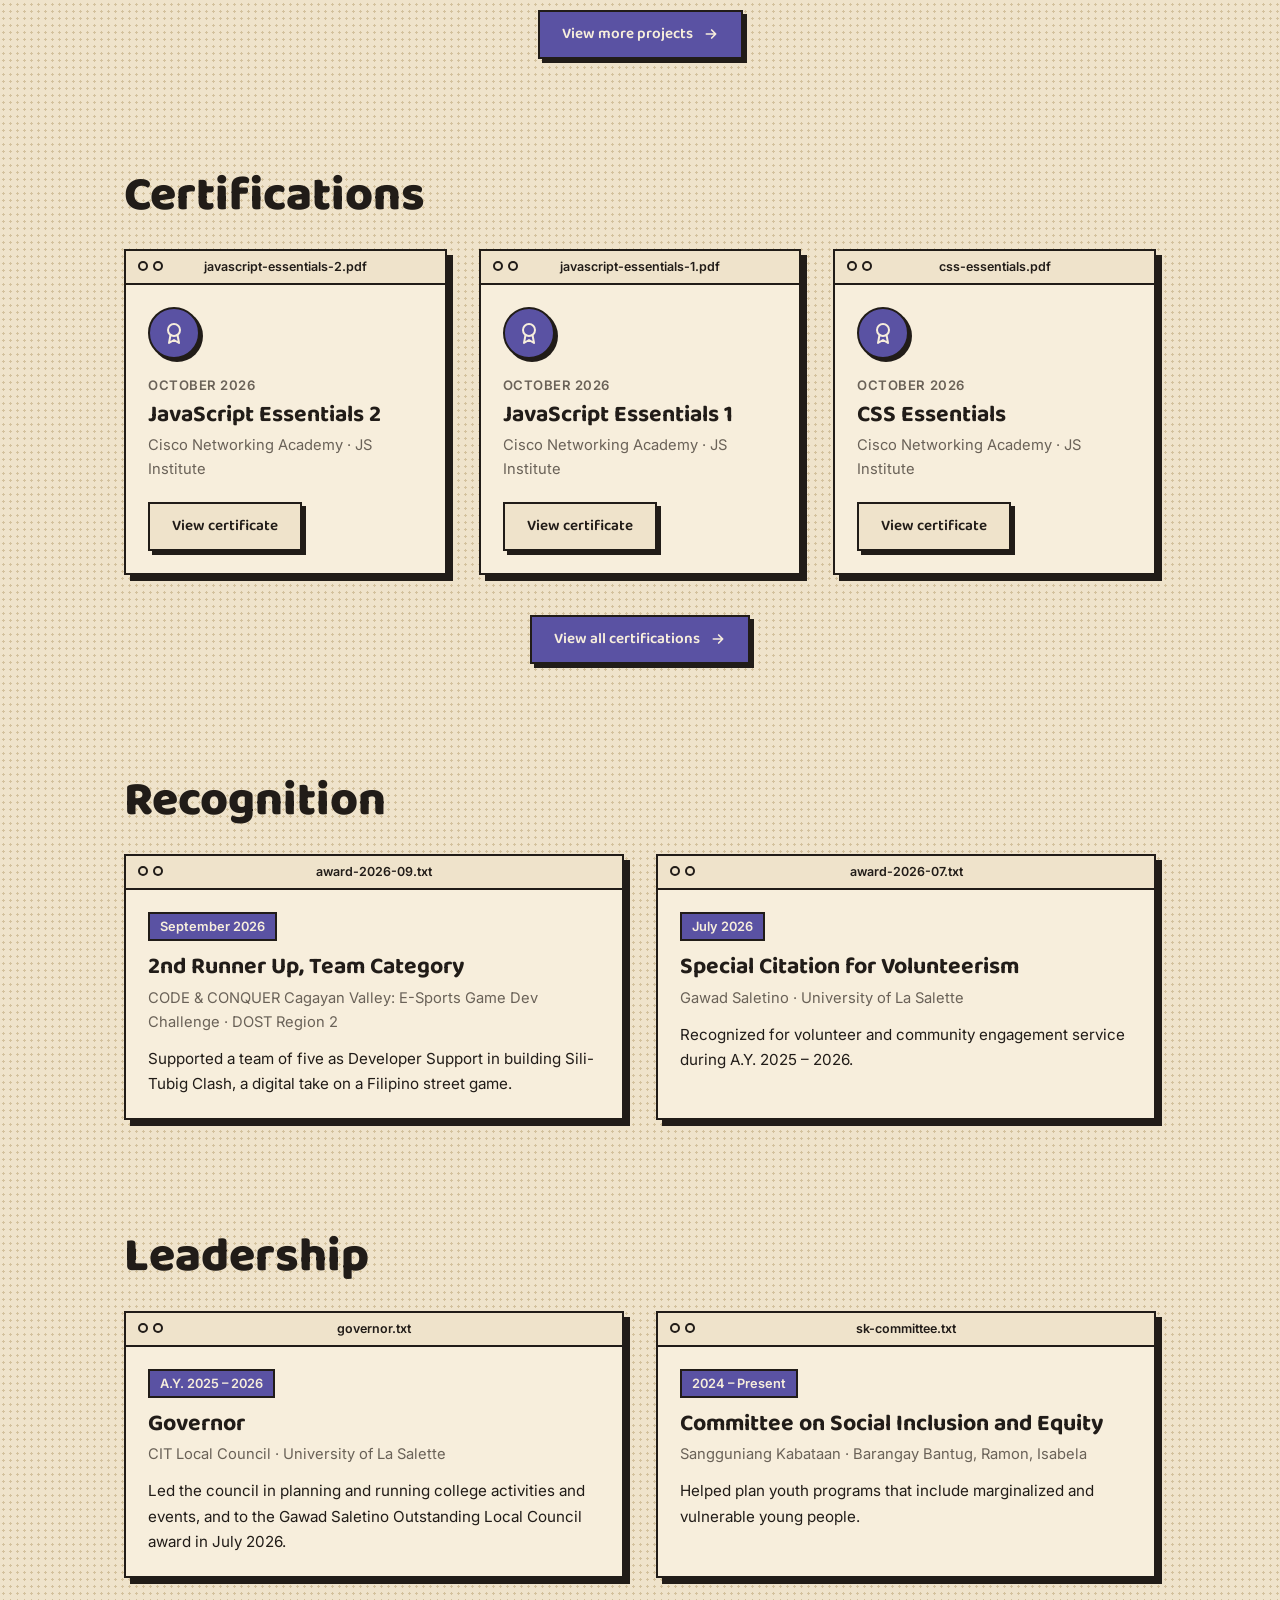
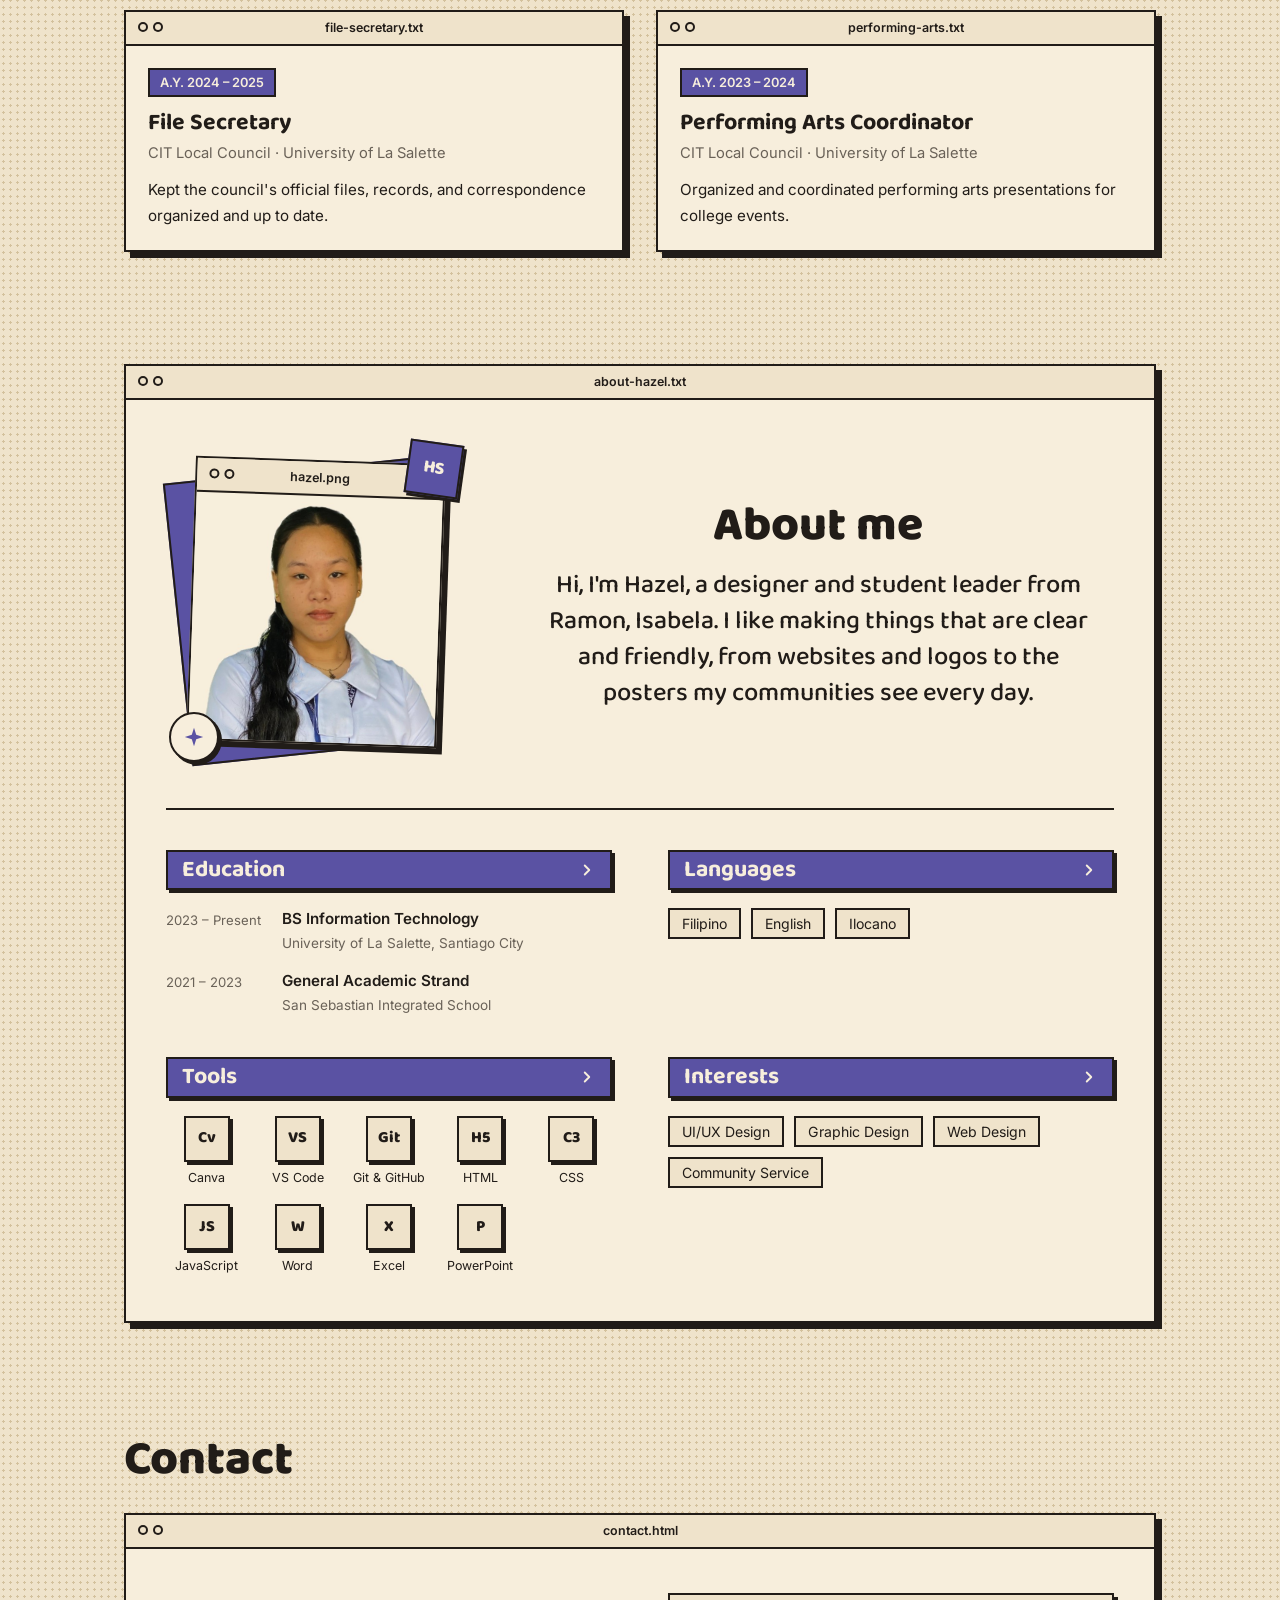
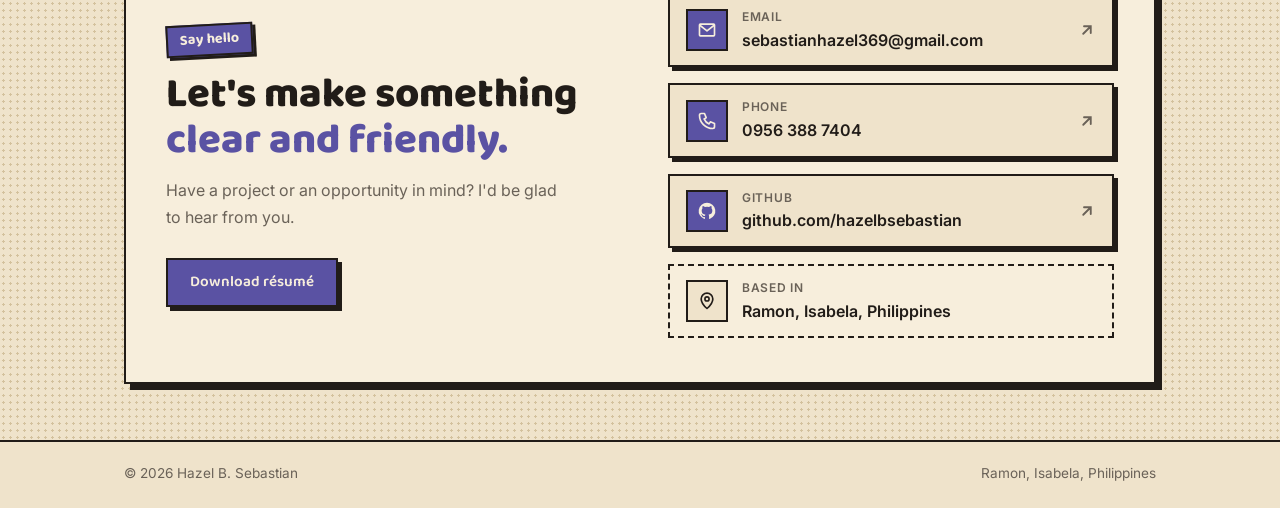
==== commit bceea75d: "Add pubmat links, redesign Contact, and tidy mobile title bars - View pubmat buttons linking the Fac" ====
--- a/index.html
+++ b/index.html
@@ -8,7 +8,7 @@
   <link rel="preconnect" href="https://fonts.googleapis.com">
   <link rel="preconnect" href="https://fonts.gstatic.com" crossorigin>
   <link rel="stylesheet" href="https://fonts.googleapis.com/css2?family=Baloo+2:wght@500;600;700;800&family=Inter:wght@400;500;600&display=swap">
-  <link rel="stylesheet" href="style.css?v=36">
+  <link rel="stylesheet" href="style.css?v=42">
   <script>
     // Apply a saved theme before the page paints, so it doesn't flash
     try {
@@ -374,13 +374,44 @@
         <h2>Contact</h2>
         <div class="window">
           <div class="window-bar">contact.html</div>
-          <div class="window-body">
-            <p class="contact-line">Have a project or an opportunity in mind? I'd be glad to hear from you.</p>
-            <a class="contact-email" href="mailto:sebastianhazel369@gmail.com">sebastianhazel369@gmail.com</a>
-            <div class="button-row">
-              <a class="button" href="mailto:sebastianhazel369@gmail.com">Email me</a>
-              <a class="button button--plain" href="Resume_Hazel_Sebastian.docx" download>Download résumé</a>
-            </div>
+          <div class="contact-sheet">
+            <div class="contact-intro">
+              <span class="contact-badge">Say hello</span>
+              <h3 class="contact-title">Let's make something <span class="accent">clear and friendly.</span></h3>
+              <p class="contact-line">Have a project or an opportunity in mind? I'd be glad to hear from you.</p>
+              <div class="button-row">
+                <a class="button" href="Resume_Hazel_Sebastian.docx" download>Download résumé</a>
+              </div>
+            </div>
+            <ul class="contact-tiles">
+              <li>
+                <a class="contact-tile" href="mailto:sebastianhazel369@gmail.com">
+                  <span class="icon-box" aria-hidden="true"><svg viewBox="0 0 24 24" width="20" height="20" fill="none" stroke="currentColor" stroke-width="2" stroke-linejoin="round"><rect x="3" y="5" width="18" height="14" rx="1"/><path d="M3 6l9 7 9-7"/></svg></span>
+                  <span class="tile-text"><small>Email</small><strong>sebastianhazel369@gmail.com</strong></span>
+                  <svg class="tile-arrow" viewBox="0 0 24 24" width="18" height="18" fill="none" stroke="currentColor" stroke-width="2.5" stroke-linecap="round" aria-hidden="true"><path d="M7 17L17 7M8 7h9v9"/></svg>
+                </a>
+              </li>
+              <li>
+                <a class="contact-tile" href="tel:+639563887404">
+                  <span class="icon-box" aria-hidden="true"><svg viewBox="0 0 24 24" width="20" height="20" fill="none" stroke="currentColor" stroke-width="2" stroke-linejoin="round"><path d="M5 3h4l2 5-2.5 1.5a11 11 0 0 0 6 6L16 13l5 2v4a2 2 0 0 1-2 2A16 16 0 0 1 3 5a2 2 0 0 1 2-2z"/></svg></span>
+                  <span class="tile-text"><small>Phone</small><strong>0956 388 7404</strong></span>
+                  <svg class="tile-arrow" viewBox="0 0 24 24" width="18" height="18" fill="none" stroke="currentColor" stroke-width="2.5" stroke-linecap="round" aria-hidden="true"><path d="M7 17L17 7M8 7h9v9"/></svg>
+                </a>
+              </li>
+              <li>
+                <a class="contact-tile" href="https://github.com/hazelbsebastian" target="_blank" rel="noopener">
+                  <span class="icon-box" aria-hidden="true"><svg viewBox="0 0 24 24" width="20" height="20" fill="currentColor"><path d="M12 2a10 10 0 0 0-3.16 19.49c.5.09.68-.22.68-.48v-1.7c-2.78.6-3.37-1.34-3.37-1.34-.45-1.16-1.11-1.47-1.11-1.47-.91-.62.07-.6.07-.6 1 .07 1.53 1.03 1.53 1.03.9 1.52 2.34 1.08 2.91.83.09-.65.35-1.09.63-1.34-2.22-.25-4.55-1.11-4.55-4.94 0-1.09.39-1.98 1.03-2.68-.1-.25-.45-1.27.1-2.64 0 0 .84-.27 2.75 1.02a9.6 9.6 0 0 1 5 0c1.91-1.29 2.75-1.02 2.75-1.02.55 1.37.2 2.39.1 2.64.64.7 1.03 1.59 1.03 2.68 0 3.84-2.34 4.69-4.57 4.93.36.31.68.92.68 1.85v2.74c0 .27.18.58.69.48A10 10 0 0 0 12 2z"/></svg></span>
+                  <span class="tile-text"><small>GitHub</small><strong>github.com/hazelbsebastian</strong></span>
+                  <svg class="tile-arrow" viewBox="0 0 24 24" width="18" height="18" fill="none" stroke="currentColor" stroke-width="2.5" stroke-linecap="round" aria-hidden="true"><path d="M7 17L17 7M8 7h9v9"/></svg>
+                </a>
+              </li>
+              <li>
+                <div class="contact-tile contact-tile--static">
+                  <span class="icon-box" aria-hidden="true"><svg viewBox="0 0 24 24" width="20" height="20" fill="none" stroke="currentColor" stroke-width="2" stroke-linejoin="round"><path d="M12 21s-7-6.2-7-11.5a7 7 0 0 1 14 0C19 14.8 12 21 12 21z"/><circle cx="12" cy="9.5" r="2.5"/></svg></span>
+                  <span class="tile-text"><small>Based in</small><strong>Ramon, Isabela, Philippines</strong></span>
+                </div>
+              </li>
+            </ul>
           </div>
         </div>
       </section>
--- a/style.css
+++ b/style.css
@@ -397,17 +397,19 @@
 
 .window-bar {
   position: relative;
-  display: flex;
-  align-items: center;
-  justify-content: center;
+  display: block;
   min-height: 34px;
   padding: 4px 48px;
+  line-height: 24px;
   background: var(--tint);
   border-bottom: var(--border);
   font-size: 0.78rem;
   font-weight: 600;
   text-align: center;
-  overflow-wrap: anywhere;
+  /* Long filenames end with an ellipsis instead of wrapping */
+  white-space: nowrap;
+  overflow: hidden;
+  text-overflow: ellipsis;
 }
 
 .window-bar::before {
@@ -763,25 +765,119 @@
 }
 
 /* ---------- Contact ---------- */
+.contact-sheet {
+  display: grid;
+  grid-template-columns: 1fr 1fr;
+  align-items: center;
+  gap: 40px 56px;
+  padding: 44px 40px;
+}
+
+.contact-badge {
+  display: inline-block;
+  margin-bottom: 16px;
+  padding: 2px 12px;
+  background: var(--accent);
+  color: var(--accent-text);
+  border: var(--border);
+  box-shadow: 3px 3px 0 var(--text);
+  font-family: var(--display);
+  font-size: 0.9rem;
+  font-weight: 700;
+  transform: rotate(-3deg);
+}
+
+.window .contact-title {
+  font-size: clamp(1.8rem, 4vw, 2.6rem);
+  font-weight: 800;
+  line-height: 1.1;
+}
+
+.contact-title .accent {
+  color: var(--accent);
+}
+
 .contact-line {
-  max-width: 48ch;
-  color: var(--muted);
-}
-
-.contact-email {
-  display: inline-block;
-  margin: 10px 0 26px;
-  font-family: var(--display);
-  font-size: clamp(1.3rem, 4.6vw, 2.2rem);
-  font-weight: 700;
-  text-decoration: underline;
-  text-decoration-color: var(--accent);
-  text-decoration-thickness: 3px;
-  text-underline-offset: 6px;
+  max-width: 40ch;
+  margin: 14px 0 28px;
+  color: var(--muted);
+}
+
+.contact-tiles {
+  display: grid;
+  gap: 16px;
+  margin: 0;
+  padding: 0;
+  list-style: none;
+}
+
+/* Each way to reach out is a pressable tile */
+.contact-tile {
+  display: flex;
+  align-items: center;
+  gap: 14px;
+  min-width: 0;
+  padding: 12px 16px;
+  background: var(--tint);
+  border: var(--border);
+  box-shadow: 4px 4px 0 var(--text);
+  text-decoration: none;
+  transition: transform 0.1s ease, box-shadow 0.1s ease, background-color 0.1s ease;
+}
+
+a.contact-tile:hover {
+  background: var(--bg);
+  box-shadow: 1px 1px 0 var(--text);
+  transform: translate(3px, 3px);
+}
+
+.contact-tile--static {
+  background: none;
+  box-shadow: none;
+  border-style: dashed;
+}
+
+.icon-box {
+  display: grid;
+  flex: none;
+  place-items: center;
+  width: 42px;
+  height: 42px;
+  background: var(--accent);
+  color: var(--accent-text);
+  border: var(--border);
+}
+
+.contact-tile--static .icon-box {
+  background: var(--tint);
+  color: var(--text);
+}
+
+.tile-text {
+  display: grid;
+  flex: 1;
+  min-width: 0;
+}
+
+.tile-text small {
+  color: var(--muted);
+  font-size: 0.75rem;
+  font-weight: 600;
+  letter-spacing: 0.06em;
+  text-transform: uppercase;
+}
+
+.tile-text strong {
+  font-weight: 600;
   overflow-wrap: anywhere;
 }
 
-.contact-email:hover {
+.tile-arrow {
+  flex: none;
+  color: var(--muted);
+}
+
+a.contact-tile:hover .tile-arrow {
   color: var(--accent);
 }
 
@@ -854,7 +950,7 @@
   display: none;
 }
 
-.gallery-card {
+.carousel-track > .window {
   scroll-snap-align: start;
 }
 
@@ -1129,6 +1225,26 @@
     padding: 28px 18px;
   }
 
+  .contact-sheet {
+    grid-template-columns: 1fr;
+    gap: 32px;
+    padding: 28px 18px;
+  }
+
+  /* Room for the full email address on one line */
+  .contact-tile {
+    gap: 12px;
+    padding: 10px 12px;
+  }
+
+  .contact-tile .tile-arrow {
+    display: none;
+  }
+
+  .tile-text strong {
+    font-size: 0.86rem;
+  }
+
   .about-cols {
     gap: 0;
   }
@@ -1161,6 +1277,12 @@
 
 /* Touch screens: pressed-in hover styles would stick after a tap */
 @media (hover: none) {
+  a.contact-tile:hover {
+    background: var(--tint);
+    box-shadow: 4px 4px 0 var(--text);
+    transform: none;
+  }
+
   .button:hover,
   .float-button:hover,
   .carousel-button:hover {
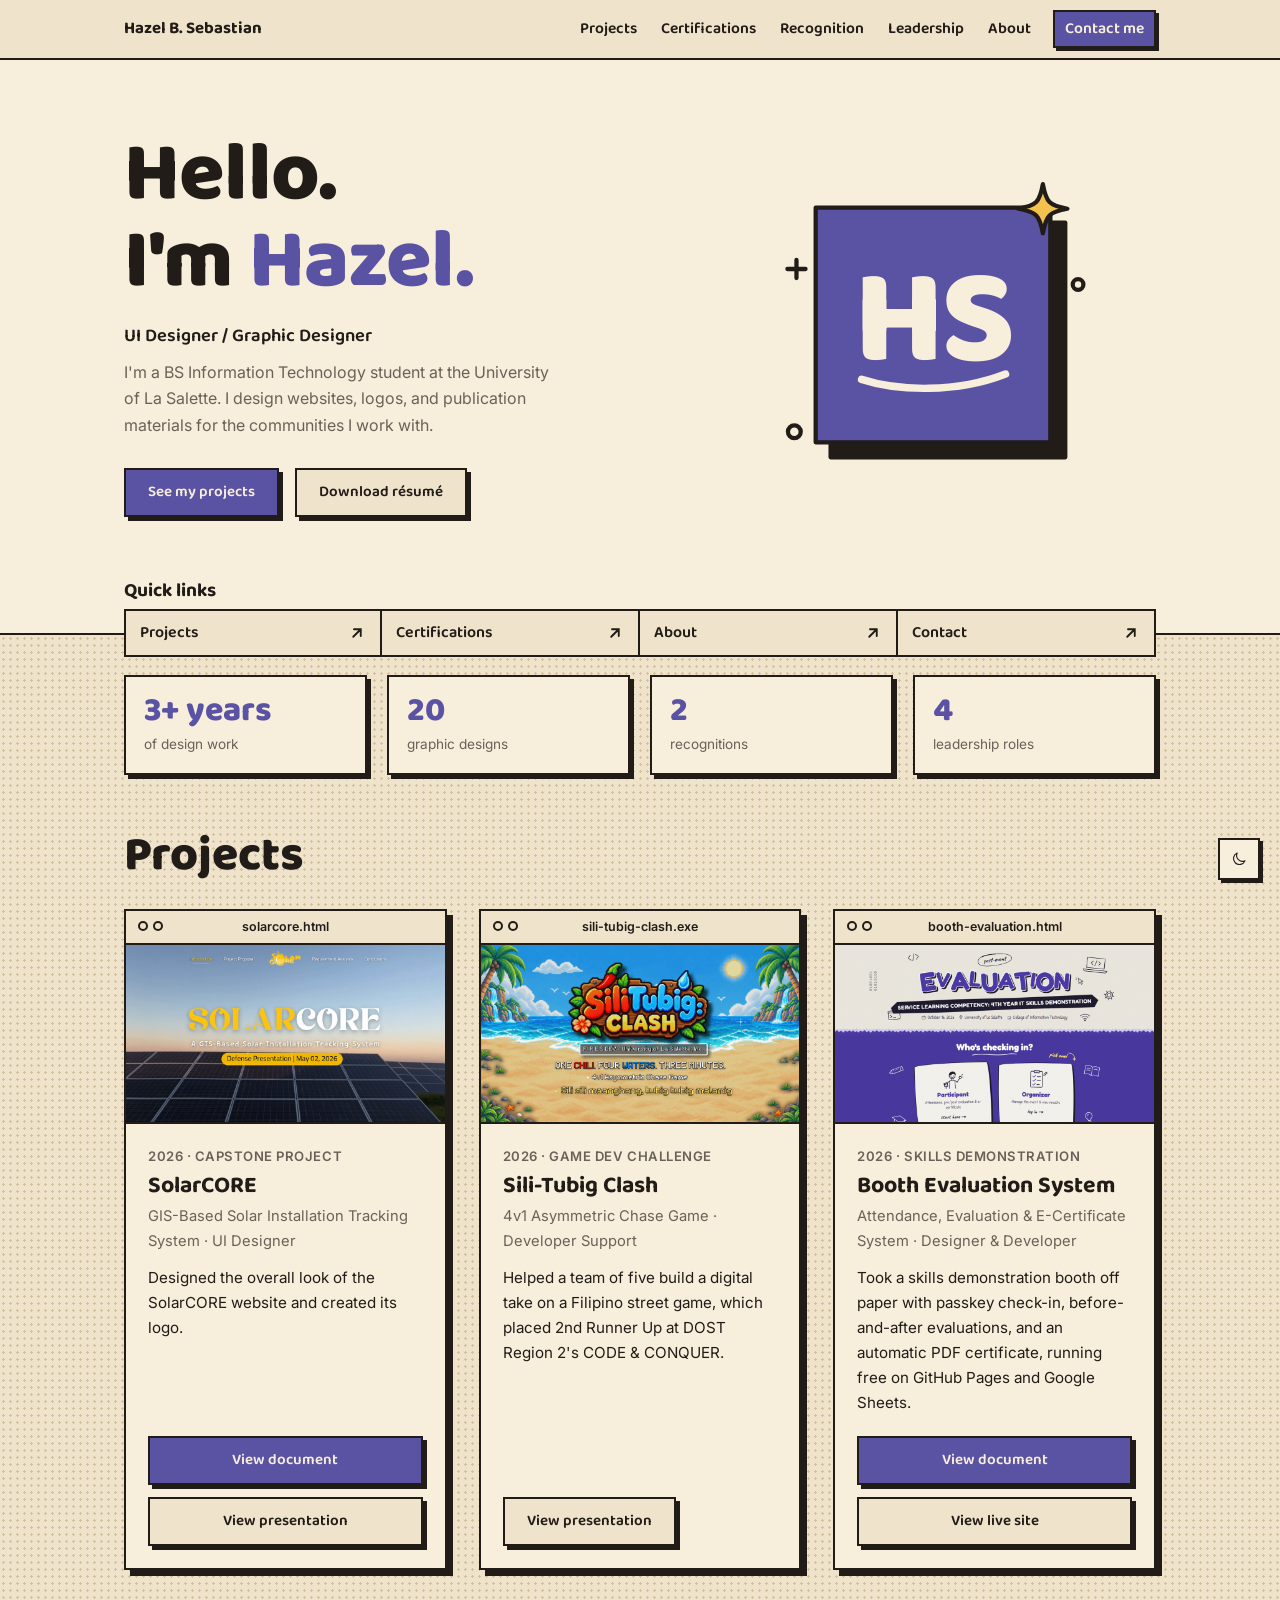
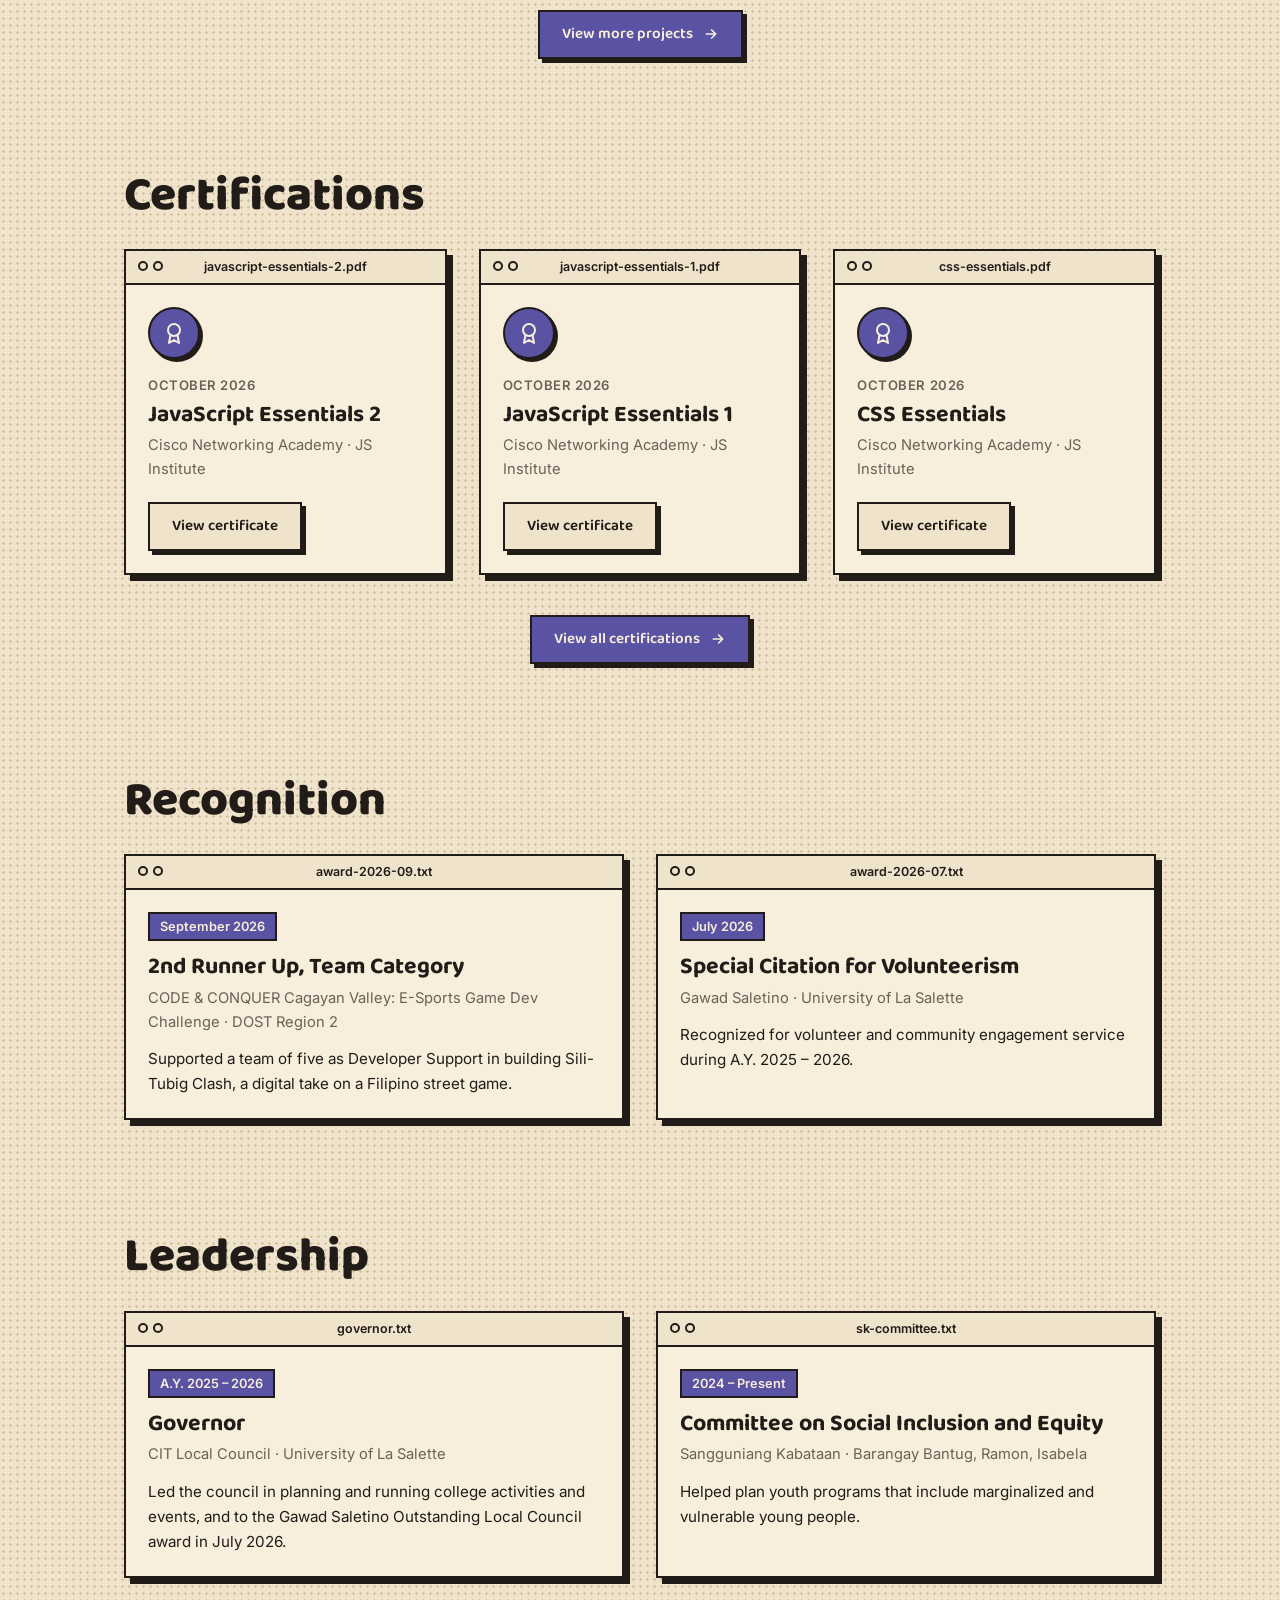
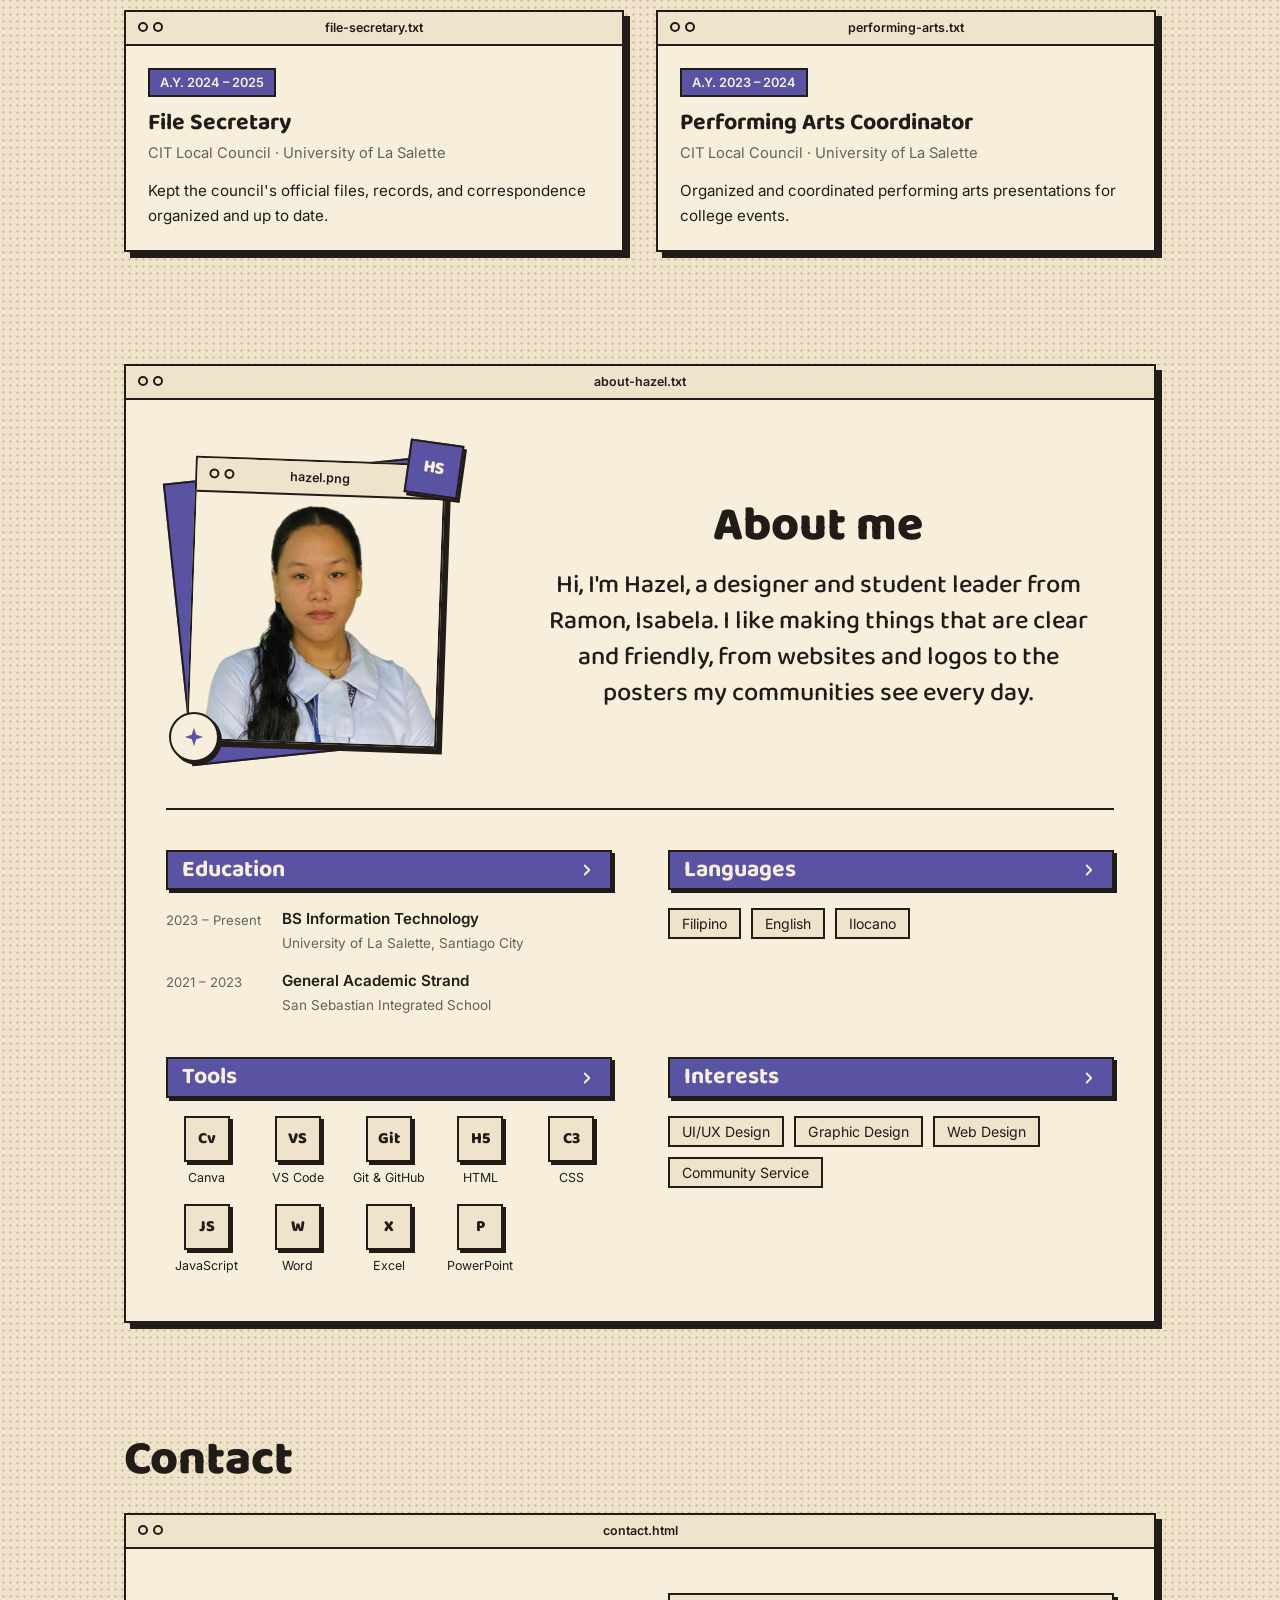
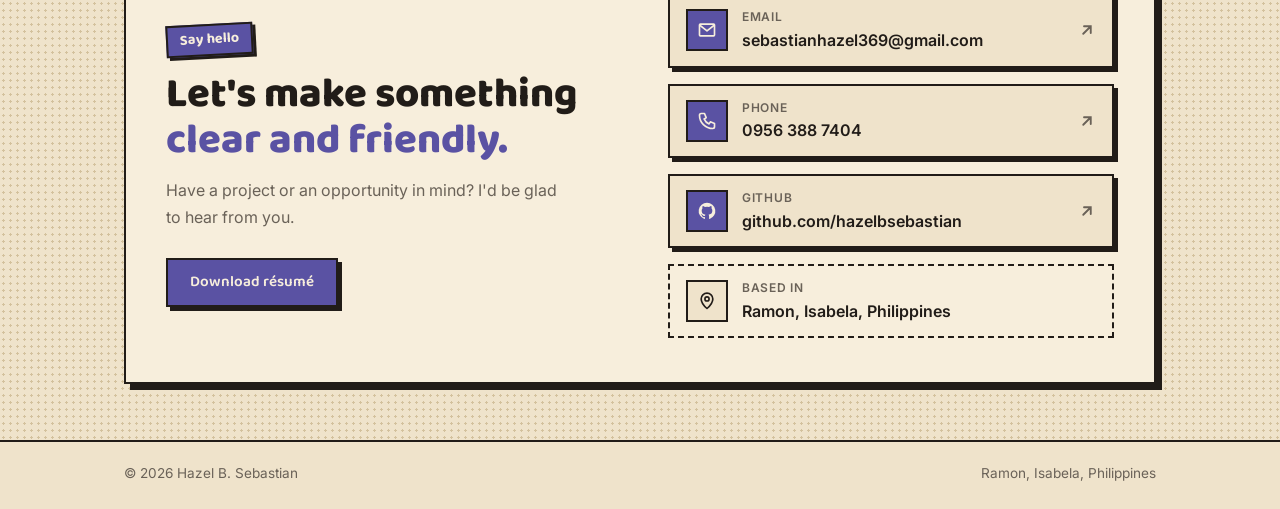
==== commit 7235af1a: "Replace hero illustration with HS logo that docks into the header on scroll Co-Authored-By: Claude O" ====
--- a/index.html
+++ b/index.html
@@ -23,7 +23,14 @@
 
   <header class="site-header">
     <div class="site-header-inner">
-      <a class="brand" href="#top"><span class="brand-mark">HS</span>Hazel B. Sebastian</a>
+      <a class="brand" href="#top">
+        <svg class="logo-art brand-logo" viewBox="36 14 244 264" aria-hidden="true">
+          <rect class="ink" x="54" y="54" width="220" height="220"/>
+          <rect class="accent" x="40" y="40" width="220" height="220"/>
+          <text class="mark" x="150" y="182" text-anchor="middle">HS</text>
+          <path class="smile" d="M83 201 C117 212 172 214 218 196"/>
+          <path class="spark" d="M253 18 C256 35 259 38 276 41 C259 44 256 47 253 64 C250 47 247 44 230 41 C247 38 250 35 253 18 Z"/>
+        </svg>Hazel B. Sebastian</a>
       <button class="menu-toggle" id="menu-toggle" type="button" aria-label="Open menu" aria-expanded="false" aria-controls="site-nav">
         <svg class="icon-open" viewBox="0 0 24 24" width="22" height="22" fill="none" stroke="currentColor" stroke-width="2" stroke-linecap="round" aria-hidden="true"><path d="M4 7h16M4 12h16M4 17h16"/></svg>
         <svg class="icon-close" viewBox="0 0 24 24" width="22" height="22" fill="none" stroke="currentColor" stroke-width="2" stroke-linecap="round" aria-hidden="true"><path d="M6 6l12 12M18 6L6 18"/></svg>
@@ -56,37 +63,17 @@
           </div>
         </div>
 
-        <svg class="hero-art" viewBox="0 0 360 290" aria-hidden="true">
-          <circle class="paper" cx="118" cy="22" r="7"/>
-          <circle class="paper" cx="150" cy="12" r="5"/>
-          <circle class="paper" cx="312" cy="30" r="6"/>
-          <path class="none" d="M286 14v14M279 21h14"/>
-          <!-- Pencil -->
-          <g transform="rotate(-12 62 160)">
-            <path class="paper" d="M44 92 L62 54 L80 92 Z"/>
-            <path class="ink" d="M55 69 L62 54 L69 69 Z"/>
-            <rect class="accent" x="44" y="92" width="36" height="128" rx="3"/>
-            <path class="none" d="M62 100v112"/>
-            <rect class="ink" x="44" y="220" width="36" height="22" rx="5"/>
-          </g>
-          <!-- Computer -->
-          <rect class="ink" x="114" y="56" width="190" height="166" rx="22"/>
-          <rect class="paper" x="102" y="44" width="190" height="166" rx="22"/>
-          <rect class="accent" x="124" y="66" width="146" height="108" rx="12"/>
-          <circle class="paper" cx="197" cy="104" r="22"/>
-          <circle class="ink" cx="201" cy="102" r="9"/>
-          <circle class="paper bare" cx="205" cy="98" r="3"/>
-          <path class="paper" d="M162 138 Q197 168 232 138 Z"/>
-          <circle class="paper" cx="128" cy="192" r="6"/>
-          <rect class="ink" x="236" y="189" width="34" height="6" rx="3"/>
-          <rect class="paper" x="172" y="210" width="50" height="20"/>
-          <rect class="paper" x="112" y="230" width="196" height="28" rx="6"/>
-          <path class="none" d="M132 244h18M160 244h18M188 244h18M216 244h18M244 244h44"/>
-          <!-- Mouse -->
-          <path class="none" d="M332 232 C334 200 320 180 304 170"/>
-          <rect class="paper" x="320" y="230" width="24" height="30" rx="12"/>
-          <path class="none" d="M332 230v10"/>
-          <path class="none" d="M20 266H344"/>
+        <svg class="hero-art logo-art" viewBox="0 0 300 300" aria-hidden="true">
+          <circle class="paper" cx="286" cy="112" r="5"/>
+          <circle class="paper" cx="20" cy="250" r="6"/>
+          <path class="none" d="M22 89v17M13.5 97.5h17"/>
+          <!-- HS badge -->
+          <rect class="ink" x="54" y="54" width="220" height="220"/>
+          <rect class="accent" x="40" y="40" width="220" height="220"/>
+          <text class="mark" x="150" y="182" text-anchor="middle">HS</text>
+          <path class="smile" d="M83 201 C117 212 172 214 218 196"/>
+          <!-- Sparkle -->
+          <path class="spark" d="M253 18 C256 35 259 38 276 41 C259 44 256 47 253 64 C250 47 247 44 230 41 C247 38 250 35 253 18 Z"/>
         </svg>
       </div>
 
@@ -502,6 +489,14 @@
         if (event.key === 'Escape') setMenu(false);
       });
 
+      // The small logo joins the name once the big hero logo has scrolled out of view
+      var heroLogo = document.querySelector('.hero-art');
+      if (heroLogo && 'IntersectionObserver' in window) {
+        new IntersectionObserver(function (entries) {
+          header.classList.toggle('show-logo', !entries[0].isIntersecting);
+        }, { rootMargin: '-64px 0px 0px 0px' }).observe(heroLogo);
+      }
+
       // Highlight the nav link of the section currently in view
       var navLinks = document.querySelectorAll('.site-header nav a[href^="#"]');
       var sections = document.querySelectorAll('main section[id]');
--- a/style.css
+++ b/style.css
@@ -144,6 +144,38 @@
   line-height: 1;
 }
 
+/* Landing page: the small logo slides in beside the name after the hero logo scrolls away */
+.brand-logo {
+  width: 0;
+  height: 38px;
+  margin-right: -10px;
+  opacity: 0;
+  transform: scale(0.4) rotate(-12deg);
+  transition: width 0.3s ease, margin-right 0.3s ease, opacity 0.2s ease,
+    transform 0.4s cubic-bezier(0.34, 1.56, 0.64, 1);
+}
+
+.brand-logo.logo-art * {
+  stroke-width: 12;
+}
+
+.brand-logo.logo-art .smile {
+  stroke-width: 16;
+}
+
+.show-logo .brand-logo {
+  width: 38px;
+  margin-right: 0;
+  opacity: 1;
+  transform: none;
+}
+
+@media (prefers-reduced-motion: reduce) {
+  .brand-logo {
+    transition: none;
+  }
+}
+
 .site-header nav {
   display: flex;
   flex-wrap: wrap;
@@ -295,25 +327,41 @@
   color: var(--muted);
 }
 
-/* Retro computer illustration */
+/* HS logo badge */
 .hero-art {
   width: 100%;
-  max-width: 380px;
+  max-width: 320px;
   justify-self: center;
 }
 
-.hero-art * {
+.logo-art * {
   stroke: var(--text);
   stroke-width: 4;
   stroke-linejoin: round;
   stroke-linecap: round;
 }
 
-.hero-art .ink { fill: var(--text); }
-.hero-art .paper { fill: var(--bg); }
-.hero-art .accent { fill: var(--accent); }
-.hero-art .none { fill: none; }
-.hero-art .bare { stroke: none; }
+.logo-art .ink { fill: var(--text); }
+.logo-art .paper { fill: var(--bg); }
+.logo-art .accent { fill: var(--accent); }
+.logo-art .none { fill: none; }
+.logo-art .bare { stroke: none; }
+.logo-art .spark { fill: #f2c14e; }
+
+.logo-art .mark {
+  fill: var(--accent-text);
+  stroke: none;
+  font-family: var(--display);
+  font-size: 126px;
+  font-weight: 800;
+  letter-spacing: -3px;
+}
+
+.logo-art .smile {
+  fill: none;
+  stroke: var(--accent-text);
+  stroke-width: 7;
+}
 
 /* Quick links sit across the line between the hero and the desk below */
 .quick {
